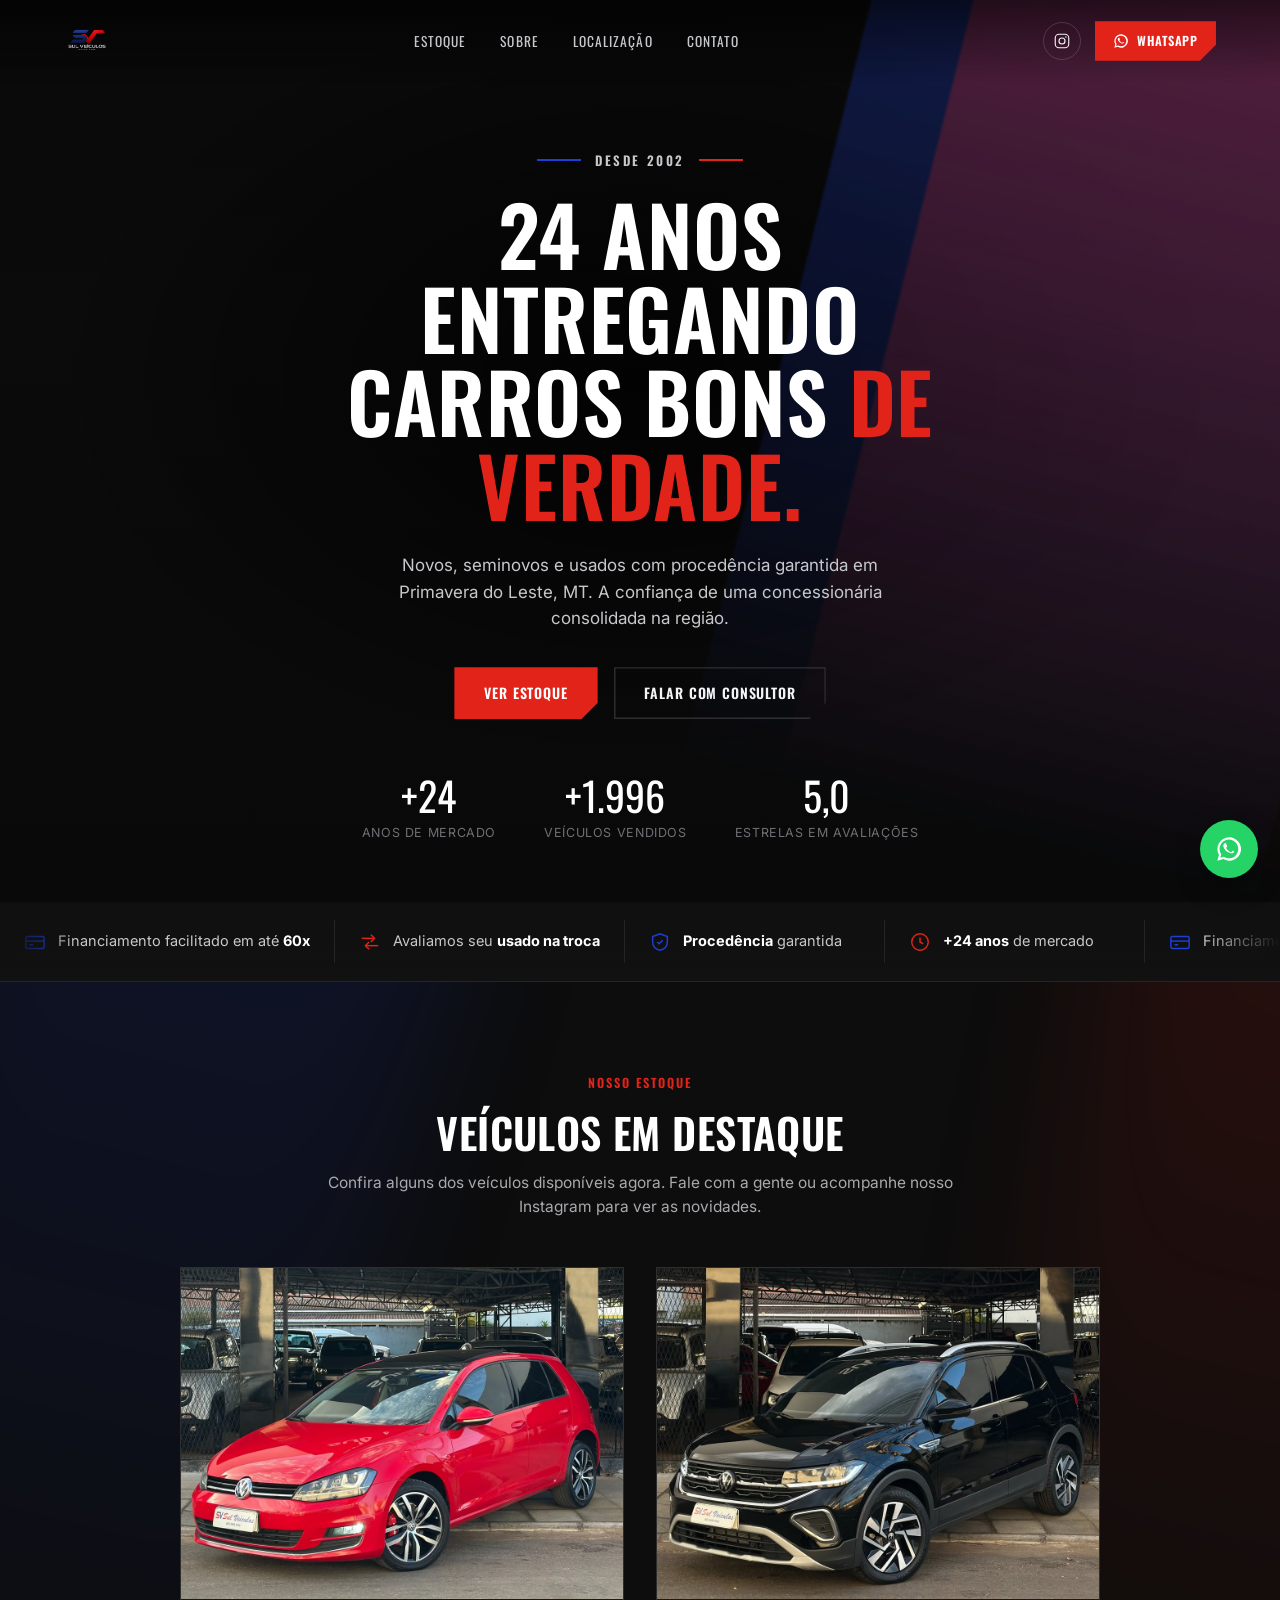
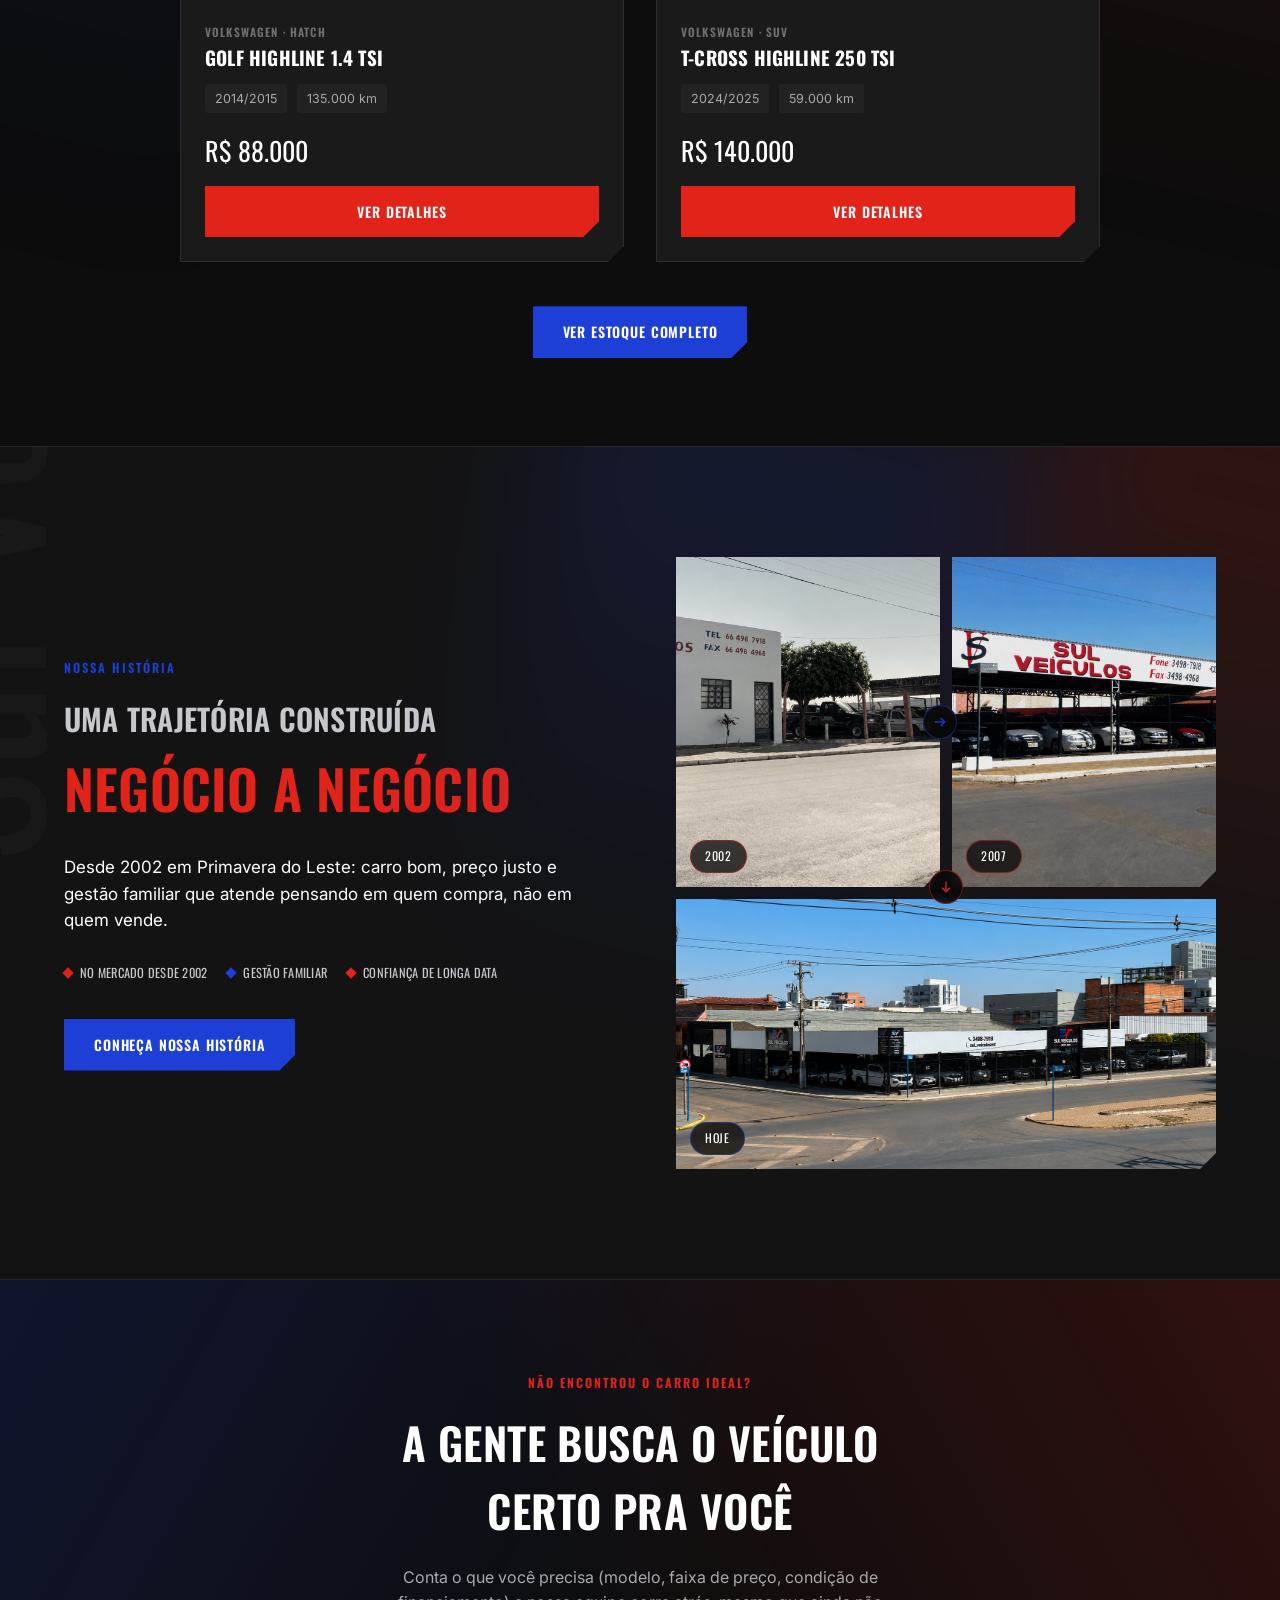
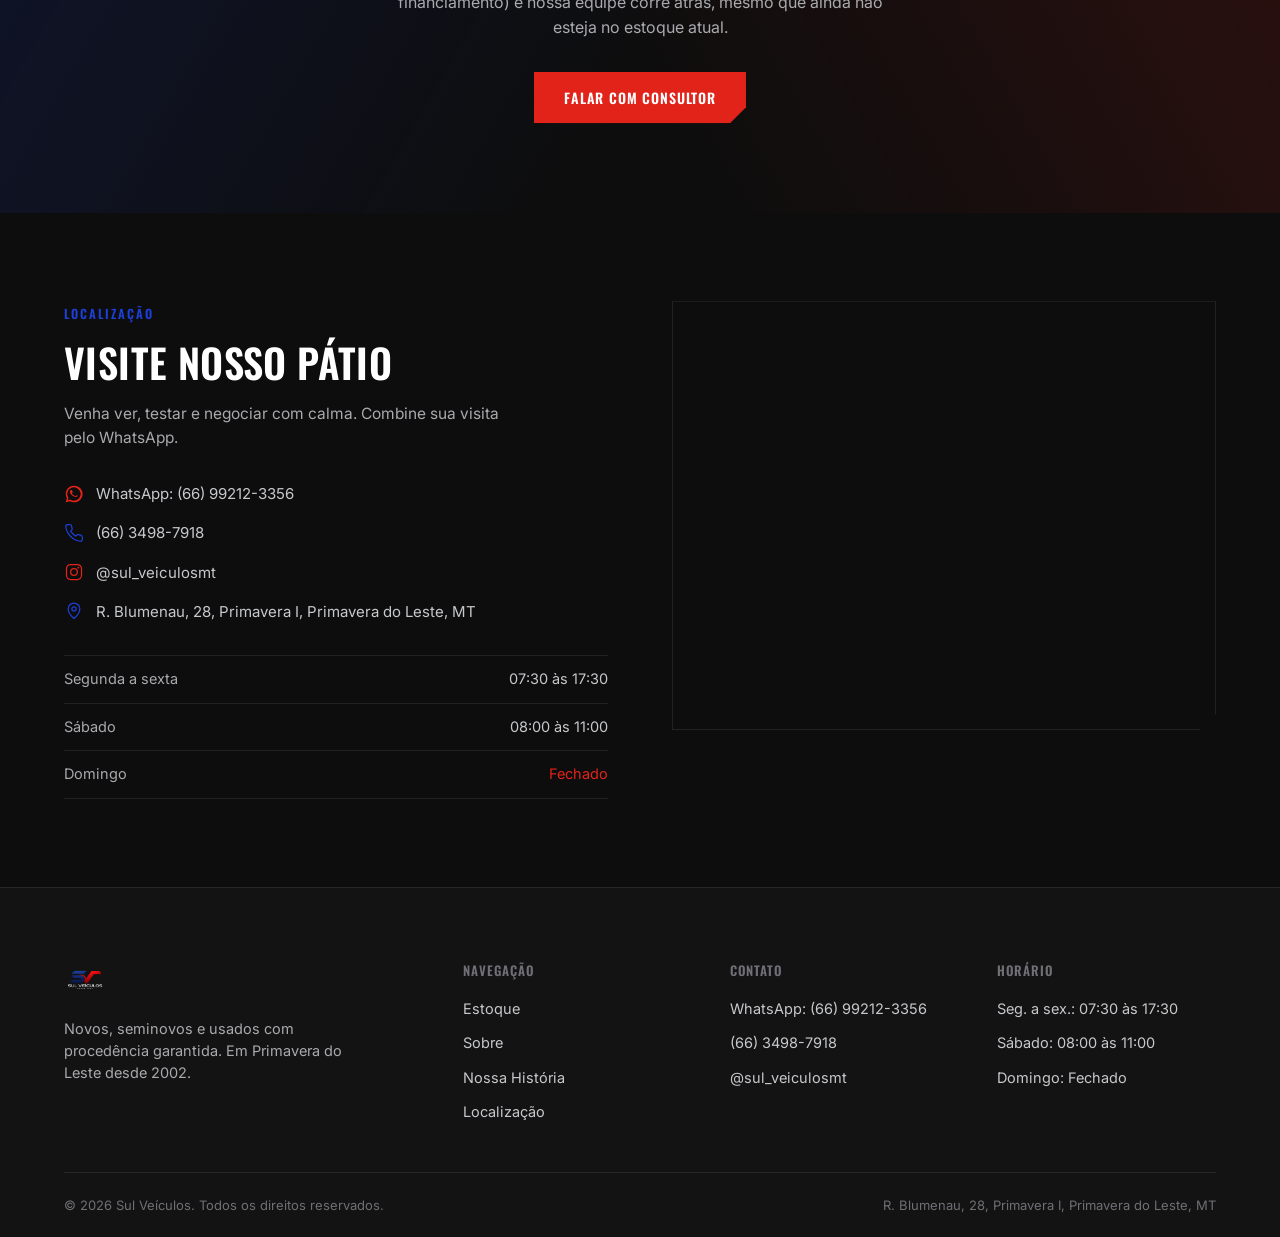
==== index.html @ 5ab26685 "Site institucional Sul Veiculos Co-Authored-By: Claude Sonnet 5 <noreply@anthropic.com>" ====
<!doctype html>
<html lang="pt-BR">
<head>
  <meta charset="UTF-8" />
  <meta name="viewport" content="width=device-width, initial-scale=1" />
  <title>Sul Veículos: Novos, Seminovos e Usados desde 2002 | Primavera do Leste, MT</title>
  <meta name="description" content="Sul Veículos: 24 anos vendendo carros novos, seminovos e usados em Primavera do Leste - MT. Financiamento facilitado em até 60x, avaliação do seu usado na troca e procedência garantida." />
  <meta name="theme-color" content="#0d0d0d" />
  <link rel="icon" href="imagens/logo.png" />

  <link rel="preconnect" href="https://fonts.googleapis.com" />
  <link rel="preconnect" href="https://fonts.gstatic.com" crossorigin />
  <link href="https://fonts.googleapis.com/css2?family=Oswald:wght@500;600;700&family=Inter:wght@400;500;600;700&display=swap" rel="stylesheet" />

  <link rel="stylesheet" href="css/style.css" />
</head>
<body data-page="home">

  <!-- Header -->
  <header class="site-header" id="site-header">
    <div class="container header-inner">
      <a class="brand" href="#topo" aria-label="Sul Veículos, início">
        <img src="imagens/logo.png" alt="Sul Veículos, desde 2002" />
      </a>

      <nav class="main-nav" aria-label="Navegação principal">
        <ul>
          <li><a href="estoque/">Estoque</a></li>
          <li><a href="#sobre">Sobre</a></li>
          <li><a href="#localizacao">Localização</a></li>
          <li><a href="#contato">Contato</a></li>
        </ul>
      </nav>

      <div class="header-actions">
        <a class="icon-btn instagram-icon" href="https://www.instagram.com/sul_veiculosmt/" target="_blank" rel="noopener" aria-label="Instagram da Sul Veículos">
          <svg viewBox="0 0 24 24" fill="none" stroke="currentColor" stroke-width="1.5"><rect x="3" y="3" width="18" height="18" rx="5" /><circle cx="12" cy="12" r="4" /><circle cx="17.2" cy="6.8" r="1" fill="currentColor" stroke="none" /></svg>
        </a>
        <a class="btn btn-primary btn-sm whatsapp-header-btn" href="https://wa.me/5566992123356?text=Ol%C3%A1!%20Vim%20pelo%20site%20da%20Sul%20Ve%C3%ADculos%20e%20gostaria%20de%20mais%20informa%C3%A7%C3%B5es." target="_blank" rel="noopener">
          <svg viewBox="0 0 24 24" fill="currentColor" aria-hidden="true"><path d="M17.5 14.4c-.3-.1-1.7-.8-1.9-.9-.3-.1-.4-.1-.6.1-.2.3-.7.9-.8 1-.1.2-.3.2-.6.1-.3-.1-1.2-.4-2.3-1.4-.9-.8-1.4-1.7-1.6-2-.1-.3 0-.4.1-.6l.4-.5c.1-.1.2-.3.2-.4.1-.1.1-.3 0-.4-.1-.1-.6-1.4-.8-1.9-.2-.5-.4-.4-.6-.4h-.5c-.2 0-.4.1-.6.3-.2.3-.8.8-.8 1.9s.8 2.2.9 2.4c.1.2 1.6 2.5 3.9 3.4.5.2 1 .4 1.3.5.5.2 1 .1 1.4.1.4-.1 1.3-.5 1.5-1 .2-.5.2-.9.1-1l-.2-.1Z" /><path d="M12 2a10 10 0 0 0-8.6 15L2 22l5.2-1.4A10 10 0 1 0 12 2Zm0 18a8 8 0 0 1-4.1-1.1l-.3-.2-3 .8.8-2.9-.2-.3A8 8 0 1 1 12 20Z" /></svg>
          <span>WhatsApp</span>
        </a>
        <button class="nav-toggle" id="nav-toggle" aria-label="Abrir menu" aria-expanded="false" aria-controls="mobile-nav">
          <span></span><span></span><span></span>
        </button>
      </div>
    </div>
  </header>

  <nav class="mobile-nav" id="mobile-nav" aria-label="Navegação mobile">
    <ul>
      <li><a href="estoque/">Estoque</a></li>
      <li><a href="#sobre">Sobre</a></li>
      <li><a href="#localizacao">Localização</a></li>
      <li><a href="#contato">Contato</a></li>
      <li><a href="https://www.instagram.com/sul_veiculosmt/" target="_blank" rel="noopener">Instagram</a></li>
    </ul>
  </nav>
  <div class="mobile-nav-backdrop" id="mobile-nav-backdrop"></div>

  <main id="topo">

    <!-- Hero -->
    <section class="hero">
      <div class="hero-media" aria-hidden="true">
        <div class="hero-slide hero-slide-1" style="background-image:url('imagens/loja-atual.png')"></div>
        <div class="hero-slide hero-slide-2" style="background-image:url('imagens/fachada-1.jpeg')"></div>
        <div class="hero-slide hero-slide-3" style="background-image:url('imagens/loja-atual2.png')"></div>
        <div class="hero-slide hero-slide-4" style="background-image:url('imagens/fachada-2.jpeg')"></div>
        <div class="hero-slide hero-slide-5" style="background-image:url('imagens/fachada-3.jpeg')"></div>
        <div class="hero-scrim"></div>
        <div class="hero-accent hero-accent-blue"></div>
        <div class="hero-accent hero-accent-red"></div>
      </div>

      <div class="container hero-content">
        <div class="since-mark reveal-hero" style="--d:0">
          <span class="since-line since-line-left"></span>
          <span class="since-text">Desde 2002</span>
          <span class="since-line since-line-right"></span>
        </div>

        <h1 class="hero-title">
          <span class="line reveal-hero" style="--d:1">24 anos entregando</span>
          <span class="line reveal-hero" style="--d:2">carros bons <em>de verdade.</em></span>
        </h1>

        <p class="hero-sub reveal-hero" style="--d:3">
          Novos, seminovos e usados com procedência garantida em Primavera do Leste, MT.
          A confiança de uma concessionária consolidada na região.
        </p>

        <div class="hero-actions reveal-hero" style="--d:4">
          <a class="btn btn-primary" href="estoque/">Ver estoque</a>
          <a class="btn btn-outline" href="https://wa.me/5566992123356?text=Ol%C3%A1!%20Vim%20pelo%20site%20da%20Sul%20Ve%C3%ADculos%20e%20gostaria%20de%20mais%20informa%C3%A7%C3%B5es." target="_blank" rel="noopener">
            Falar com Consultor
          </a>
        </div>

        <div class="hero-stats reveal-hero" style="--d:5">
          <div class="stat">
            <span class="stat-value" data-count-to="24" data-prefix="+">0</span>
            <span class="stat-label">Anos de mercado</span>
          </div>
          <div class="stat">
            <span class="stat-value" data-count-to="2000" data-prefix="+">0</span>
            <span class="stat-label">Veículos vendidos</span>
          </div>
          <div class="stat">
            <span class="stat-value">5,0</span>
            <span class="stat-label">Estrelas em avaliações</span>
          </div>
        </div>
      </div>
    </section>

    <!-- Diferenciais -->
    <section class="strip" id="diferenciais">
      <div class="strip-marquee reveal">
        <div class="strip-track">
          <!-- set 1 (real content) -->
          <div class="strip-item">
            <svg viewBox="0 0 24 24" fill="none" stroke="currentColor" stroke-width="1.6"><rect x="2" y="6" width="20" height="13" rx="2" /><path d="M2 11h20" /><path d="M6 15h4" /></svg>
            <span>Financiamento facilitado em até <strong>60x</strong></span>
          </div>
          <div class="strip-item">
            <svg viewBox="0 0 24 24" fill="none" stroke="currentColor" stroke-width="1.6"><path d="M3 8h13" /><path d="m13 4 4 4-4 4" /><path d="M21 16H8" /><path d="m11 20-4-4 4-4" /></svg>
            <span>Avaliamos seu <strong>usado na troca</strong></span>
          </div>
          <div class="strip-item">
            <svg viewBox="0 0 24 24" fill="none" stroke="currentColor" stroke-width="1.6"><path d="M12 3 4 6v6c0 5 3.5 8 8 9 4.5-1 8-4 8-9V6l-8-3Z" /><path d="m9 12 2 2 4-4" /></svg>
            <span><strong>Procedência</strong> garantida</span>
          </div>
          <div class="strip-item">
            <svg viewBox="0 0 24 24" fill="none" stroke="currentColor" stroke-width="1.6"><circle cx="12" cy="12" r="9" /><path d="M12 7v5l3.5 2" /></svg>
            <span><strong>+24 anos</strong> de mercado</span>
          </div>
          <!-- sets 2-4 (duplicated for a seamless loop, hidden from assistive tech) -->
          <div class="strip-item" aria-hidden="true">
            <svg viewBox="0 0 24 24" fill="none" stroke="currentColor" stroke-width="1.6"><rect x="2" y="6" width="20" height="13" rx="2" /><path d="M2 11h20" /><path d="M6 15h4" /></svg>
            <span>Financiamento facilitado em até <strong>60x</strong></span>
          </div>
          <div class="strip-item" aria-hidden="true">
            <svg viewBox="0 0 24 24" fill="none" stroke="currentColor" stroke-width="1.6"><path d="M3 8h13" /><path d="m13 4 4 4-4 4" /><path d="M21 16H8" /><path d="m11 20-4-4 4-4" /></svg>
            <span>Avaliamos seu <strong>usado na troca</strong></span>
          </div>
          <div class="strip-item" aria-hidden="true">
            <svg viewBox="0 0 24 24" fill="none" stroke="currentColor" stroke-width="1.6"><path d="M12 3 4 6v6c0 5 3.5 8 8 9 4.5-1 8-4 8-9V6l-8-3Z" /><path d="m9 12 2 2 4-4" /></svg>
            <span><strong>Procedência</strong> garantida</span>
          </div>
          <div class="strip-item" aria-hidden="true">
            <svg viewBox="0 0 24 24" fill="none" stroke="currentColor" stroke-width="1.6"><circle cx="12" cy="12" r="9" /><path d="M12 7v5l3.5 2" /></svg>
            <span><strong>+24 anos</strong> de mercado</span>
          </div>
          <div class="strip-item" aria-hidden="true">
            <svg viewBox="0 0 24 24" fill="none" stroke="currentColor" stroke-width="1.6"><rect x="2" y="6" width="20" height="13" rx="2" /><path d="M2 11h20" /><path d="M6 15h4" /></svg>
            <span>Financiamento facilitado em até <strong>60x</strong></span>
          </div>
          <div class="strip-item" aria-hidden="true">
            <svg viewBox="0 0 24 24" fill="none" stroke="currentColor" stroke-width="1.6"><path d="M3 8h13" /><path d="m13 4 4 4-4 4" /><path d="M21 16H8" /><path d="m11 20-4-4 4-4" /></svg>
            <span>Avaliamos seu <strong>usado na troca</strong></span>
          </div>
          <div class="strip-item" aria-hidden="true">
            <svg viewBox="0 0 24 24" fill="none" stroke="currentColor" stroke-width="1.6"><path d="M12 3 4 6v6c0 5 3.5 8 8 9 4.5-1 8-4 8-9V6l-8-3Z" /><path d="m9 12 2 2 4-4" /></svg>
            <span><strong>Procedência</strong> garantida</span>
          </div>
          <div class="strip-item" aria-hidden="true">
            <svg viewBox="0 0 24 24" fill="none" stroke="currentColor" stroke-width="1.6"><circle cx="12" cy="12" r="9" /><path d="M12 7v5l3.5 2" /></svg>
            <span><strong>+24 anos</strong> de mercado</span>
          </div>
          <div class="strip-item" aria-hidden="true">
            <svg viewBox="0 0 24 24" fill="none" stroke="currentColor" stroke-width="1.6"><rect x="2" y="6" width="20" height="13" rx="2" /><path d="M2 11h20" /><path d="M6 15h4" /></svg>
            <span>Financiamento facilitado em até <strong>60x</strong></span>
          </div>
          <div class="strip-item" aria-hidden="true">
            <svg viewBox="0 0 24 24" fill="none" stroke="currentColor" stroke-width="1.6"><path d="M3 8h13" /><path d="m13 4 4 4-4 4" /><path d="M21 16H8" /><path d="m11 20-4-4 4-4" /></svg>
            <span>Avaliamos seu <strong>usado na troca</strong></span>
          </div>
          <div class="strip-item" aria-hidden="true">
            <svg viewBox="0 0 24 24" fill="none" stroke="currentColor" stroke-width="1.6"><path d="M12 3 4 6v6c0 5 3.5 8 8 9 4.5-1 8-4 8-9V6l-8-3Z" /><path d="m9 12 2 2 4-4" /></svg>
            <span><strong>Procedência</strong> garantida</span>
          </div>
          <div class="strip-item" aria-hidden="true">
            <svg viewBox="0 0 24 24" fill="none" stroke="currentColor" stroke-width="1.6"><circle cx="12" cy="12" r="9" /><path d="M12 7v5l3.5 2" /></svg>
            <span><strong>+24 anos</strong> de mercado</span>
          </div>
        </div>
      </div>
    </section>

    <!-- Estoque -->
    <section class="section" id="estoque">
      <div class="section-decor" aria-hidden="true">
        <span class="section-decor-glow section-decor-glow-blue"></span>
        <span class="section-decor-glow section-decor-glow-red"></span>
      </div>
      <div class="container">
        <div class="section-head section-head-center reveal">
          <span class="eyebrow">Nosso estoque</span>
          <h2>Veículos em destaque</h2>
          <p>
            Confira alguns dos veículos disponíveis agora. Fale com a gente ou acompanhe
            nosso Instagram para ver as novidades.
          </p>
        </div>

        <div class="vehicle-carousel">
          <div class="vehicle-grid" id="vehicle-grid"><!-- gerado via js/main.js --></div>
          <div class="vehicle-carousel-nav" id="vehicleCarouselNav">
            <button type="button" class="carousel-arrow" id="vehicleCarouselPrev" aria-label="Veículo anterior">
              <svg viewBox="0 0 24 24" fill="none" stroke="currentColor" stroke-width="2" stroke-linecap="round" stroke-linejoin="round"><path d="m15 18-6-6 6-6" /></svg>
            </button>
            <div class="carousel-dots" id="vehicleCarouselDots"><!-- gerado via js/main.js --></div>
            <button type="button" class="carousel-arrow" id="vehicleCarouselNext" aria-label="Próximo veículo">
              <svg viewBox="0 0 24 24" fill="none" stroke="currentColor" stroke-width="2" stroke-linecap="round" stroke-linejoin="round"><path d="m9 18 6-6-6-6" /></svg>
            </button>
          </div>
        </div>

        <div class="section-more reveal">
          <a class="btn btn-blue" href="estoque/">Ver estoque completo</a>
        </div>
      </div>
    </section>

    <!-- Sobre / Desde 2002 -->
    <section class="showcase" id="sobre">
      <span class="showcase-vertical" aria-hidden="true">Sul Veículos</span>
      <div class="container showcase-inner">
        <div class="showcase-text reveal">
          <span class="eyebrow eyebrow-blue">Nossa história</span>
          <h2 class="showcase-heading">
            <span class="showcase-heading-top">Uma trajetória construída</span>
            <span class="showcase-heading-main">negócio a negócio</span>
          </h2>
          <p class="showcase-lead">
            Desde 2002 em Primavera do Leste: carro bom, preço justo e gestão familiar que
            atende pensando em quem compra, não em quem vende.
          </p>

          <ul class="showcase-features">
            <li>No mercado desde 2002</li>
            <li>Gestão familiar</li>
            <li>Confiança de longa data</li>
          </ul>

          <a class="btn btn-blue showcase-cta" href="sobre/">Conheça nossa história</a>
        </div>

        <div class="showcase-media reveal">
          <div class="gallery-glow" aria-hidden="true">
            <span class="gallery-glow-blue"></span>
            <span class="gallery-glow-red"></span>
          </div>
          <div class="showcase-gallery-pin" id="showcaseGalleryPin">
          <div class="showcase-gallery">
            <div class="gallery-photo g-then" role="button" tabindex="0" aria-label="Ampliar foto da Sul Veículos em 2002">
              <img src="imagens/loja-2002-2.png" alt="Fachada da Sul Veículos em 2002" loading="lazy" />
              <span class="gallery-year">2002</span>
            </div>

            <span class="gallery-arrow gallery-arrow-1" aria-hidden="true">
              <svg viewBox="0 0 24 24" fill="none" stroke="currentColor" stroke-width="2"><path d="M4 12h13" /><path d="m13 6 6 6-6 6" /></svg>
            </span>

            <div class="gallery-photo g-now" role="button" tabindex="0" aria-label="Ampliar foto da Sul Veículos em 2007">
              <img src="imagens/loja2007.png" alt="Fachada da Sul Veículos em 2007" loading="lazy" />
              <span class="gallery-year">2007</span>
            </div>

            <span class="gallery-arrow gallery-arrow-2" aria-hidden="true">
              <svg viewBox="0 0 24 24" fill="none" stroke="currentColor" stroke-width="2"><path d="M4 12h13" /><path d="m13 6 6 6-6 6" /></svg>
            </span>

            <div class="gallery-photo g-wide" role="button" tabindex="0" aria-label="Ampliar foto atual da Sul Veículos">
              <img src="imagens/loja-atual.png" alt="Fachada atual da Sul Veículos" loading="lazy" />
              <span class="gallery-year gallery-year-current">Hoje</span>
            </div>
          </div>
          </div>
        </div>

        <a class="btn btn-blue showcase-cta showcase-cta-mobile" href="sobre/">Conheça nossa história</a>
      </div>
    </section>

    <!-- CTA -->
    <section class="cta-banner reveal">
      <div class="container">
        <span class="eyebrow">Não encontrou o carro ideal?</span>
        <h2>A gente busca o veículo certo pra você</h2>
        <p>
          Conta o que você precisa (modelo, faixa de preço, condição de financiamento)
          e nossa equipe corre atrás, mesmo que ainda não esteja no estoque atual.
        </p>
        <a class="btn btn-primary" href="https://wa.me/5566992123356?text=Ol%C3%A1!%20N%C3%A3o%20encontrei%20o%20ve%C3%ADculo%20que%20eu%20queria%20no%20site.%20Podem%20me%20ajudar%20a%20buscar%3F" target="_blank" rel="noopener">
          Falar com Consultor
        </a>
      </div>
    </section>

    <!-- Localização -->
    <section class="section" id="localizacao">
      <div class="container">
        <div class="contact" id="contato">
          <div class="contact-info reveal">
            <span class="eyebrow eyebrow-blue">Localização</span>
            <h2>Visite nosso pátio</h2>
            <p>
              Venha ver, testar e negociar com calma. Combine sua visita pelo WhatsApp.
            </p>

            <div class="contact-details">
              <a href="https://wa.me/5566992123356?text=Ol%C3%A1!%20Vim%20pelo%20site%20da%20Sul%20Ve%C3%ADculos." target="_blank" rel="noopener">
                <svg viewBox="0 0 24 24" fill="currentColor"><path d="M17.5 14.4c-.3-.1-1.7-.8-1.9-.9-.3-.1-.4-.1-.6.1-.2.3-.7.9-.8 1-.1.2-.3.2-.6.1-.3-.1-1.2-.4-2.3-1.4-.9-.8-1.4-1.7-1.6-2-.1-.3 0-.4.1-.6l.4-.5c.1-.1.2-.3.2-.4.1-.1.1-.3 0-.4-.1-.1-.6-1.4-.8-1.9-.2-.5-.4-.4-.6-.4h-.5c-.2 0-.4.1-.6.3-.2.3-.8.8-.8 1.9s.8 2.2.9 2.4c.1.2 1.6 2.5 3.9 3.4.5.2 1 .4 1.3.5.5.2 1 .1 1.4.1.4-.1 1.3-.5 1.5-1 .2-.5.2-.9.1-1l-.2-.1Z" /><path d="M12 2a10 10 0 0 0-8.6 15L2 22l5.2-1.4A10 10 0 1 0 12 2Zm0 18a8 8 0 0 1-4.1-1.1l-.3-.2-3 .8.8-2.9-.2-.3A8 8 0 1 1 12 20Z" /></svg>
                WhatsApp: (66) 99212-3356
              </a>
              <a href="tel:+556634987918">
                <svg viewBox="0 0 24 24" fill="none" stroke="currentColor" stroke-width="1.5"><path d="M22 16.9v3a2 2 0 0 1-2.2 2 19.8 19.8 0 0 1-8.6-3.1 19.5 19.5 0 0 1-6-6A19.8 19.8 0 0 1 2.1 4.2 2 2 0 0 1 4.1 2h3a2 2 0 0 1 2 1.7c.1.9.3 1.8.6 2.7a2 2 0 0 1-.5 2.1L8 9.7a16 16 0 0 0 6 6l1.2-1.2a2 2 0 0 1 2.1-.5c.9.3 1.8.5 2.7.6a2 2 0 0 1 1.7 2Z" /></svg>
                (66) 3498-7918
              </a>
              <a href="https://www.instagram.com/sul_veiculosmt/" target="_blank" rel="noopener">
                <svg viewBox="0 0 24 24" fill="none" stroke="currentColor" stroke-width="1.5"><rect x="3" y="3" width="18" height="18" rx="5" /><circle cx="12" cy="12" r="4" /><circle cx="17.2" cy="6.8" r="1" fill="currentColor" stroke="none" /></svg>
                @sul_veiculosmt
              </a>
              <a
                href="https://www.google.com/maps/search/?api=1&query=R.%20Blumenau%2C%2028%20-%20Primavera%20I%2C%20Primavera%20do%20Leste%20-%20MT%2C%2078850-000"
                target="_blank"
                rel="noopener"
              >
                <svg viewBox="0 0 24 24" fill="none" stroke="currentColor" stroke-width="1.5"><path d="M12 21s7-6.1 7-11.5A7 7 0 0 0 5 9.5C5 14.9 12 21 12 21Z" /><circle cx="12" cy="9.5" r="2.5" /></svg>
                R. Blumenau, 28, Primavera I, Primavera do Leste, MT
              </a>
            </div>

            <div class="hours-table">
              <div class="hours-row"><span>Segunda a sexta</span><span>07:30 às 17:30</span></div>
              <div class="hours-row"><span>Sábado</span><span>08:00 às 11:00</span></div>
              <div class="hours-row"><span>Domingo</span><span class="closed">Fechado</span></div>
            </div>
          </div>

          <div class="contact-map reveal">
            <iframe
              src="https://maps.google.com/maps?q=R.%20Blumenau%2C%2028%20-%20Primavera%20I%2C%20Primavera%20do%20Leste%20-%20MT%2C%2078850-000&t=&z=16&ie=UTF8&iwloc=&output=embed"
              title="Localização da Sul Veículos no mapa"
              loading="lazy"
              referrerpolicy="no-referrer-when-downgrade"
            ></iframe>
          </div>
        </div>
      </div>
    </section>
  </main>

  <!-- Footer -->
  <footer class="site-footer">
    <div class="container">
      <div class="footer-top">
        <div class="footer-brand">
          <img src="imagens/logo.png" alt="Sul Veículos" />
          <p>Novos, seminovos e usados com procedência garantida. Em Primavera do Leste desde 2002.</p>
        </div>

        <div class="footer-col">
          <h4>Navegação</h4>
          <ul>
            <li><a href="estoque/">Estoque</a></li>
            <li><a href="#sobre">Sobre</a></li>
            <li><a href="sobre/">Nossa História</a></li>
            <li><a href="#localizacao">Localização</a></li>
          </ul>
        </div>

        <div class="footer-col">
          <h4>Contato</h4>
          <ul>
            <li><a href="https://wa.me/5566992123356" target="_blank" rel="noopener">WhatsApp: (66) 99212-3356</a></li>
            <li><a href="tel:+556634987918">(66) 3498-7918</a></li>
            <li><a href="https://www.instagram.com/sul_veiculosmt/" target="_blank" rel="noopener">@sul_veiculosmt</a></li>
          </ul>
        </div>

        <div class="footer-col">
          <h4>Horário</h4>
          <ul>
            <li>Seg. a sex.: 07:30 às 17:30</li>
            <li>Sábado: 08:00 às 11:00</li>
            <li>Domingo: Fechado</li>
          </ul>
        </div>
      </div>

      <div class="footer-bottom">
        <span>&copy; <span id="ano-atual"></span> Sul Veículos. Todos os direitos reservados.</span>
        <span>R. Blumenau, 28, Primavera I, Primavera do Leste, MT</span>
      </div>
    </div>
  </footer>

  <a
    class="whatsapp-float"
    href="https://wa.me/5566992123356?text=Ol%C3%A1!%20Vim%20pelo%20site%20da%20Sul%20Ve%C3%ADculos%20e%20gostaria%20de%20mais%20informa%C3%A7%C3%B5es."
    target="_blank"
    rel="noopener"
    aria-label="Falar no WhatsApp"
  >
    <svg viewBox="0 0 24 24" fill="currentColor"><path d="M17.5 14.4c-.3-.1-1.7-.8-1.9-.9-.3-.1-.4-.1-.6.1-.2.3-.7.9-.8 1-.1.2-.3.2-.6.1-.3-.1-1.2-.4-2.3-1.4-.9-.8-1.4-1.7-1.6-2-.1-.3 0-.4.1-.6l.4-.5c.1-.1.2-.3.2-.4.1-.1.1-.3 0-.4-.1-.1-.6-1.4-.8-1.9-.2-.5-.4-.4-.6-.4h-.5c-.2 0-.4.1-.6.3-.2.3-.8.8-.8 1.9s.8 2.2.9 2.4c.1.2 1.6 2.5 3.9 3.4.5.2 1 .4 1.3.5.5.2 1 .1 1.4.1.4-.1 1.3-.5 1.5-1 .2-.5.2-.9.1-1l-.2-.1Z" /><path d="M12 2a10 10 0 0 0-8.6 15L2 22l5.2-1.4A10 10 0 1 0 12 2Zm0 18a8 8 0 0 1-4.1-1.1l-.3-.2-3 .8.8-2.9-.2-.3A8 8 0 1 1 12 20Z" /></svg>
  </a>

  <div class="lightbox" id="historyLightbox" aria-hidden="true">
    <button class="lightbox-close" id="historyLightboxClose" aria-label="Fechar imagem ampliada">
      <svg viewBox="0 0 24 24" fill="none" stroke="currentColor" stroke-width="2"><path d="M6 6 18 18" /><path d="M18 6 6 18" /></svg>
    </button>
    <img class="lightbox-img" id="historyLightboxImg" src="" alt="" />
  </div>

  <script src="js/veiculos-data.js"></script>
  <script src="js/main.js"></script>
</body>
</html>
---- css/style.css ----
/* ==========================================================================
   Sul Veículos — design tokens
   ========================================================================== */
:root {
  --bg: #0d0d0d;
  --bg-soft: #131313;
  --bg-alt: #1a1a1a;
  --bg-alt-2: #202020;
  --border: rgba(242, 242, 242, 0.09);
  --border-strong: rgba(242, 242, 242, 0.16);

  --red: #e2231a;
  --red-dark: #a8180f;
  --blue: #1d3fd6;
  --blue-dark: #142c9c;

  --text: #f4f4f5;
  --text-muted: #a9a9ae;
  --text-faint: #6f6f75;

  --silver: #c7c8cc;

  --font-head: "Oswald", "Arial Narrow", sans-serif;
  --font-body: "Inter", "Segoe UI", sans-serif;

  --container: 1200px;
  --cut: 16px;
  --radius: 3px;

  --ease: cubic-bezier(.22, .8, .3, 1);
}

* { box-sizing: border-box; }
html { scroll-behavior: smooth; }

body {
  margin: 0;
  background: var(--bg);
  color: var(--text);
  font-family: var(--font-body);
  font-size: 16px;
  line-height: 1.55;
  -webkit-font-smoothing: antialiased;
}

img { max-width: 100%; display: block; }
a { color: inherit; text-decoration: none; }
ul { list-style: none; margin: 0; padding: 0; }
h1, h2, h3, h4 {
  font-family: var(--font-head);
  text-transform: uppercase;
  letter-spacing: 0.01em;
  margin: 0;
  font-weight: 600;
  color: #fff;
}
p { margin: 0; }

.container {
  width: 100%;
  max-width: var(--container);
  margin: 0 auto;
  padding: 0 24px;
}

.eyebrow {
  display: inline-flex;
  align-items: center;
  font-family: var(--font-head);
  font-size: 12.5px;
  letter-spacing: 0.16em;
  text-transform: uppercase;
  color: var(--red);
  font-weight: 600;
}
.eyebrow-blue { color: var(--blue); }

section.section { padding: 88px 0; }

/* Diagonal-cut corner, echoing the logo's S/V cut */
.cut,
.btn,
.vehicle-card,
.showcase-media img,
.contact-map,
.strip-item {
  clip-path: polygon(0 0, 100% 0, 100% calc(100% - var(--cut)), calc(100% - var(--cut)) 100%, 0 100%);
}

/* ==========================================================================
   Buttons
   ========================================================================== */
.btn {
  display: inline-flex;
  align-items: center;
  justify-content: center;
  gap: 8px;
  padding: 15px 30px;
  font-family: var(--font-head);
  font-size: 14px;
  letter-spacing: 0.06em;
  text-transform: uppercase;
  font-weight: 600;
  border: none;
  cursor: pointer;
  transition: transform 0.25s var(--ease), background 0.25s var(--ease), box-shadow 0.25s var(--ease);
  white-space: nowrap;
}
.btn-primary {
  background: var(--red);
  color: #fff;
  box-shadow: 0 8px 24px -10px rgba(226, 35, 26, 0.6);
}
.btn-primary:hover { background: var(--red-dark); transform: translateY(-2px); }
.btn-blue {
  background: var(--blue);
  color: #fff;
  box-shadow: 0 8px 24px -10px rgba(29, 63, 214, 0.6);
}
.btn-blue:hover { background: var(--blue-dark); transform: translateY(-2px); }
.btn-outline {
  background: transparent;
  color: var(--text);
  box-shadow: inset 0 0 0 1.5px var(--border-strong);
}
.btn-outline:hover { box-shadow: inset 0 0 0 1.5px var(--blue); color: #fff; transform: translateY(-2px); }
.btn-sm { padding: 10px 18px; font-size: 12.5px; }
.btn-block { width: 100%; }

/* ==========================================================================
   Header
   ========================================================================== */
.site-header {
  position: fixed;
  top: 0; left: 0; right: 0;
  z-index: 100;
  padding: 18px 0;
  background: linear-gradient(to bottom, rgba(0,0,0,0.55), transparent);
  transition: background 0.35s var(--ease), padding 0.35s var(--ease), box-shadow 0.35s var(--ease);
}
.site-header.is-scrolled {
  background: rgba(10, 10, 10, 0.92);
  backdrop-filter: blur(10px);
  padding: 10px 0;
  box-shadow: 0 1px 0 var(--border);
}
.header-inner {
  display: flex;
  align-items: center;
  justify-content: space-between;
  gap: 24px;
}
.brand img { height: 46px; width: auto; transition: height 0.35s var(--ease); }
.site-header.is-scrolled .brand img { height: 36px; }

.main-nav ul { display: flex; gap: 34px; }
.main-nav a {
  font-family: var(--font-head);
  font-size: 13.5px;
  letter-spacing: 0.08em;
  text-transform: uppercase;
  color: var(--silver);
  position: relative;
  padding-bottom: 4px;
}
.main-nav a::after {
  content: "";
  position: absolute; left: 0; bottom: 0;
  width: 0; height: 2px;
  background: var(--red);
  transition: width 0.25s var(--ease);
}
.main-nav a:hover { color: #fff; }
.main-nav a:hover::after { width: 100%; }

.header-actions { display: flex; align-items: center; gap: 14px; }
.icon-btn {
  width: 38px; height: 38px;
  display: inline-flex; align-items: center; justify-content: center;
  border: 1px solid var(--border-strong);
  border-radius: 50%;
  color: var(--text);
  transition: border-color 0.25s var(--ease), color 0.25s var(--ease);
}
.icon-btn svg { width: 18px; height: 18px; }
.icon-btn:hover { border-color: var(--red); color: var(--red); }
.whatsapp-header-btn svg { width: 16px; height: 16px; }

.nav-toggle {
  display: none;
  flex-direction: column;
  justify-content: center;
  gap: 5px;
  width: 38px; height: 38px;
  background: none; border: none; cursor: pointer;
  padding: 0;
}
.nav-toggle span {
  width: 100%; height: 2px; background: #fff;
  transition: transform 0.3s var(--ease), opacity 0.3s var(--ease);
}
.nav-toggle.is-open span:nth-child(1) { transform: translateY(7px) rotate(45deg); }
.nav-toggle.is-open span:nth-child(2) { opacity: 0; }
.nav-toggle.is-open span:nth-child(3) { transform: translateY(-7px) rotate(-45deg); }

.mobile-nav {
  position: fixed; top: 0; right: 0; bottom: 0;
  width: min(320px, 84vw);
  background: #0a0a0a;
  border-left: 1px solid var(--border);
  z-index: 99;
  transform: translateX(100%);
  transition: transform 0.35s var(--ease);
  padding: 100px 32px 32px;
}
.mobile-nav.is-open { transform: translateX(0); }
.mobile-nav ul { display: flex; flex-direction: column; align-items: center; gap: 26px; }
.mobile-nav a {
  font-family: var(--font-head);
  font-size: 20px;
  letter-spacing: 0.04em;
  text-transform: uppercase;
  text-align: center;
  color: #fff;
}

.mobile-nav-backdrop {
  position: fixed;
  inset: 0;
  z-index: 98;
  background: rgba(0, 0, 0, 0.6);
  backdrop-filter: blur(2px);
  opacity: 0;
  pointer-events: none;
  transition: opacity 0.35s var(--ease);
}
.mobile-nav-backdrop.is-open { opacity: 1; pointer-events: auto; }

/* ==========================================================================
   Hero
   ========================================================================== */
.hero {
  position: relative;
  min-height: 100vh;
  display: flex;
  flex-direction: column;
  justify-content: center;
  overflow: hidden;
  padding-top: 110px;
}
.hero-media { position: absolute; inset: 0; z-index: 0; }
.hero-slide {
  position: absolute; inset: 0;
  background-size: cover;
  background-position: center;
  opacity: 0;
  animation: heroFade 30s infinite;
  transform: scale(1.08);
}
.hero-slide-1 { animation-delay: 0s; }
.hero-slide-2 { animation-delay: 6s; }
.hero-slide-3 { animation-delay: 12s; }
.hero-slide-4 { animation-delay: 18s; }
.hero-slide-5 { animation-delay: 24s; }

@keyframes heroFade {
  0%   { opacity: 0; transform: scale(1.08); }
  6%   { opacity: 1; }
  30%  { opacity: 1; transform: scale(1.16); }
  36%  { opacity: 0; transform: scale(1.16); }
  100% { opacity: 0; }
}

.hero-scrim {
  position: absolute; inset: 0;
  background:
    radial-gradient(62% 58% at 50% 42%, rgba(0,0,0,0.8), transparent 75%),
    linear-gradient(180deg, rgba(8,8,8,0.72) 0%, rgba(8,8,8,0.42) 35%, rgba(8,8,8,0.82) 100%);
}
.hero-accent {
  position: absolute;
  width: 46vw; height: 220%;
  top: -60%;
  opacity: 0.5;
  filter: blur(1px);
}
.hero-accent-blue {
  right: -6vw;
  background: linear-gradient(180deg, var(--blue), transparent 70%);
  transform: rotate(14deg);
  animation: accentIn 1.4s var(--ease) both;
}
.hero-accent-red {
  right: -14vw;
  background: linear-gradient(180deg, var(--red), transparent 70%);
  transform: rotate(14deg);
  animation: accentIn 1.4s 0.15s var(--ease) both;
}
@keyframes accentIn {
  from { transform: rotate(14deg) translateX(60px); opacity: 0; }
  to   { transform: rotate(14deg) translateX(0); opacity: 0.5; }
}

.hero-content {
  position: relative;
  z-index: 2;
  padding: 40px 24px 60px;
  display: flex;
  flex-direction: column;
  align-items: center;
  text-align: center;
}

.since-mark {
  display: inline-flex;
  align-items: center;
  gap: 14px;
  margin-bottom: 22px;
}
.since-line {
  width: 44px;
  height: 2px;
  background: var(--blue);
}
.since-line-left { animation: sinceLineLeftIn 0.6s var(--ease) 0.25s both; }
.since-line-right { animation: sinceLineRightIn 0.6s var(--ease) 0.25s both; background: var(--red); }
.since-text {
  font-family: var(--font-head);
  font-size: 13px;
  letter-spacing: 0.2em;
  text-transform: uppercase;
  font-weight: 600;
  color: var(--silver);
  animation: sinceTextIn 0.5s var(--ease) 0.45s both;
}
@keyframes sinceLineLeftIn {
  from { opacity: 0; transform: scaleX(0); transform-origin: right center; }
  to   { opacity: 1; transform: scaleX(1); transform-origin: right center; }
}
@keyframes sinceLineRightIn {
  from { opacity: 0; transform: scaleX(0); transform-origin: left center; }
  to   { opacity: 1; transform: scaleX(1); transform-origin: left center; }
}
@keyframes sinceTextIn {
  from { opacity: 0; transform: translateY(6px); }
  to   { opacity: 1; transform: translateY(0); }
}

.hero-title {
  font-size: clamp(38px, 6.4vw, 84px);
  line-height: 1.02;
  max-width: 16ch;
}
.hero-title .line { display: block; overflow: hidden; }
.hero-title em { color: var(--red); font-style: normal; }

.hero-sub {
  margin-top: 26px;
  max-width: 46ch;
  font-size: 17px;
  color: var(--silver);
}

.hero-actions { margin-top: 36px; display: flex; gap: 16px; flex-wrap: wrap; justify-content: center; }

.hero-stats {
  margin-top: 56px;
  display: flex;
  gap: 48px;
  flex-wrap: wrap;
  justify-content: center;
}
.stat { display: flex; flex-direction: column; align-items: center; }
.stat-value {
  font-family: var(--font-head);
  font-size: 40px;
  color: #fff;
  line-height: 1;
}
.stat-value::before { content: attr(data-prefix); }
.stat-value::after { content: attr(data-suffix); }
.stat-label {
  margin-top: 8px;
  font-size: 12.5px;
  letter-spacing: 0.05em;
  text-transform: uppercase;
  color: var(--text-faint);
}

/* Staggered hero reveal */
.reveal-hero {
  opacity: 0;
  transform: translateY(22px);
  animation: heroIn 0.8s var(--ease) forwards;
  animation-delay: calc(var(--d) * 0.12s + 0.15s);
}
@keyframes heroIn { to { opacity: 1; transform: translateY(0); } }

@media (prefers-reduced-motion: reduce) {
  .hero-slide, .reveal-hero, .hero-accent, .since-line, .since-text { animation: none !important; opacity: 1 !important; transform: none !important; }
}

/* ==========================================================================
   Diferenciais strip
   ========================================================================== */
.strip {
  padding: 18px 0;
  background: linear-gradient(180deg, rgba(19,19,19,0.55), rgba(19,19,19,0.75));
  backdrop-filter: blur(8px);
  -webkit-backdrop-filter: blur(8px);
  border-bottom: 1px solid var(--border);
  overflow: hidden;
}
.strip-marquee {
  width: 100%;
  overflow: hidden;
  -webkit-mask-image: linear-gradient(90deg, transparent, #000 6%, #000 94%, transparent);
  mask-image: linear-gradient(90deg, transparent, #000 6%, #000 94%, transparent);
}
.strip-track {
  display: flex;
  width: max-content;
  animation: stripScroll 32s linear infinite;
}
.strip-marquee:hover .strip-track { animation-play-state: paused; }
@keyframes stripScroll {
  from { transform: translateX(0); }
  to { transform: translateX(-25%); }
}
.strip-item {
  background: transparent;
  display: flex;
  align-items: center;
  gap: 12px;
  padding: 10px 24px;
  font-size: 14.5px;
  color: var(--silver);
  white-space: nowrap;
  min-width: 260px;
  flex-shrink: 0;
  border-right: 1px solid var(--border);
  clip-path: none;
}
.strip-item svg { width: 22px; height: 22px; color: var(--red); flex-shrink: 0; }
.strip-item:nth-child(odd) svg { color: var(--blue); }
.strip-item strong { color: #fff; }

@media (prefers-reduced-motion: reduce) {
  .strip-track { animation: none; }
}

/* ==========================================================================
   Reveal on scroll (generic)
   ========================================================================== */
.reveal {
  opacity: 0;
  transform: translateY(28px);
  transition: opacity 0.7s var(--ease), transform 0.7s var(--ease);
}
.reveal.is-visible { opacity: 1; transform: translateY(0); }

/* ==========================================================================
   Section head
   ========================================================================== */
.section-head { max-width: 640px; margin-bottom: 48px; }
.section-head h2 { font-size: clamp(28px, 4vw, 42px); margin-top: 14px; line-height: 1.1; }
.section-head h2 em { color: var(--red); font-style: normal; }

#linha-do-tempo .section-head { max-width: none; }
#linha-do-tempo .section-head h2 { white-space: nowrap; }
#linha-do-tempo .section-head p { max-width: 640px; }

@media (max-width: 700px) {
  #linha-do-tempo .section-head h2 { white-space: normal; }
}
.section-head p { margin-top: 16px; color: var(--text-muted); font-size: 15.5px; }
.section-head-center { margin-left: auto; margin-right: auto; text-align: center; }

.section-more {
  margin-top: 44px;
  display: flex;
  gap: 16px;
  flex-wrap: wrap;
  justify-content: center;
}

/* Fundo decorativo (usado na seção de estoque) */
#estoque { position: relative; overflow: hidden; }
#estoque .container { position: relative; z-index: 1; }

.section-decor { position: absolute; inset: 0; z-index: 0; overflow: hidden; }

.section-decor-glow {
  position: absolute;
  width: 40vw;
  height: 160%;
  top: -30%;
  opacity: 0.16;
  filter: blur(70px);
  transform: rotate(14deg);
}
.section-decor-glow-blue { left: -16vw; background: linear-gradient(180deg, var(--blue), transparent 70%); }
.section-decor-glow-red { right: -16vw; background: linear-gradient(180deg, var(--red), transparent 70%); }

/* ==========================================================================
   Vehicle grid / cards
   ========================================================================== */
.vehicle-grid {
  display: grid;
  grid-template-columns: repeat(2, minmax(0, 1fr));
  max-width: 920px;
  margin: 0 auto;
  gap: 32px;
}
.vehicle-card {
  background: var(--bg-alt);
  border: 1px solid var(--border);
  display: flex;
  flex-direction: column;
  overflow: hidden;
  transition: transform 0.3s var(--ease), border-color 0.3s var(--ease), background 0.3s var(--ease);
}
.vehicle-card:hover {
  transform: translateY(-6px);
  border-color: var(--border-strong);
  background: var(--bg-alt-2);
}
.vehicle-media { position: relative; display: block; aspect-ratio: 4/3; overflow: hidden; }
.vehicle-media img { width: 100%; height: 100%; object-fit: cover; transition: transform 0.5s var(--ease); }
.vehicle-card:hover .vehicle-media img { transform: scale(1.06); }
.vehicle-card-body { padding: 24px; display: flex; flex-direction: column; gap: 14px; flex: 1; }
.vehicle-card-heading { display: flex; flex-direction: column; gap: 5px; }
.vehicle-eyebrow {
  font-family: var(--font-head);
  font-size: 11.5px;
  letter-spacing: 0.1em;
  text-transform: uppercase;
  color: var(--text-faint);
  font-weight: 600;
}
.vehicle-card-title:hover h3 { color: var(--red); }
.vehicle-card h3 {
  font-size: 19px;
  letter-spacing: 0.01em;
  line-height: 1.25;
  font-weight: 700;
  transition: color 0.25s var(--ease);
}
.vehicle-specs { display: flex; gap: 10px; flex-wrap: nowrap; }
.vehicle-specs span {
  font-size: 12.5px;
  color: var(--text-muted);
  background: rgba(255,255,255,0.04);
  padding: 5px 10px;
  border-radius: 3px;
  white-space: nowrap;
}
.vehicle-specs-2 { margin-top: 8px; }
.vehicle-price-label {
  display: none;
  font-family: var(--font-head);
  font-size: 11px;
  letter-spacing: 0.05em;
  text-transform: uppercase;
  color: var(--red);
  margin-top: 10px;
}
.vehicle-price {
  font-family: var(--font-head);
  font-size: 26px;
  color: #fff;
  margin-top: 4px;
}
.vehicle-card-actions { display: flex; flex-direction: column; gap: 10px; margin-top: auto; }
.vehicle-card-actions .btn { margin-top: 0; }
.vehicle-card-arrow {
  display: none;
  align-items: center;
  justify-content: center;
  color: var(--text-faint);
}
.vehicle-card-arrow svg { width: 20px; height: 20px; }

.vehicle-carousel-nav { display: none; }

/* ==========================================================================
   Showcase (Sobre / desde 2002)
   ========================================================================== */
.showcase {
  position: relative;
  padding: 110px 0;
  background: var(--bg-soft);
  overflow: hidden;
  border-top: 1px solid var(--border);
  border-bottom: 1px solid var(--border);
}
.showcase-vertical {
  position: absolute;
  top: 50%; left: -40px;
  transform: translateY(-50%) rotate(-90deg);
  transform-origin: left center;
  font-family: var(--font-head);
  font-size: 15vw;
  color: rgba(255,255,255,0.025);
  white-space: nowrap;
  letter-spacing: 0.02em;
  pointer-events: none;
}
.showcase-inner {
  display: grid;
  grid-template-columns: 1fr 1fr;
  gap: 72px;
  align-items: center;
  position: relative;
}
.showcase-heading { margin-top: 16px; }
.showcase-heading-top {
  display: block;
  font-size: clamp(22px, 3vw, 30px);
  color: var(--silver);
}
.showcase-heading-main {
  display: block;
  font-size: clamp(34px, 5vw, 54px);
  color: var(--red);
  margin-top: 4px;
}
.showcase-lead { margin-top: 24px; font-size: 17px; color: #fff; }

.showcase-features {
  margin-top: 30px;
  display: flex;
  flex-direction: row;
  flex-wrap: nowrap;
  gap: 20px;
}
.showcase-features li {
  display: flex;
  align-items: center;
  gap: 8px;
  flex: 0 0 auto;
  font-family: var(--font-head);
  font-size: 12.5px;
  letter-spacing: 0.02em;
  text-transform: uppercase;
  color: var(--silver);
  white-space: nowrap;
}
.showcase-features li::before {
  content: "";
  width: 8px; height: 8px;
  background: var(--red);
  flex-shrink: 0;
  transform: rotate(45deg);
}
.showcase-features li:nth-child(even)::before { background: var(--blue); }

.showcase-cta { margin-top: 36px; }
.showcase-cta-mobile { display: none; }

.showcase-media { position: relative; min-width: 0; }

.gallery-glow { position: absolute; inset: 0; z-index: 0; pointer-events: none; }
.gallery-glow span {
  position: absolute;
  width: 40vw;
  height: 160%;
  top: -30%;
  opacity: 0.16;
  filter: blur(70px);
  transform: rotate(14deg);
}
.gallery-glow-blue { left: -18vw; background: linear-gradient(180deg, var(--blue), transparent 70%); }
.gallery-glow-red { right: -18vw; background: linear-gradient(180deg, var(--red), transparent 70%); }

.showcase-gallery {
  position: relative;
  z-index: 1;
  display: grid;
  grid-template-columns: 1fr 1fr;
  grid-template-rows: auto auto;
  gap: 12px;
}
.gallery-photo {
  position: relative;
  overflow: hidden;
  cursor: pointer;
}
.showcase-gallery img {
  width: 100%;
  height: 100%;
  object-fit: cover;
  display: block;
  transition: transform 0.5s var(--ease);
}
.gallery-photo::after {
  content: "";
  position: absolute;
  inset: 0;
  z-index: 1;
  box-shadow: inset 0 0 0 0 rgba(226, 35, 26, 0);
  transition: box-shadow 0.35s var(--ease), background 0.35s var(--ease);
  pointer-events: none;
}
.gallery-photo:hover img,
.gallery-photo:focus-visible img { transform: scale(1.08); }
.gallery-photo:hover::after,
.gallery-photo:focus-visible::after {
  box-shadow: inset 0 0 0 3px rgba(226, 35, 26, 0.75);
  background: rgba(226, 35, 26, 0.08);
}
.g-now:hover::after, .g-now:focus-visible::after {
  box-shadow: inset 0 0 0 3px rgba(29, 63, 214, 0.75);
  background: rgba(29, 63, 214, 0.08);
}
.gallery-photo:focus-visible { outline: none; }

.g-then { grid-column: 1; grid-row: 1; }
.g-now { grid-column: 2; grid-row: 1; }
.g-wide { grid-column: 1 / span 2; grid-row: 2; }
.g-then, .g-now { aspect-ratio: 4/5; }
.g-wide { aspect-ratio: 16/8; }
.g-then img { filter: grayscale(0.55) sepia(0.18) contrast(1.02); }

.gallery-year {
  position: absolute;
  bottom: 14px; left: 14px;
  z-index: 2;
  font-family: var(--font-head);
  font-size: 12px;
  letter-spacing: 0.06em;
  text-transform: uppercase;
  color: #fff;
  background: rgba(8,8,8,0.75);
  backdrop-filter: blur(4px);
  border: 1px solid rgba(226, 35, 26, 0.5);
  padding: 6px 14px;
  border-radius: 999px;
}
.gallery-year-current { border-color: rgba(29, 63, 214, 0.5); }

.gallery-arrow {
  z-index: 2;
  width: 34px; height: 34px;
  display: flex;
  align-items: center;
  justify-content: center;
  background: rgba(8,8,8,0.85);
  backdrop-filter: blur(4px);
  border: 1px solid rgba(255,255,255,0.18);
  border-radius: 999px;
  color: #fff;
}
.gallery-arrow svg { width: 16px; height: 16px; }
.gallery-arrow-1 {
  grid-column: 1;
  grid-row: 1;
  justify-self: end;
  align-self: center;
  margin-right: -17px;
  color: var(--blue);
  border-color: rgba(29, 63, 214, 0.5);
}
.gallery-arrow-2 {
  grid-column: 1 / span 2;
  grid-row: 1;
  justify-self: center;
  align-self: end;
  margin-bottom: -17px;
  color: var(--red);
  border-color: rgba(226, 35, 26, 0.5);
}
.gallery-arrow-2 svg { transform: rotate(90deg); }

/* ==========================================================================
   Página Nossa História
   ========================================================================== */
.history-hero {
  position: relative;
  padding: 96px 0 44px;
  background: var(--bg-soft);
  border-bottom: 1px solid var(--border);
  overflow: hidden;
}
.history-hero .container {
  display: flex;
  flex-direction: column;
  align-items: center;
  text-align: center;
}
.history-hero-back {
  display: inline-flex;
  align-items: center;
  gap: 6px;
  font-family: var(--font-head);
  font-size: 12px;
  letter-spacing: 0.06em;
  text-transform: uppercase;
  color: var(--text-muted);
  margin-bottom: 12px;
  transition: color 0.25s var(--ease);
}
.history-hero-back svg { width: 14px; height: 14px; }
.history-hero-back:hover { color: #fff; }
.history-hero h1 {
  margin-top: 8px;
  font-size: clamp(22px, 3.2vw, 32px);
  line-height: 1.12;
  max-width: 34ch;
}
.history-hero h1 em { color: var(--red); font-style: normal; }
.history-hero-lead {
  margin-top: 10px;
  max-width: 56ch;
  font-size: 14.5px;
  color: var(--silver);
}

/* Trajetória em fotos — imagem sticky que revela via clip-path enquanto
   rola, com fotos antigas passando em parallax por cima. Fica fora de
   qualquer container com overflow diferente de visible de propósito:
   position: sticky não funciona dentro de um ancestral assim. */
.hero-scroll {
  --hero-scroll-h: 1400px;
  position: relative;
  isolation: isolate;
  width: 100%;
  height: calc(var(--hero-scroll-h) + 100vh);
  background:
    linear-gradient(120deg, rgba(29,63,214,0.14), rgba(29,63,214,0) 45%) top / 100% 1300px no-repeat,
    linear-gradient(240deg, rgba(226,35,26,0.14), rgba(226,35,26,0) 45%) top / 100% 1300px no-repeat,
    var(--bg);
}
.hero-scroll-sticky {
  position: sticky;
  top: 0;
  z-index: 0;
  height: 100vh;
  overflow: hidden;
  background: transparent;
}
.hero-scroll-sticky-bg {
  position: absolute;
  inset: 0;
  background-position: center;
  background-repeat: no-repeat;
  background-size: 170%;
  will-change: clip-path, background-size, opacity;
}
.hero-scroll-images {
  position: relative;
  z-index: 1;
  max-width: var(--container);
  margin-inline: auto;
  padding: 220px 24px 0;
}
.hero-parallax-img {
  position: relative;
  margin: 0 0 48px;
  overflow: hidden;
  box-shadow: 0 24px 48px rgba(0,0,0,0.45);
  will-change: transform, opacity;
  clip-path: polygon(0 0, 100% 0, 100% calc(100% - var(--cut)), calc(100% - var(--cut)) 100%, 0 100%);
}
.photo-year {
  position: absolute;
  left: 14px;
  bottom: 14px;
  z-index: 2;
  padding: 5px 12px;
  background: rgba(8,8,8,0.75);
  backdrop-filter: blur(4px);
  color: #fff;
  font-family: var(--font-head);
  font-size: 12px;
  letter-spacing: 0.08em;
  text-transform: uppercase;
  font-weight: 600;
  border: 1px solid var(--border-strong);
}
.photo-year--sticky {
  z-index: 3;
  top: 24px;
  right: 24px;
  left: auto;
  bottom: auto;
  will-change: top, right;
  border-color: rgba(226, 35, 26, 0.5);
}
.hero-parallax-img img {
  width: 100%;
  aspect-ratio: 4/3;
  object-fit: cover;
  display: block;
}
.hero-parallax-img--sm { width: 62%; }
.hero-parallax-img--lg { width: 82%; margin-inline: auto; }
.hero-parallax-img--md { width: 66%; margin-left: auto; }

.hero-scroll-fade {
  position: absolute;
  z-index: 2;
  left: 0; right: 0; bottom: 0;
  height: 360px;
  background: linear-gradient(0deg, var(--bg) 0%, transparent 100%);
  pointer-events: none;
}

@media (min-width: 900px) {
  .hero-parallax-img--sm { width: 34%; }
  .hero-parallax-img--lg { width: 60%; }
  .hero-parallax-img--md { width: 38%; }
}
@media (max-width: 720px) {
  .hero-scroll { --hero-scroll-h: 900px; }
  .hero-scroll-images { padding-top: 130px; }
}
@media (prefers-reduced-motion: reduce) {
  .hero-scroll { height: auto; }
  .hero-scroll-sticky { position: relative; height: auto; aspect-ratio: 4/3; }
  .hero-scroll-sticky-bg { position: absolute; inset: 0; background-size: cover !important; clip-path: none !important; opacity: 1 !important; }
  .hero-scroll-images { padding-top: 32px; display: grid; gap: 24px; }
  .hero-parallax-img,
  .hero-parallax-img--sm,
  .hero-parallax-img--lg,
  .hero-parallax-img--md {
    width: 100% !important;
    margin: 0 !important;
    transform: none !important;
    opacity: 1 !important;
  }
}

.history-intro { background: var(--bg); }
.history-intro-inner {
  display: grid;
  grid-template-columns: 1fr 1fr;
  gap: 64px;
  align-items: center;
}
.history-intro-media { position: relative; min-width: 0; }
.history-intro-media img {
  width: 100%;
  aspect-ratio: 4/3;
  object-fit: cover;
  filter: grayscale(0.5) sepia(0.15) contrast(1.03);
}
.history-intro-caption {
  display: block;
  margin-top: 14px;
  font-family: var(--font-head);
  font-size: 12.5px;
  letter-spacing: 0.08em;
  text-transform: uppercase;
  color: var(--text-faint);
}
.history-intro-text h2 { margin-top: 16px; font-size: clamp(26px, 3.4vw, 38px); line-height: 1.15; }
.history-intro-text p { margin-top: 18px; color: var(--text-muted); font-size: 15.5px; }
.history-intro-text p + p { margin-top: 16px; }
.history-intro-text strong { color: #fff; font-weight: 600; }

.history-glow-group {
  background:
    linear-gradient(120deg, rgba(29,63,214,0.14), transparent 55%),
    linear-gradient(240deg, rgba(226,35,26,0.14), transparent 55%),
    var(--bg-soft);
}
.timeline { background: transparent; border-top: 1px solid var(--border); }
.timeline-list {
  position: relative;
  margin-top: 56px;
}
.timeline-track {
  position: absolute;
  left: 24px;
  top: 6px;
  bottom: 6px;
  width: 2px;
  background: var(--border-strong);
  overflow: hidden;
  z-index: 0;
}
.timeline-track-fill {
  position: absolute;
  inset: 0 0 auto 0;
  height: 0px;
  opacity: 0;
  background: linear-gradient(180deg, var(--red), var(--blue));
}

.timeline-row { display: flex; gap: 40px; padding-top: 64px; }
.timeline-row:first-child { padding-top: 0; }

.timeline-sticky {
  position: sticky;
  top: 110px;
  align-self: flex-start;
  z-index: 2;
  display: flex;
  align-items: center;
  gap: 26px;
  flex: 0 0 auto;
  width: 220px;
}
.timeline-dot {
  width: 16px;
  height: 16px;
  border-radius: 50%;
  background: var(--bg-soft);
  border: 2px solid var(--border-strong);
  flex-shrink: 0;
  margin-left: 17px;
  transition: border-color 0.3s var(--ease), background 0.3s var(--ease), box-shadow 0.3s var(--ease);
}
.timeline-dot.is-active {
  border-color: var(--red);
  background: var(--red);
  box-shadow: 0 0 0 5px rgba(226, 35, 26, 0.18);
}
.timeline-row:nth-child(even) .timeline-dot.is-active {
  border-color: var(--blue);
  background: var(--blue);
  box-shadow: 0 0 0 5px rgba(29, 63, 214, 0.18);
}
.timeline-row-year {
  font-family: var(--font-head);
  font-size: clamp(28px, 3.6vw, 42px);
  color: var(--text-faint);
  line-height: 1.1;
}
.timeline-row-year-mobile { display: none; }

.timeline-row-body { flex: 1; min-width: 0; padding-bottom: 8px; }
.timeline-media img { width: 100%; aspect-ratio: 16/9; object-fit: cover; }
.timeline-row-body h4 { margin-top: 22px; font-size: clamp(20px, 2.2vw, 26px); }
.timeline-row-body p { margin-top: 12px; color: var(--text-muted); font-size: 15.5px; max-width: 60ch; }

.history-quote { padding: 100px 0; text-align: center; background: transparent; }
.history-quote blockquote {
  margin: 0 auto;
  max-width: 46ch;
  font-family: var(--font-head);
  font-size: clamp(22px, 3.2vw, 32px);
  line-height: 1.35;
  color: #fff;
  text-transform: none;
  letter-spacing: 0;
}
.history-quote blockquote::before { content: "\201C"; color: var(--blue); }
.history-quote blockquote::after { content: "\201D"; color: var(--red); }

.history-closing-inner { max-width: 62ch; margin: 56px auto 0; }
.history-closing-actions { margin-top: 28px; display: flex; gap: 16px; justify-content: center; flex-wrap: wrap; }

@media (max-width: 980px) {
  .history-intro-inner { grid-template-columns: 1fr; gap: 40px; }
  #linha-do-tempo .section-head { margin-bottom: 24px; }
  .timeline-list { margin-top: 28px; }
  .timeline-track { left: 7px; }
  .timeline-row { flex-direction: column; gap: 0; padding-top: 32px; }
  .timeline-sticky { position: static; width: auto; margin-bottom: 14px; }
  .timeline-row-year { display: none; }
  .timeline-dot { margin-left: 0; }
  .timeline-row-body { padding-left: 28px; }
  .timeline-row-year-mobile {
    display: inline-block;
    margin-bottom: 16px;
    font-family: var(--font-head);
    font-size: 15px;
    letter-spacing: 0.1em;
    color: var(--red);
    border: 1px solid rgba(226, 35, 26, 0.4);
    padding: 6px 14px;
    border-radius: 999px;
  }
  .timeline-row:nth-child(even) .timeline-row-year-mobile {
    color: var(--blue);
    border-color: rgba(29, 63, 214, 0.4);
  }
}
@media (max-width: 640px) {
  .history-hero { padding: 88px 0 36px; }
  .history-quote { padding: 64px 0; }
}

/* ==========================================================================
   Página Estoque
   ========================================================================== */
.stock-hero {
  position: relative;
  padding: 150px 0 48px;
  background: var(--bg-soft);
  border-bottom: 1px solid var(--border);
  overflow: hidden;
}
.stock-hero .container { position: relative; z-index: 1; }
.breadcrumb {
  display: flex;
  align-items: center;
  gap: 8px;
  font-size: 13px;
  color: var(--text-faint);
  margin-bottom: 20px;
}
.breadcrumb a { color: var(--text-faint); transition: color 0.2s var(--ease); }
.breadcrumb a:hover { color: #fff; }
.breadcrumb span:last-child { color: var(--silver); }

.stock-hero-inner {
  display: flex;
  justify-content: space-between;
  align-items: flex-end;
  gap: 48px;
  flex-wrap: wrap;
}
.stock-hero-title h1 { margin-top: 12px; font-size: clamp(28px, 4vw, 42px); line-height: 1.1; }
.stock-hero-lead { max-width: 46ch; color: var(--text-muted); font-size: 15.5px; }

.stock-section { padding: 64px 0 100px; background: var(--bg); }
.stock-layout {
  display: grid;
  grid-template-columns: 280px 1fr;
  gap: 40px;
  align-items: start;
}

.stock-backdrop { display: none; }

/* ---- Sidebar (accordion, recolhível) ---- */
.stock-sidebar {
  background: var(--bg-alt);
  border: 1px solid var(--border);
  padding: 26px;
  position: sticky;
  top: 100px;
  max-height: calc(100vh - 130px);
  display: flex;
  flex-direction: column;
}
.stock-sidebar-head {
  display: flex;
  align-items: center;
  justify-content: space-between;
  margin-bottom: 6px;
}
.stock-sidebar-head h3 { font-size: 17px; }
.stock-sidebar-close { display: none; }
.stock-sidebar-scroll { overflow-y: auto; margin: 0 -4px; padding: 0 4px; }

.stock-sidebar-scroll,
.stock-sidebar {
  scrollbar-width: thin;
  scrollbar-color: var(--red-dark) transparent;
}
.stock-sidebar-scroll::-webkit-scrollbar,
.stock-sidebar::-webkit-scrollbar { width: 6px; }
.stock-sidebar-scroll::-webkit-scrollbar-track,
.stock-sidebar::-webkit-scrollbar-track { background: transparent; }
.stock-sidebar-scroll::-webkit-scrollbar-thumb,
.stock-sidebar::-webkit-scrollbar-thumb {
  background: var(--red-dark);
  border-radius: 3px;
}
.stock-sidebar-scroll::-webkit-scrollbar-thumb:hover,
.stock-sidebar::-webkit-scrollbar-thumb:hover { background: var(--red); }

.stock-fgroup { border-bottom: 1px solid var(--border); }
.stock-fgroup:first-child { border-top: 1px solid var(--border); margin-top: 16px; }
.stock-fgroup-head {
  display: flex;
  align-items: center;
  justify-content: space-between;
  width: 100%;
  background: none;
  border: none;
  cursor: pointer;
  padding: 15px 2px;
  font-family: var(--font-head);
  font-size: 12.5px;
  letter-spacing: 0.05em;
  text-transform: uppercase;
  color: var(--text);
}
.stock-chev { width: 15px; height: 15px; color: var(--text-faint); transition: transform 0.2s var(--ease); flex-shrink: 0; }
.stock-fgroup[data-open="true"] .stock-chev { transform: rotate(180deg); }
.stock-fgroup-body {
  display: grid;
  grid-template-rows: minmax(0, 0fr);
  overflow: hidden;
  transition: grid-template-rows 0.25s var(--ease);
}
.stock-fgroup[data-open="true"] .stock-fgroup-body { grid-template-rows: minmax(0, 1fr); }
.stock-fgroup-inner { min-height: 0; overflow: hidden; padding: 0 2px 18px; }

.stock-check {
  display: flex;
  align-items: center;
  gap: 10px;
  padding: 7px 0;
  cursor: pointer;
  font-size: 14px;
  color: var(--silver);
}
.stock-check input { position: absolute; opacity: 0; width: 0; height: 0; }
.stock-check .box {
  width: 16px;
  height: 16px;
  border: 1px solid var(--border-strong);
  background: var(--bg);
  flex-shrink: 0;
  position: relative;
  transition: background 0.15s var(--ease), border-color 0.15s var(--ease);
}
.stock-check .box::after {
  content: "";
  position: absolute;
  left: 4px;
  top: 1px;
  width: 5px;
  height: 9px;
  border: solid #fff;
  border-width: 0 2px 2px 0;
  transform: rotate(45deg);
  opacity: 0;
}
.stock-check input:checked + .box { background: var(--red); border-color: var(--red); }
.stock-check input:checked + .box::after { opacity: 1; }
.stock-check .lbl { flex: 1; }
.stock-check .cnt { font-size: 12px; color: var(--text-faint); }
.stock-check-all {
  font-weight: 600;
  padding-bottom: 11px;
  margin-bottom: 5px;
  border-bottom: 1px solid var(--border);
}

.stock-range {
  width: 100%;
  appearance: none;
  -webkit-appearance: none;
  height: 3px;
  background: var(--border-strong);
  outline: none;
  cursor: pointer;
  margin: 10px 0;
}
.stock-range::-webkit-slider-thumb {
  appearance: none;
  -webkit-appearance: none;
  width: 16px;
  height: 16px;
  border-radius: 50%;
  background: var(--red);
  cursor: pointer;
  border: 2px solid var(--bg-alt);
}
.stock-range::-moz-range-thumb {
  width: 14px;
  height: 14px;
  border-radius: 50%;
  background: var(--red);
  cursor: pointer;
  border: 2px solid var(--bg-alt);
}
.stock-rval { font-size: 13px; color: var(--text-muted); }
.stock-rval span { color: #fff; }

/* ---- Ano: campos digitáveis (De/Até) ---- */
.stock-year-inputs { display: flex; align-items: flex-end; gap: 10px; margin-bottom: 12px; }
.stock-year-field { flex: 1; display: flex; flex-direction: column; gap: 5px; }
.stock-year-field label { font-family: var(--font-head); font-size: 11px; letter-spacing: 0.05em; text-transform: uppercase; color: var(--text-faint); }
.stock-year-input {
  width: 100%;
  background: var(--bg);
  border: 1px solid var(--border-strong);
  color: #fff;
  font-family: var(--font-head);
  font-size: 14px;
  padding: 9px 10px;
  border-radius: 2px;
  transition: border-color 0.15s var(--ease);
}
.stock-year-input:focus { outline: none; border-color: var(--red); }
.stock-year-dash { padding-bottom: 9px; color: var(--text-faint); }

.stock-sidebar-foot { margin-top: auto; padding-top: 18px; display: flex; flex-direction: column; gap: 10px; }
.stock-sidebar .btn { width: 100%; }
.stock-clear {
  background: transparent;
  color: var(--text-muted);
  box-shadow: inset 0 0 0 1.5px var(--border-strong);
  padding: 13px 20px;
  font-size: 12.5px;
}
.stock-clear svg { width: 15px; height: 15px; }
.stock-clear:hover {
  color: #fff;
  box-shadow: inset 0 0 0 1.5px var(--red);
  background: rgba(226, 35, 26, 0.08);
}

.stock-toolbar {
  display: flex;
  align-items: center;
  gap: 16px;
  flex-wrap: wrap;
  margin-bottom: 20px;
}
.stock-search { position: relative; flex: 1; min-width: 220px; }
.stock-search svg {
  position: absolute; left: 14px; top: 50%; transform: translateY(-50%);
  width: 17px; height: 17px; color: var(--text-faint);
}
.stock-search input {
  width: 100%;
  background: var(--bg-alt);
  border: 1px solid var(--border-strong);
  color: #fff;
  font-size: 14.5px;
  padding: 13px 16px 13px 42px;
}
.stock-search input:focus { outline: none; border-color: var(--red); }
.stock-tools { display: flex; align-items: center; gap: 16px; }
.stock-filter-toggle {
  display: none;
  align-items: center;
  gap: 8px;
  background: var(--bg-alt);
  border: 1px solid var(--border-strong);
  color: #fff;
  font-size: 13.5px;
  padding: 10px 16px;
  cursor: pointer;
}
.stock-filter-toggle svg { width: 16px; height: 16px; }
.stock-count { font-size: 13.5px; color: var(--text-faint); white-space: nowrap; }
.stock-sort { display: flex; align-items: center; gap: 10px; }
.stock-sort select {
  background: var(--bg-alt);
  border: 1px solid var(--border-strong);
  color: #fff;
  font-size: 13.5px;
  padding: 10px 34px 10px 14px;
  appearance: none;
  -webkit-appearance: none;
  background-image: url("data:image/svg+xml,%3Csvg xmlns='http://www.w3.org/2000/svg' viewBox='0 0 24 24' fill='none' stroke='%23a3a3a3' stroke-width='2'%3E%3Cpath d='m6 9 6 6 6-6'/%3E%3C/svg%3E");
  background-repeat: no-repeat;
  background-position: right 10px center;
  background-size: 16px;
  cursor: pointer;
}
.stock-sort select:focus { outline: none; border-color: var(--red); }

/* ---- Chips de filtro ativo ---- */
.stock-active-chips { display: flex; flex-wrap: wrap; gap: 8px; margin-bottom: 20px; }
.stock-active-chips:empty { display: none; margin-bottom: 0; }
.stock-active-chip {
  display: inline-flex;
  align-items: center;
  gap: 8px;
  background: var(--bg-alt);
  border: 1px solid var(--border-strong);
  color: var(--silver);
  font-size: 12.5px;
  padding: 7px 10px 7px 14px;
  cursor: pointer;
}
.stock-active-chip svg { width: 12px; height: 12px; }
.stock-active-chip:hover { border-color: var(--red); color: #fff; }
.stock-active-chip-clear {
  background: none;
  border: none;
  color: var(--text-faint);
  font-size: 12.5px;
  text-decoration: underline;
  text-underline-offset: 3px;
  cursor: pointer;
  padding: 7px 4px;
}
.stock-active-chip-clear:hover { color: #fff; }

.stock-content .vehicle-grid { max-width: none; grid-template-columns: repeat(3, minmax(0, 1fr)); margin: 0; }

.stock-empty {
  display: none;
  text-align: center;
  padding: 60px 20px;
  color: var(--text-muted);
  border: 1px dashed var(--border-strong);
}
.stock-empty.is-visible { display: block; }

@media (max-width: 980px) {
  .stock-layout { grid-template-columns: 1fr; }
  .stock-content .vehicle-grid { grid-template-columns: repeat(2, minmax(0, 1fr)); }

  .stock-filter-toggle { display: inline-flex; }

  .stock-backdrop {
    display: block;
    position: fixed;
    inset: 0;
    background: rgba(0, 0, 0, 0.6);
    z-index: 150;
    opacity: 0;
    pointer-events: none;
    transition: opacity 0.25s var(--ease);
  }
  .stock-layout.filters-open .stock-backdrop { opacity: 1; pointer-events: auto; }

  .stock-sidebar {
    position: fixed;
    top: 0;
    left: 0;
    bottom: 0;
    width: min(320px, 88vw);
    max-height: none;
    z-index: 155;
    transform: translateX(-100%);
    transition: transform 0.28s var(--ease);
    overflow-y: auto;
  }
  .stock-layout.filters-open .stock-sidebar { transform: translateX(0); }
  .stock-sidebar-close {
    display: inline-flex;
    background: none;
    border: none;
    color: var(--text-muted);
    cursor: pointer;
    padding: 4px;
  }
  .stock-sidebar-close svg { width: 20px; height: 20px; }
}
@media (max-width: 640px) {
  .stock-hero { padding: 120px 0 40px; }
  .stock-hero-inner { align-items: flex-start; }
  .stock-content .vehicle-grid { grid-template-columns: 1fr; gap: 16px; }
  .stock-content .vehicle-card { flex-direction: row; }
  .stock-content .vehicle-media { flex: 0 0 130px; aspect-ratio: 1 / 1; }
  .stock-content .vehicle-card-body { padding: 14px; gap: 8px; position: relative; }
  .stock-content .vehicle-card h3 { font-size: 15.5px; }
  .stock-content .vehicle-specs span { font-size: 11.5px; padding: 4px 8px; }
  .stock-content .vehicle-price-label { display: block; }
  .stock-content .vehicle-price { font-size: 19px; }
  .stock-content .vehicle-card-actions { display: none; }
  .stock-content .vehicle-card-arrow {
    display: flex;
    position: absolute;
    right: 14px;
    bottom: 14px;
    width: 26px;
    height: 26px;
  }
  .stock-toolbar { flex-direction: column; align-items: stretch; }
  .stock-tools { justify-content: space-between; }
}

/* ==========================================================================
   Página de detalhe do veículo
   ========================================================================== */
body[data-vehicle-slug] {
  background:
    linear-gradient(120deg, rgba(29,63,214,0.14), rgba(29,63,214,0) 45%) top / 100% 1300px no-repeat,
    linear-gradient(240deg, rgba(226,35,26,0.14), rgba(226,35,26,0) 45%) top / 100% 1300px no-repeat,
    var(--bg);
}
.vehicle-detail-hero { padding: 150px 0 48px; background: transparent; }
.vehicle-detail-back {
  display: inline-flex;
  align-items: center;
  gap: 8px;
  font-family: var(--font-head);
  font-size: 13px;
  letter-spacing: 0.06em;
  text-transform: uppercase;
  color: var(--text-muted);
  margin-bottom: 30px;
  transition: color 0.25s var(--ease);
}
.vehicle-detail-back svg { width: 16px; height: 16px; }
.vehicle-detail-back:hover { color: #fff; }

.vehicle-detail-inner {
  display: grid;
  grid-template-columns: 1.15fr 1fr;
  gap: 56px;
  align-items: start;
}
.vehicle-gallery, .vehicle-detail-info { min-width: 0; }

.vehicle-gallery-main {
  position: relative;
  width: 100%;
  aspect-ratio: 4/3;
  overflow: hidden;
  clip-path: polygon(0 0, 100% 0, 100% calc(100% - var(--cut)), calc(100% - var(--cut)) 100%, 0 100%);
}
.vehicle-gallery-main img { width: 100%; height: 100%; object-fit: cover; }

.gallery-nav {
  position: absolute;
  top: 50%;
  transform: translateY(-50%);
  width: 44px;
  height: 72px;
  display: flex;
  align-items: center;
  background: transparent;
  border: none;
  color: rgba(255, 255, 255, 0.85);
  cursor: pointer;
  filter: drop-shadow(0 2px 6px rgba(0, 0, 0, 0.55));
  z-index: 2;
  transition: color 0.2s var(--ease), transform 0.2s var(--ease);
}
.gallery-nav svg { width: 24px; height: 24px; }
.gallery-nav:hover { color: var(--red); }
.gallery-nav-prev { left: 0; justify-content: flex-start; padding-left: 6px; }
.gallery-nav-prev:hover { transform: translateY(-50%) translateX(-3px); }
.gallery-nav-next { right: 0; justify-content: flex-end; padding-right: 6px; }
.gallery-nav-next:hover { transform: translateY(-50%) translateX(3px); }

.gallery-counter {
  position: absolute;
  bottom: 14px;
  right: 14px;
  background: rgba(13, 13, 13, 0.6);
  color: #fff;
  font-family: var(--font-head);
  font-size: 12px;
  letter-spacing: 0.04em;
  padding: 5px 11px;
  z-index: 2;
  backdrop-filter: blur(4px);
  -webkit-backdrop-filter: blur(4px);
}

.gallery-expand {
  position: absolute;
  top: 12px;
  right: 12px;
  width: 36px;
  height: 36px;
  border-radius: 50%;
  display: flex;
  align-items: center;
  justify-content: center;
  background: rgba(13, 13, 13, 0.55);
  border: 1px solid rgba(242, 242, 242, 0.18);
  color: #fff;
  cursor: pointer;
  backdrop-filter: blur(4px);
  -webkit-backdrop-filter: blur(4px);
  z-index: 2;
  transition: background 0.2s var(--ease), border-color 0.2s var(--ease);
}
.gallery-expand svg { width: 16px; height: 16px; }
.gallery-expand:hover { background: var(--red); border-color: var(--red); }

.vehicle-gallery-main img { cursor: zoom-in; }

.vehicle-gallery-thumbs {
  position: relative;
  margin-top: 14px;
  display: flex;
  gap: 10px;
  overflow-x: auto;
  scroll-snap-type: x proximity;
  padding: 4px 4px 10px;
  scrollbar-width: thin;
  scrollbar-color: var(--red-dark) transparent;
  mask-image: linear-gradient(90deg, transparent 0, #000 20px, #000 calc(100% - 20px), transparent 100%);
  -webkit-mask-image: linear-gradient(90deg, transparent 0, #000 20px, #000 calc(100% - 20px), transparent 100%);
}
.vehicle-gallery-thumbs::-webkit-scrollbar { height: 4px; }
.vehicle-gallery-thumbs::-webkit-scrollbar-thumb { background: var(--red-dark); border-radius: 2px; }
.vehicle-gallery-thumbs::-webkit-scrollbar-track { background: transparent; }
.vehicle-gallery-thumb {
  position: relative;
  flex: 0 0 56px;
  aspect-ratio: 1;
  padding: 0;
  border: none;
  background: none;
  cursor: pointer;
  overflow: hidden;
  opacity: 0.55;
  scroll-snap-align: start;
  transition: opacity 0.25s var(--ease), transform 0.25s var(--ease);
}
.vehicle-gallery-thumb::after {
  content: "";
  position: absolute;
  inset: 0;
  border: 1.5px solid transparent;
  transition: border-color 0.25s var(--ease);
}
.vehicle-gallery-thumb img { width: 100%; height: 100%; object-fit: cover; }
.vehicle-gallery-thumb:hover { opacity: 0.9; transform: translateY(-2px); }
.vehicle-gallery-thumb.is-active { opacity: 1; transform: translateY(-2px); }
.vehicle-gallery-thumb.is-active::after { border-color: var(--red); }

.vehicle-detail-brand {
  margin-top: 0;
  font-family: var(--font-head);
  font-size: 13px;
  letter-spacing: 0.1em;
  text-transform: uppercase;
  color: var(--text-faint);
  font-weight: 600;
}
.vehicle-detail-info h1 {
  margin-top: 4px;
  font-size: clamp(28px, 3.6vw, 42px);
  line-height: 1.1;
}
.vehicle-detail-specs {
  margin-top: 26px;
  display: grid;
  grid-template-columns: repeat(3, 1fr);
  gap: 10px;
}
.spec-pill {
  display: flex;
  flex-direction: column;
  gap: 8px;
  background: var(--bg-alt);
  border: 1px solid var(--border);
  padding: 12px 14px;
  transition: transform 0.25s var(--ease), border-color 0.25s var(--ease), background 0.25s var(--ease);
}
.spec-pill:hover {
  transform: translateY(-3px);
  background: var(--bg-alt-2);
  border-color: var(--blue);
}
.spec-pill:nth-child(even):hover { border-color: var(--red); }
.spec-pill-head { display: flex; align-items: center; gap: 6px; }
.spec-pill-head svg { width: 14px; height: 14px; flex-shrink: 0; color: var(--blue); }
.spec-pill:nth-child(even) .spec-pill-head svg { color: var(--red); }
.spec-pill-head span { font-family: var(--font-head); font-size: 11px; letter-spacing: 0.06em; text-transform: uppercase; color: var(--text-faint); }
.spec-pill strong { font-family: var(--font-head); font-size: 15px; color: #fff; font-weight: 600; }

@media (max-width: 460px) {
  .vehicle-detail-specs { grid-template-columns: repeat(2, 1fr); }
}

.vehicle-detail-price {
  margin-top: 28px;
  font-family: var(--font-head);
  font-size: clamp(32px, 4vw, 44px);
  color: #fff;
}
.vehicle-detail-price span { display: block; font-family: var(--font-body); font-size: 13px; letter-spacing: 0.06em; text-transform: uppercase; color: var(--text-faint); font-weight: 400; margin-bottom: 6px; }

.vehicle-detail-actions { margin-top: 30px; display: flex; gap: 14px; flex-wrap: wrap; }

.vehicle-detail-hero-foot { margin-top: 32px; display: flex; justify-content: center; }

.vehicle-features { background: transparent; }
.section-head-row { display: flex; align-items: baseline; justify-content: space-between; gap: 16px; }
.vehicle-features-count { font-family: var(--font-head); font-size: 12px; letter-spacing: 0.04em; text-transform: uppercase; color: var(--text-faint); white-space: nowrap; }

.vehicle-features-box {
  margin-top: 32px;
  background: var(--bg-alt);
  border: 1px solid var(--border);
  border-radius: 14px;
  padding: 28px;
}
.vehicle-features-grid {
  display: grid;
  grid-template-columns: repeat(3, 1fr);
  gap: 16px 32px;
}
.feature-item { display: flex; align-items: center; gap: 10px; font-size: 14.5px; color: var(--silver); }
.feature-item svg { width: 16px; height: 16px; color: var(--red); flex-shrink: 0; }
.feature-item:nth-child(even) svg { color: var(--blue); }

.vehicle-about { margin-top: 40px; padding-top: 32px; border-top: 1px solid var(--border); }
.vehicle-about h3 { font-size: 20px; margin-bottom: 16px; }
.vehicle-about p { color: var(--text-muted); font-size: 15px; line-height: 1.7; max-width: 75ch; }

@media (max-width: 640px) {
  .vehicle-features-grid { grid-template-columns: 1fr; }
  .vehicle-features-box { padding: 20px; }
}

/* ---- Carros similares ---- */
.similar-section { background: transparent; }
.similar-grid {
  margin-top: 40px;
  display: flex;
  gap: 24px;
  overflow-x: auto;
  scroll-snap-type: x proximity;
  padding-bottom: 8px;
}
.similar-grid .vehicle-card {
  flex: 0 0 calc(33.333% - 16px);
  min-width: 260px;
  scroll-snap-align: start;
}

/* ---- Simulador de financiamento (popup) ---- */
.finance-modal {
  position: fixed;
  inset: 0;
  z-index: 200;
  display: flex;
  justify-content: center;
  align-items: flex-start;
  padding: 90px 20px 40px;
  overflow-y: auto;
  opacity: 0;
  visibility: hidden;
  transition: opacity 0.3s var(--ease), visibility 0.3s var(--ease);
}
.finance-modal.is-open { opacity: 1; visibility: visible; }
.finance-modal-backdrop {
  position: fixed;
  inset: 0;
  background: rgba(8, 8, 8, 0.88);
  backdrop-filter: blur(6px);
  -webkit-backdrop-filter: blur(6px);
}
.finance-card {
  position: relative;
  width: 100%;
  max-width: 640px;
  background: var(--bg-alt);
  border: 1px solid var(--border);
  border-radius: 14px;
  overflow: hidden;
  transform: scale(0.96);
  transition: transform 0.3s var(--ease);
  box-shadow: 0 30px 80px -20px rgba(0, 0, 0, 0.8);
}
.finance-modal.is-open .finance-card { transform: scale(1); }
.finance-card-head {
  width: 100%;
  display: flex;
  align-items: center;
  gap: 14px;
  padding: 20px 24px;
  color: #fff;
  border-bottom: 1px solid var(--border);
}
.finance-card-icon {
  width: 40px;
  height: 40px;
  flex-shrink: 0;
  display: flex;
  align-items: center;
  justify-content: center;
  background: var(--red);
  border-radius: 10px;
  color: #fff;
}
.finance-card-icon svg { width: 20px; height: 20px; }
.finance-card-title { flex: 1; font-family: var(--font-head); font-size: 17px; font-weight: 600; letter-spacing: 0; text-transform: none; }
.finance-modal-close {
  width: 34px;
  height: 34px;
  border-radius: 50%;
  flex-shrink: 0;
  display: flex;
  align-items: center;
  justify-content: center;
  background: rgba(255, 255, 255, 0.06);
  border: 1px solid var(--border-strong);
  color: #fff;
  cursor: pointer;
  transition: background 0.2s var(--ease), transform 0.2s var(--ease);
}
.finance-modal-close svg { width: 16px; height: 16px; }
.finance-modal-close:hover { background: var(--red); transform: rotate(90deg); }

.finance-card-inner { padding: 24px 24px 28px; }

.finance-card-lead { color: var(--text-muted); font-size: 14.5px; margin-bottom: 18px; }

.finance-notice {
  display: flex;
  align-items: flex-start;
  gap: 10px;
  background: rgba(37, 211, 102, 0.08);
  border: 1px solid rgba(37, 211, 102, 0.3);
  color: #b7f0cd;
  font-size: 13.5px;
  line-height: 1.5;
  padding: 14px 16px;
  border-radius: 10px;
  margin-bottom: 24px;
}
.finance-notice svg { width: 18px; height: 18px; flex-shrink: 0; color: #25D366; margin-top: 1px; }
.finance-notice strong { color: #fff; }

.finance-form { display: flex; flex-direction: column; gap: 20px; }
.finance-row { display: grid; grid-template-columns: 1fr 1fr; gap: 20px; }
.finance-field { display: flex; flex-direction: column; gap: 8px; }
.finance-field label {
  font-family: var(--font-head);
  font-size: 11.5px;
  letter-spacing: 0.06em;
  text-transform: uppercase;
  color: var(--text-muted);
}
.finance-input {
  display: flex;
  align-items: center;
  gap: 10px;
  background: var(--bg);
  border: 1px solid var(--border-strong);
  border-radius: 8px;
  padding: 0 14px;
}
.finance-input svg { width: 17px; height: 17px; color: var(--text-faint); flex-shrink: 0; }
.finance-input span { font-size: 14.5px; color: var(--text-faint); }
.finance-input input {
  flex: 1;
  min-width: 0;
  background: none;
  border: none;
  color: #fff;
  font-size: 14.5px;
  padding: 13px 0;
  font-family: var(--font-body);
}
.finance-input input::placeholder { color: var(--text-faint); }
.finance-input input:focus { outline: none; }
.finance-input:focus-within { border-color: var(--red); }

.finance-toggle, .finance-chips { display: flex; gap: 8px; flex-wrap: wrap; }
.finance-toggle-btn, .finance-chip {
  flex: 1;
  min-width: 90px;
  background: var(--bg);
  border: 1px solid var(--border-strong);
  color: var(--text-muted);
  font-family: var(--font-head);
  font-size: 13px;
  font-weight: 600;
  padding: 12px 14px;
  border-radius: 8px;
  cursor: pointer;
  text-align: center;
  transition: background 0.2s var(--ease), border-color 0.2s var(--ease), color 0.2s var(--ease);
}
.finance-chip { flex: 0 0 auto; min-width: 56px; padding: 10px 12px; }
.finance-toggle-btn.is-active, .finance-chip.is-active { background: var(--red); border-color: var(--red); color: #fff; }
.finance-toggle-btn:hover:not(.is-active), .finance-chip:hover:not(.is-active) { border-color: var(--red); color: #fff; }

.finance-submit {
  display: flex;
  align-items: center;
  justify-content: center;
  gap: 10px;
  width: 100%;
  background: #25D366;
  border: none;
  color: #fff;
  font-family: var(--font-head);
  font-size: 15px;
  font-weight: 600;
  letter-spacing: 0.02em;
  padding: 16px;
  border-radius: 10px;
  cursor: pointer;
  margin-top: 4px;
  transition: background 0.2s var(--ease), transform 0.2s var(--ease);
}
.finance-submit svg { width: 19px; height: 19px; }
.finance-submit:hover { background: #1fb958; transform: translateY(-2px); }

@media (max-width: 980px) {
  .vehicle-detail-inner { grid-template-columns: 1fr; gap: 40px; }
}
@media (max-width: 640px) {
  .vehicle-detail-hero { padding: 130px 0 40px; }
  .vehicle-gallery-thumb { flex-basis: 48px; }
  .vehicle-features { padding: 64px 0; }
  .similar-grid .vehicle-card { flex: 0 0 82%; }
  .finance-row { grid-template-columns: 1fr; }
  .finance-modal { padding: 70px 12px 24px; }
  .finance-card-head { padding: 16px 18px; }
  .finance-card-inner { padding: 18px 18px 24px; }
}

/* ==========================================================================
   CTA banner
   ========================================================================== */
.cta-banner {
  padding: 90px 0;
  text-align: center;
  background:
    linear-gradient(120deg, rgba(29,63,214,0.16), transparent 55%),
    linear-gradient(240deg, rgba(226,35,26,0.16), transparent 55%),
    var(--bg);
}
.cta-banner h2 { font-size: clamp(28px, 4.2vw, 44px); margin-top: 14px; max-width: 20ch; margin-left: auto; margin-right: auto; }
.cta-banner p { margin: 20px auto 32px; max-width: 52ch; color: var(--text-muted); }

/* ==========================================================================
   Localização / contato
   ========================================================================== */
.contact {
  display: grid;
  grid-template-columns: 1fr 1fr;
  gap: 64px;
  align-items: start;
}
.contact-info h2 { margin-top: 14px; font-size: clamp(28px, 4vw, 40px); line-height: 1.1; }
.contact-info p { margin-top: 18px; color: var(--text-muted); font-size: 15.5px; max-width: 44ch; }

.contact-details { margin-top: 32px; display: flex; flex-direction: column; gap: 16px; }
.contact-details a { display: flex; align-items: center; gap: 12px; font-size: 15px; color: var(--silver); transition: color 0.25s var(--ease); }
.contact-details a:hover { color: #fff; }
.contact-details svg { width: 20px; height: 20px; color: var(--red); flex-shrink: 0; }
.contact-details a:nth-child(even) svg { color: var(--blue); }

.hours-table {
  margin-top: 32px;
  border-top: 1px solid var(--border);
}
.hours-row {
  display: flex;
  justify-content: space-between;
  padding: 12px 0;
  border-bottom: 1px solid var(--border);
  font-size: 14.5px;
  color: var(--silver);
}
.hours-row span:first-child { color: var(--text-muted); }
.hours-row .closed { color: var(--red); }

.contact-map { min-height: 420px; border: 1px solid var(--border); }
.contact-map iframe { width: 100%; height: 100%; min-height: 420px; border: 0; filter: grayscale(0.3) invert(0.92) contrast(0.9); }

/* ==========================================================================
   Footer
   ========================================================================== */
.site-footer { background: var(--bg-soft); border-top: 1px solid var(--border); padding: 72px 0 0; }
.footer-top {
  display: grid;
  grid-template-columns: 1.6fr 1fr 1fr 1fr;
  gap: 48px;
  padding-bottom: 48px;
}
.footer-brand img { height: 42px; margin-bottom: 16px; }
.footer-brand p { color: var(--text-muted); font-size: 14.5px; max-width: 32ch; }
.footer-col h4 {
  font-size: 13px;
  letter-spacing: 0.08em;
  color: var(--text-faint);
  margin-bottom: 18px;
}
.footer-col ul { display: flex; flex-direction: column; gap: 12px; }
.footer-col a, .footer-col li { font-size: 14.5px; color: var(--silver); }
.footer-col a:hover { color: #fff; }

.footer-bottom {
  border-top: 1px solid var(--border);
  padding: 22px 0;
  display: flex;
  justify-content: space-between;
  flex-wrap: wrap;
  gap: 8px;
  font-size: 13px;
  color: var(--text-faint);
}

/* Rodapé minimalista: em toda página exceto a home (todas as telas) */
body:not([data-page="home"]) .site-footer { padding-top: 0; border-top: none; }
body:not([data-page="home"]) .footer-top { display: none; }
body:not([data-page="home"]) .footer-bottom {
  border-top: none;
  flex-direction: column;
  align-items: center;
  text-align: center;
  padding: 14px 0 22px;
  font-size: 11.5px;
  gap: 4px;
}

/* ==========================================================================
   WhatsApp float
   ========================================================================== */
.whatsapp-float {
  position: fixed;
  right: 22px; bottom: 22px;
  width: 58px; height: 58px;
  background: #25D366;
  border-radius: 50%;
  display: flex; align-items: center; justify-content: center;
  box-shadow: 0 10px 30px -8px rgba(0,0,0,0.6);
  z-index: 90;
  animation: floatPulse 2.8s infinite;
}
.whatsapp-float svg { width: 28px; height: 28px; color: #fff; }
@media (max-width: 640px) {
  .whatsapp-float { display: none; }
}
@keyframes floatPulse {
  0%, 100% { box-shadow: 0 10px 30px -8px rgba(0,0,0,0.6), 0 0 0 0 rgba(37,211,102,0.5); }
  50% { box-shadow: 0 10px 30px -8px rgba(0,0,0,0.6), 0 0 0 10px rgba(37,211,102,0); }
}

/* ==========================================================================
   Lightbox (fotos da Nossa história)
   ========================================================================== */
.lightbox {
  position: fixed;
  inset: 0;
  z-index: 200;
  display: flex;
  align-items: center;
  justify-content: center;
  padding: 40px;
  background: rgba(8,8,8,0.92);
  backdrop-filter: blur(6px);
  opacity: 0;
  visibility: hidden;
  transition: opacity 0.3s var(--ease), visibility 0.3s var(--ease);
}
.lightbox.is-open { opacity: 1; visibility: visible; }
.lightbox-img {
  max-width: min(90vw, 1100px);
  max-height: 85vh;
  width: auto;
  height: auto;
  object-fit: contain;
  box-shadow: 0 30px 80px -20px rgba(0,0,0,0.8);
  transform: scale(0.94);
  transition: transform 0.3s var(--ease);
}
.lightbox.is-open .lightbox-img { transform: scale(1); }
.lightbox-close {
  position: absolute;
  top: 24px; right: 24px;
  width: 44px; height: 44px;
  display: flex; align-items: center; justify-content: center;
  background: rgba(255,255,255,0.08);
  border: 1px solid rgba(255,255,255,0.2);
  color: #fff;
  cursor: pointer;
  transition: background 0.25s var(--ease), transform 0.25s var(--ease);
}
.lightbox-close:hover { background: var(--red); transform: rotate(90deg); }
.lightbox-close svg { width: 18px; height: 18px; }
body.lightbox-open { overflow: hidden; }

/* ==========================================================================
   Responsive
   ========================================================================== */
@media (max-width: 980px) {
  .main-nav { display: none; }
  .nav-toggle { display: flex; }
  .showcase-inner { grid-template-columns: 1fr; gap: 48px; }
  .showcase-vertical { display: none; }
  .contact { grid-template-columns: 1fr; }
  .footer-top { grid-template-columns: 1fr 1fr; }
}

@media (max-width: 640px) {
  section.section { padding: 64px 0; }
  .hero { padding-top: 100px; }
  .hero-stats { gap: 30px; }
  .hero-stats .stat:nth-child(3) { display: none; }
  .strip-item { min-width: 220px; padding: 10px 18px; font-size: 13.5px; }
  #vehicle-grid {
    display: flex;
    max-width: 100%;
    gap: 0;
    overflow-x: auto;
    scroll-snap-type: x mandatory;
    -webkit-overflow-scrolling: touch;
    scrollbar-width: none;
    margin: 0;
    padding: 0;
  }
  #vehicle-grid::-webkit-scrollbar { display: none; }
  #vehicle-grid .vehicle-card { flex: 0 0 100%; margin: 0; scroll-snap-align: start; }
  .vehicle-carousel-nav {
    display: flex;
    align-items: center;
    justify-content: center;
    gap: 14px;
    margin-top: 24px;
  }
  .carousel-arrow {
    flex: 0 0 auto;
    width: 34px;
    height: 34px;
    border-radius: 0;
    background: transparent;
    border: none;
    color: var(--silver);
    display: flex;
    align-items: center;
    justify-content: center;
    cursor: pointer;
    filter: drop-shadow(0 4px 8px rgba(0, 0, 0, 0.5));
    transition: color 0.2s var(--ease), transform 0.2s var(--ease);
  }
  .carousel-arrow:active { color: #fff; transform: scale(0.9); }
  .carousel-arrow svg { width: 16px; height: 16px; }
  .carousel-dots { display: flex; align-items: center; gap: 7px; flex-wrap: wrap; justify-content: center; }
  .carousel-dot {
    width: 7px;
    height: 7px;
    border-radius: 50%;
    background: var(--border-strong);
    border: none;
    padding: 0;
    cursor: pointer;
    transition: background 0.2s var(--ease), transform 0.2s var(--ease);
  }
  .carousel-dot.is-active { background: var(--red); transform: scale(1.3); box-shadow: 0 0 0 5px rgba(226, 35, 26, 0.18); }
  .showcase { padding: 72px 0; }
  .showcase-inner { gap: 24px; }
  .showcase-text .eyebrow { display: none; }
  .showcase-heading { margin-top: 0; }
  .showcase-features { display: none; }
  .showcase-text .showcase-cta { display: none; }
  .showcase-cta-mobile { display: inline-flex; justify-self: start; margin-top: 0; }
  .showcase-cta { margin-top: 28px; }
  .showcase-gallery { grid-template-columns: 1fr; }
  .g-then, .g-now, .g-wide { grid-column: 1; aspect-ratio: 16/10; }
  .g-then { grid-row: 1; }
  .g-now { grid-row: 2; }
  .g-wide { grid-row: 3; }
  .gallery-arrow-1 { grid-column: 1; grid-row: 1; justify-self: center; align-self: end; margin-right: 0; margin-bottom: -17px; }
  .gallery-arrow-1 svg { transform: rotate(90deg); }
  .gallery-arrow-2 { grid-column: 1; grid-row: 2; }
  .showcase-gallery .gallery-photo { will-change: transform; }
  .showcase { overflow: visible; }
  .showcase-gallery-pin { position: relative; }
  .showcase-gallery { position: sticky; top: 84px; }
  .gallery-arrow {
    opacity: 0;
    z-index: 20;
    background: none;
    backdrop-filter: none;
    border: none;
    will-change: transform, opacity;
  }
  .cta-banner { padding: 64px 0; }
  .footer-top { grid-template-columns: 1fr; gap: 32px; }
  .header-actions .whatsapp-header-btn span { display: none; }
  .whatsapp-header-btn { padding: 10px; }
}
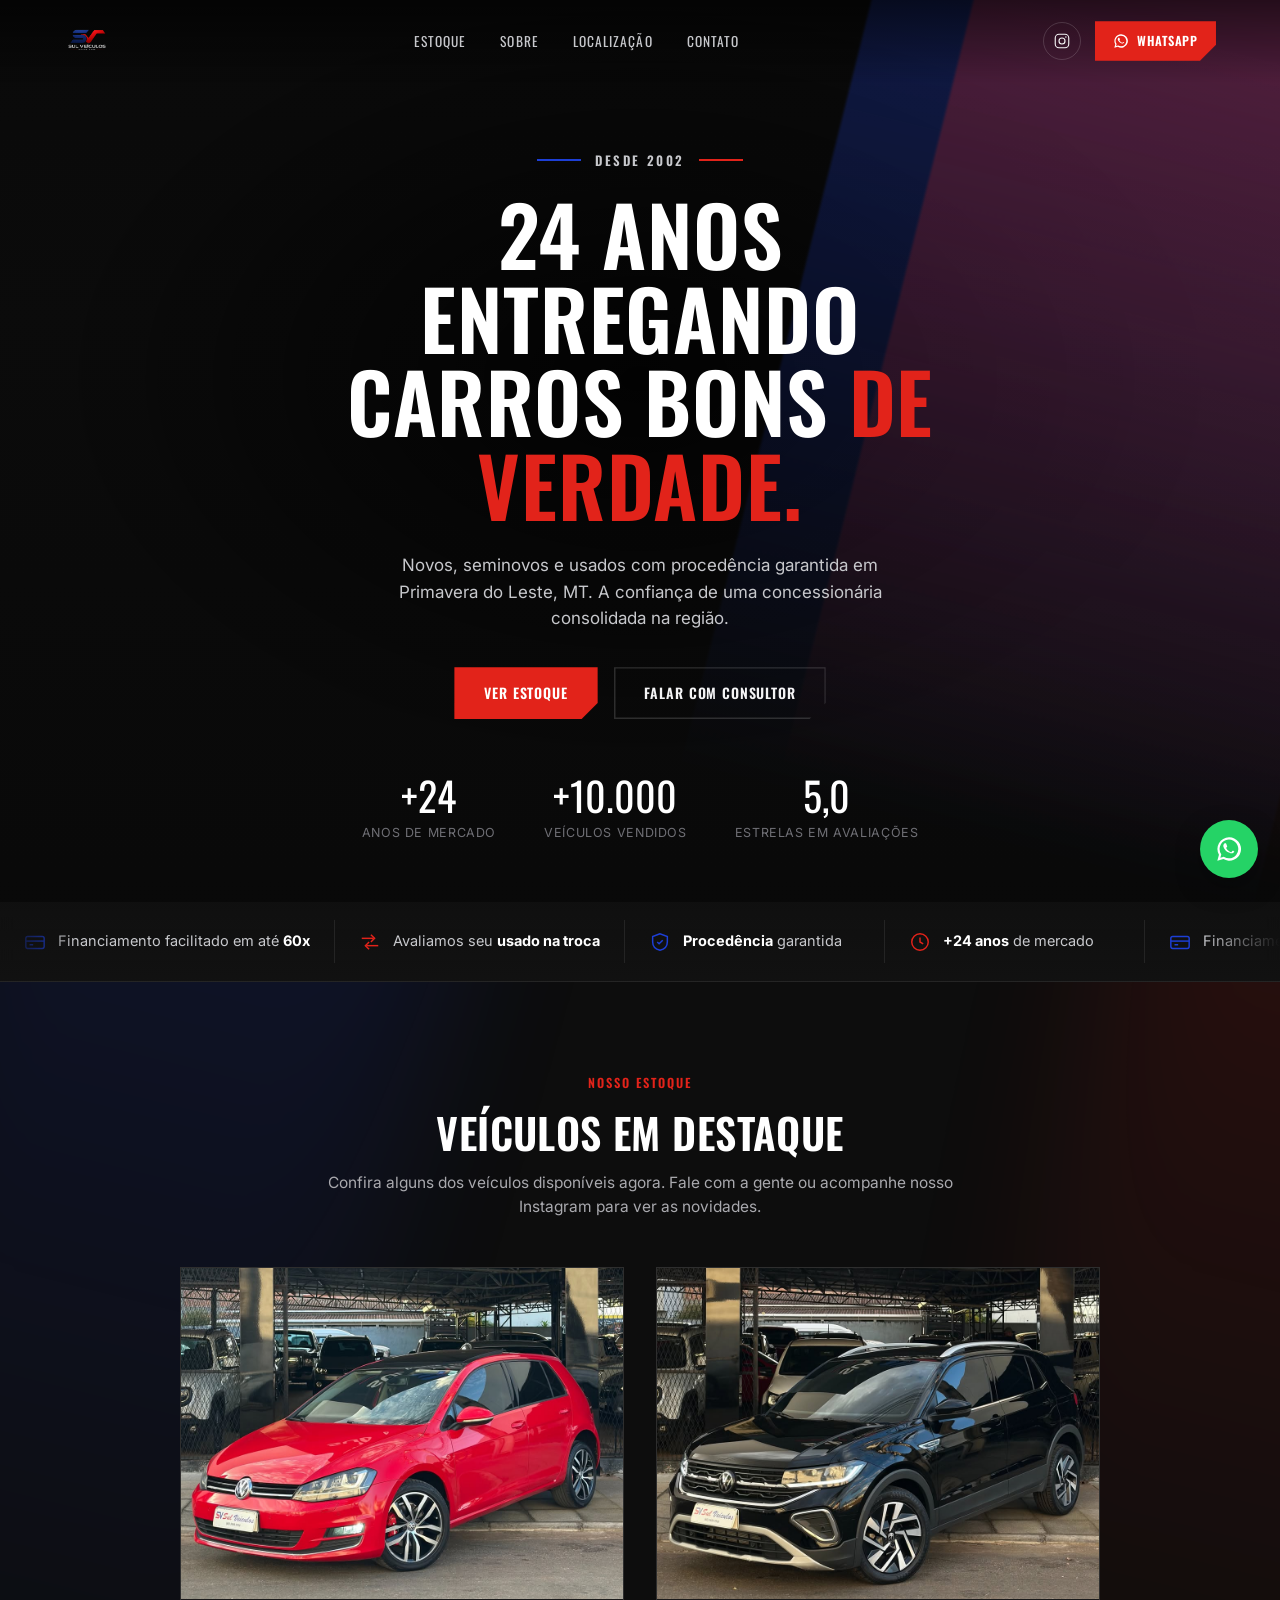
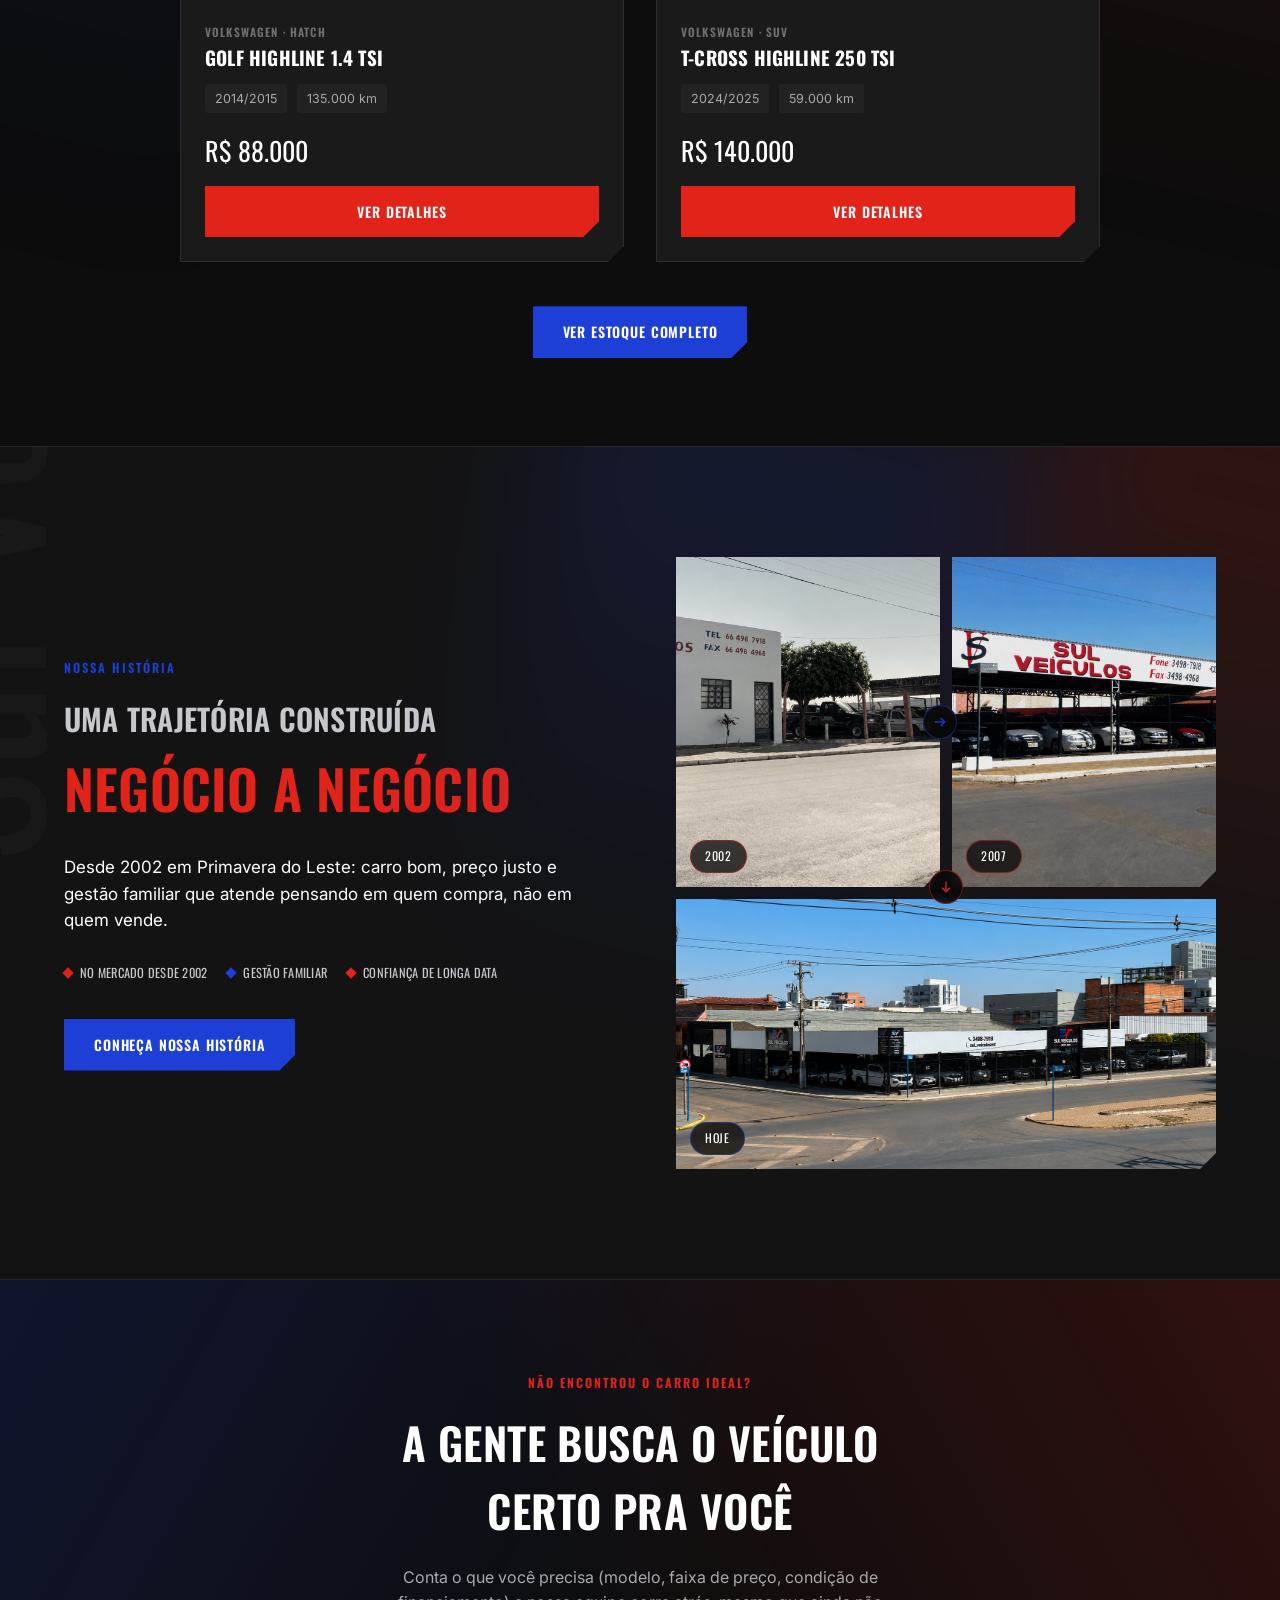
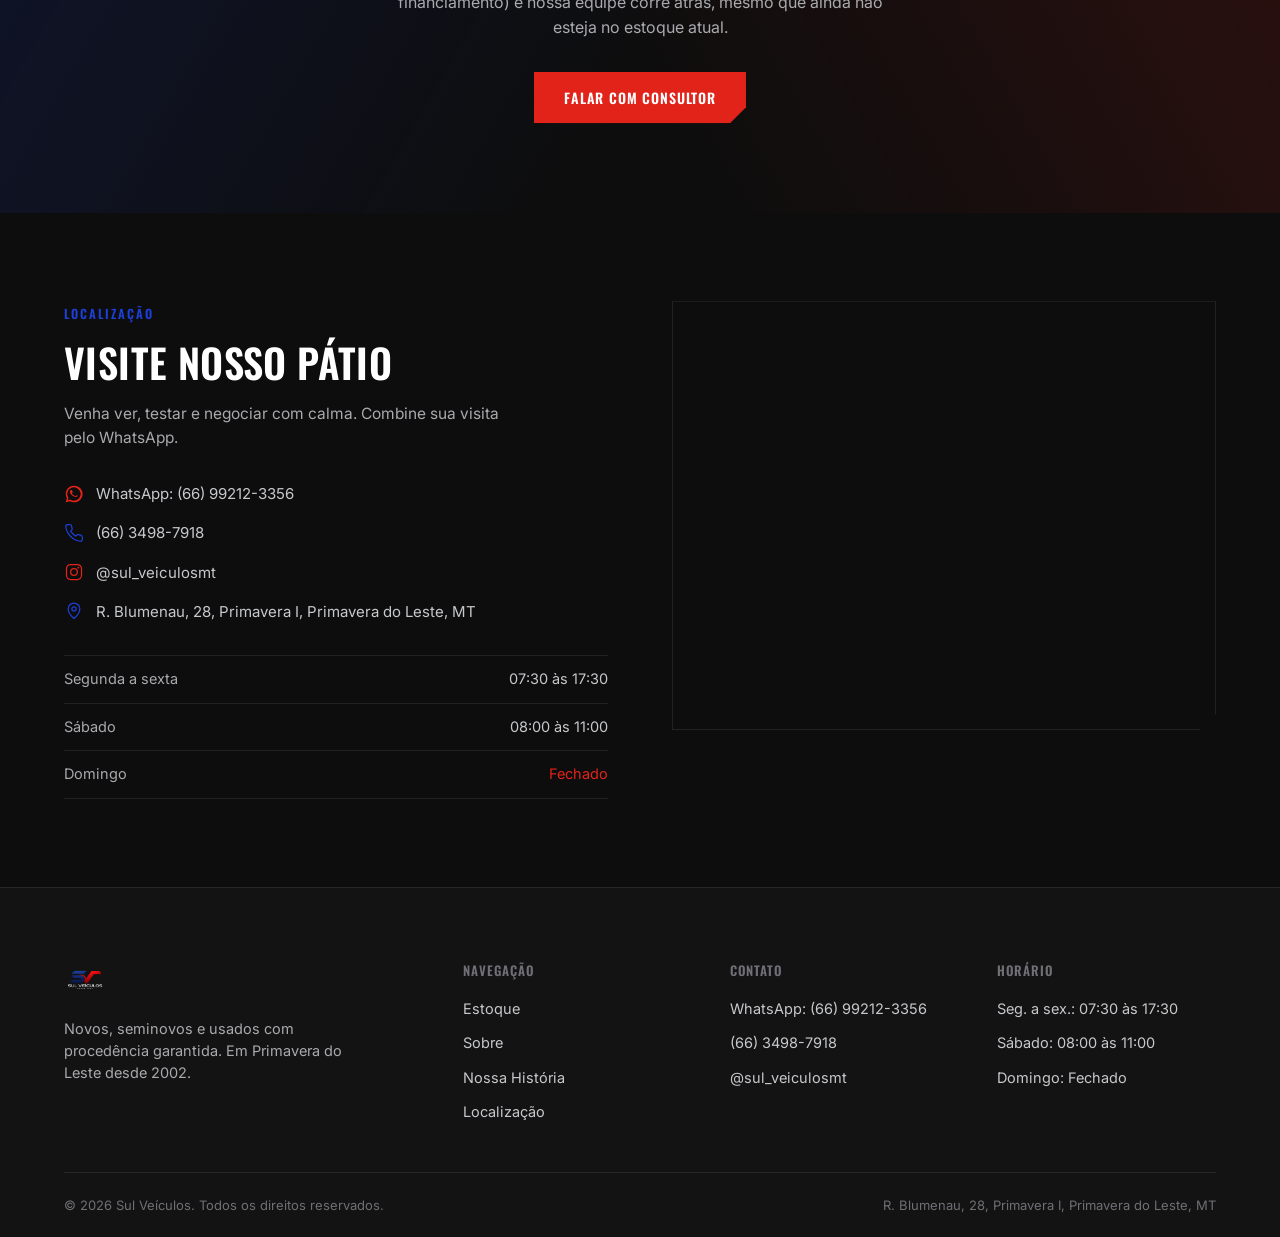
==== commit dd208172: "Trava scroll horizontal do mobile e atualiza contador pra +10.000 veiculos Co-Authored-By: Claude So" ====
--- a/index.html
+++ b/index.html
@@ -103,7 +103,7 @@
             <span class="stat-label">Anos de mercado</span>
           </div>
           <div class="stat">
-            <span class="stat-value" data-count-to="2000" data-prefix="+">0</span>
+            <span class="stat-value" data-count-to="10000" data-prefix="+">0</span>
             <span class="stat-label">Veículos vendidos</span>
           </div>
           <div class="stat">
--- a/css/style.css
+++ b/css/style.css
@@ -32,6 +32,13 @@
 
 * { box-sizing: border-box; }
 html { scroll-behavior: smooth; }
+
+/* Trava o scroll horizontal da página inteira — qualquer elemento que passe
+   1px da largura da tela (nome de carro longo, seção full-bleed etc.) não
+   pode mais arrastar o site inteiro pro lado no mobile. Containers com
+   scroll horizontal de propósito (ex: .vehicle-grid no carrossel mobile)
+   continuam funcionando normal, isso só contém o documento em si. */
+html, body { max-width: 100%; overflow-x: hidden; }
 
 body {
   margin: 0;
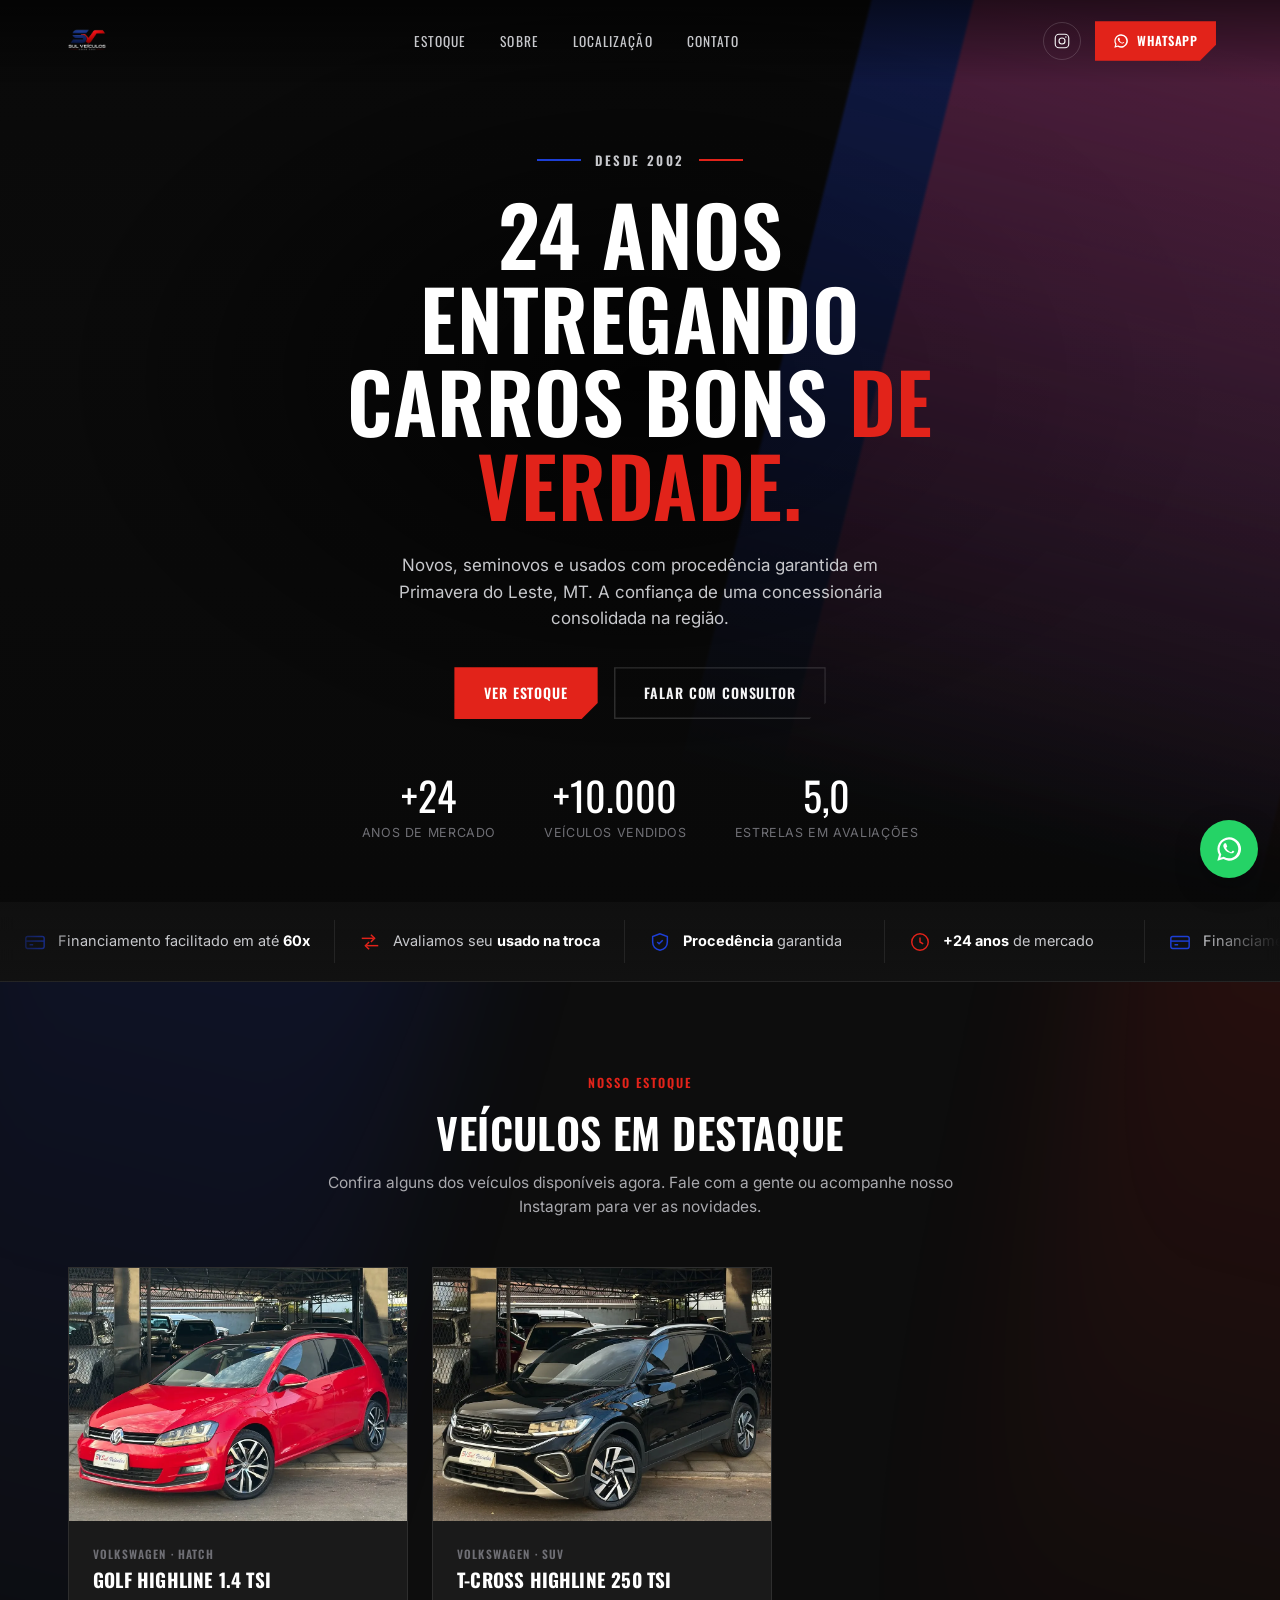
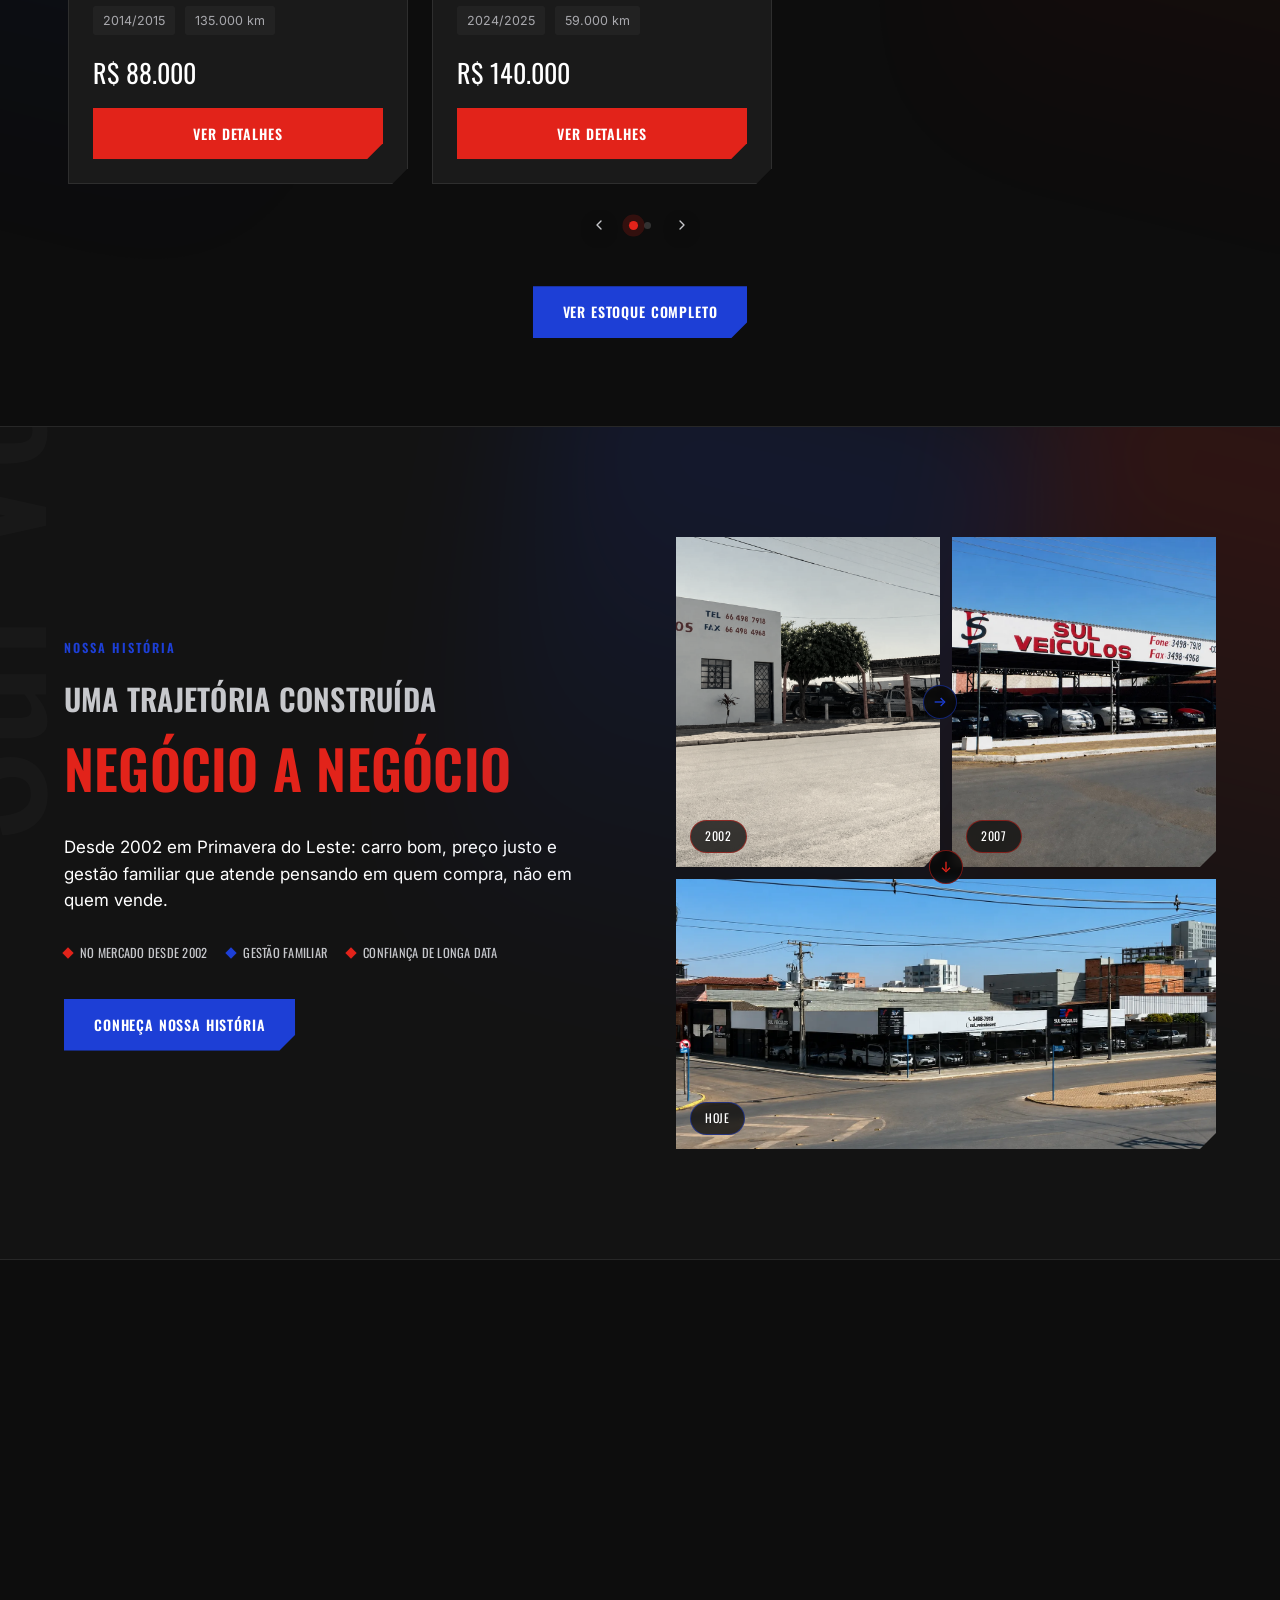
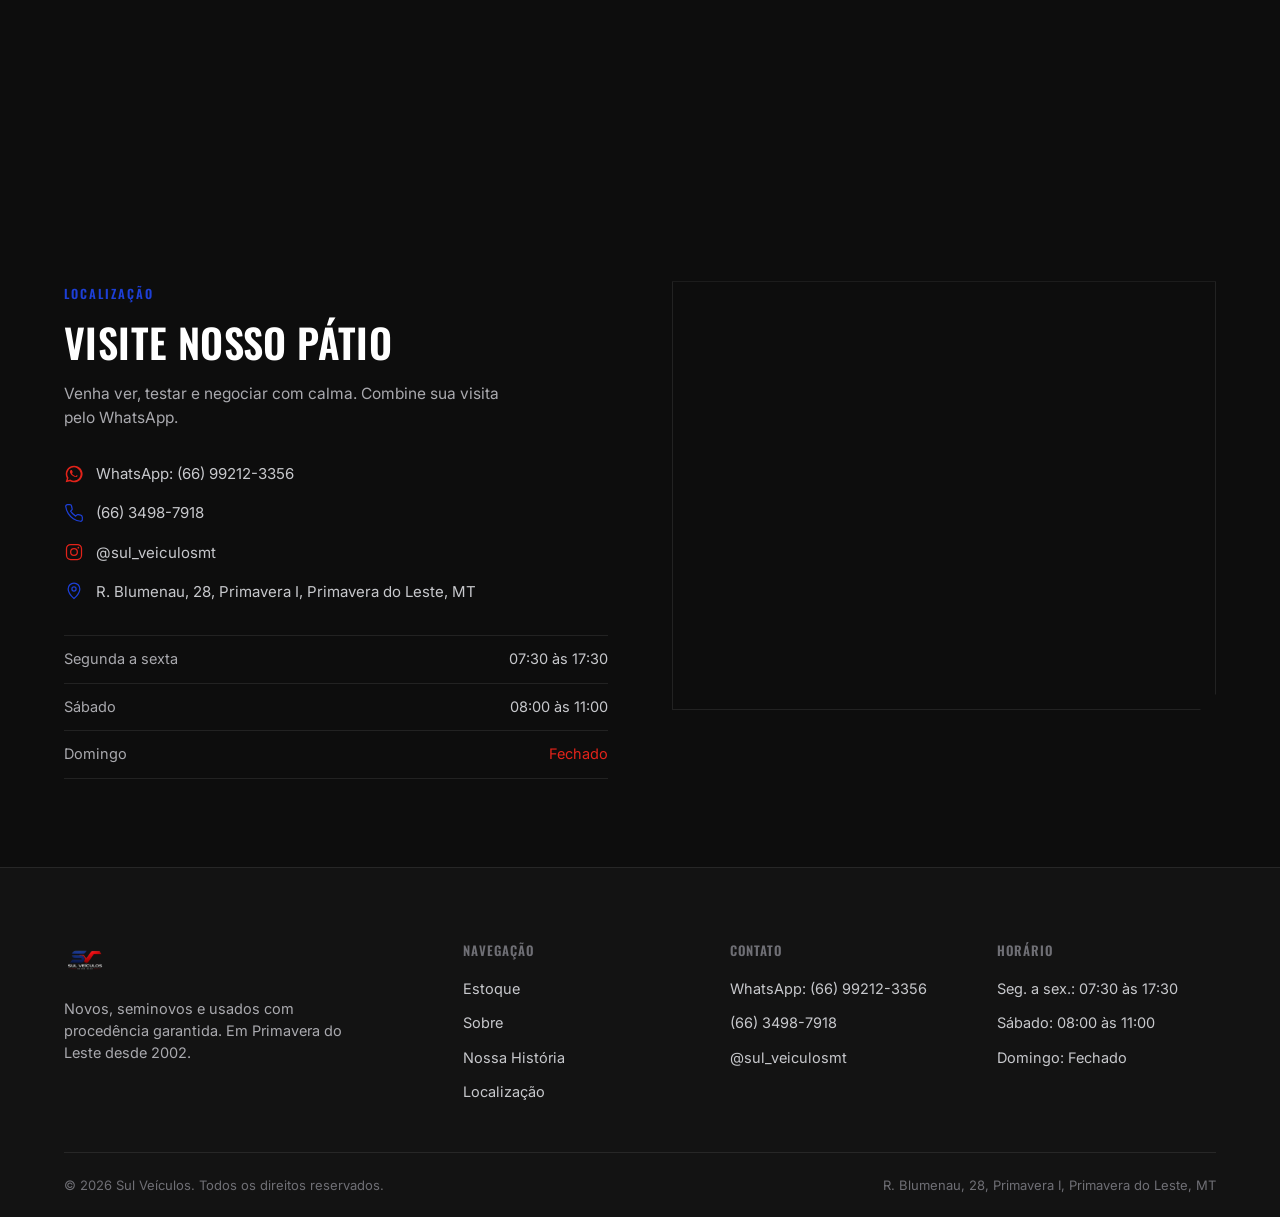
==== commit 994aaa53: "Otimiza peso do site: imagens em WebP, logo redimensionado, corrige jank de scroll - Fotos da histor" ====
--- a/index.html
+++ b/index.html
@@ -6,7 +6,7 @@
   <title>Sul Veículos: Novos, Seminovos e Usados desde 2002 | Primavera do Leste, MT</title>
   <meta name="description" content="Sul Veículos: 24 anos vendendo carros novos, seminovos e usados em Primavera do Leste - MT. Financiamento facilitado em até 60x, avaliação do seu usado na troca e procedência garantida." />
   <meta name="theme-color" content="#0d0d0d" />
-  <link rel="icon" href="imagens/logo.png" />
+  <link rel="icon" href="imagens/logo.webp" />
 
   <link rel="preconnect" href="https://fonts.googleapis.com" />
   <link rel="preconnect" href="https://fonts.gstatic.com" crossorigin />
@@ -20,7 +20,7 @@
   <header class="site-header" id="site-header">
     <div class="container header-inner">
       <a class="brand" href="#topo" aria-label="Sul Veículos, início">
-        <img src="imagens/logo.png" alt="Sul Veículos, desde 2002" />
+        <img src="imagens/logo.webp" alt="Sul Veículos, desde 2002" />
       </a>
 
       <nav class="main-nav" aria-label="Navegação principal">
@@ -63,11 +63,11 @@
     <!-- Hero -->
     <section class="hero">
       <div class="hero-media" aria-hidden="true">
-        <div class="hero-slide hero-slide-1" style="background-image:url('imagens/loja-atual.png')"></div>
-        <div class="hero-slide hero-slide-2" style="background-image:url('imagens/fachada-1.jpeg')"></div>
-        <div class="hero-slide hero-slide-3" style="background-image:url('imagens/loja-atual2.png')"></div>
-        <div class="hero-slide hero-slide-4" style="background-image:url('imagens/fachada-2.jpeg')"></div>
-        <div class="hero-slide hero-slide-5" style="background-image:url('imagens/fachada-3.jpeg')"></div>
+        <div class="hero-slide hero-slide-1" style="background-image:url('imagens/loja-atual.webp')"></div>
+        <div class="hero-slide hero-slide-2" style="background-image:url('imagens/fachada-1.webp')"></div>
+        <div class="hero-slide hero-slide-3" style="background-image:url('imagens/loja-atual2.webp')"></div>
+        <div class="hero-slide hero-slide-4" style="background-image:url('imagens/fachada-2.webp')"></div>
+        <div class="hero-slide hero-slide-5" style="background-image:url('imagens/fachada-3.webp')"></div>
         <div class="hero-scrim"></div>
         <div class="hero-accent hero-accent-blue"></div>
         <div class="hero-accent hero-accent-red"></div>
@@ -255,7 +255,7 @@
           <div class="showcase-gallery-pin" id="showcaseGalleryPin">
           <div class="showcase-gallery">
             <div class="gallery-photo g-then" role="button" tabindex="0" aria-label="Ampliar foto da Sul Veículos em 2002">
-              <img src="imagens/loja-2002-2.png" alt="Fachada da Sul Veículos em 2002" loading="lazy" />
+              <img src="imagens/loja-2002-2.webp" alt="Fachada da Sul Veículos em 2002" loading="lazy" />
               <span class="gallery-year">2002</span>
             </div>
 
@@ -264,7 +264,7 @@
             </span>
 
             <div class="gallery-photo g-now" role="button" tabindex="0" aria-label="Ampliar foto da Sul Veículos em 2007">
-              <img src="imagens/loja2007.png" alt="Fachada da Sul Veículos em 2007" loading="lazy" />
+              <img src="imagens/loja2007.webp" alt="Fachada da Sul Veículos em 2007" loading="lazy" />
               <span class="gallery-year">2007</span>
             </div>
 
@@ -273,7 +273,7 @@
             </span>
 
             <div class="gallery-photo g-wide" role="button" tabindex="0" aria-label="Ampliar foto atual da Sul Veículos">
-              <img src="imagens/loja-atual.png" alt="Fachada atual da Sul Veículos" loading="lazy" />
+              <img src="imagens/loja-atual.webp" alt="Fachada atual da Sul Veículos" loading="lazy" />
               <span class="gallery-year gallery-year-current">Hoje</span>
             </div>
           </div>
@@ -358,7 +358,7 @@
     <div class="container">
       <div class="footer-top">
         <div class="footer-brand">
-          <img src="imagens/logo.png" alt="Sul Veículos" />
+          <img src="imagens/logo.webp" alt="Sul Veículos" />
           <p>Novos, seminovos e usados com procedência garantida. Em Primavera do Leste desde 2002.</p>
         </div>
 
--- a/css/style.css
+++ b/css/style.css
@@ -36,9 +36,12 @@
 /* Trava o scroll horizontal da página inteira — qualquer elemento que passe
    1px da largura da tela (nome de carro longo, seção full-bleed etc.) não
    pode mais arrastar o site inteiro pro lado no mobile. Containers com
-   scroll horizontal de propósito (ex: .vehicle-grid no carrossel mobile)
-   continuam funcionando normal, isso só contém o documento em si. */
-html, body { max-width: 100%; overflow-x: hidden; }
+   scroll horizontal de propósito (ex: .vehicle-grid no carrossel) continuam
+   funcionando normal. Usa "clip" em vez de "hidden": overflow diferente de
+   visible no html/body quebra o position:sticky da Trajetória em fotos
+   (.hero-scroll-sticky, ver comentário mais abaixo) — "clip" contém sem
+   virar scroll container, então não tem esse efeito colateral. */
+html, body { max-width: 100%; overflow-x: clip; }
 
 body {
   margin: 0;
@@ -512,13 +515,23 @@
 /* ==========================================================================
    Vehicle grid / cards
    ========================================================================== */
+/* Carrossel em toda tela (não só mobile) — corredor horizontal com
+   scroll-snap, sempre 1 fileira só. Sem isso, a seção crescia em altura
+   (linhas novas de cards) cada vez que um carro entrava no estoque; assim
+   ela fica sempre do mesmo tamanho, com setas/bolinhas pra navegar. */
 .vehicle-grid {
-  display: grid;
-  grid-template-columns: repeat(2, minmax(0, 1fr));
-  max-width: 920px;
-  margin: 0 auto;
-  gap: 32px;
-}
+  display: flex;
+  max-width: 100%;
+  gap: 24px;
+  overflow-x: auto;
+  scroll-snap-type: x mandatory;
+  -webkit-overflow-scrolling: touch;
+  scrollbar-width: none;
+  margin: 0;
+  padding: 0 4px;
+}
+.vehicle-grid::-webkit-scrollbar { display: none; }
+.vehicle-grid .vehicle-card { flex: 0 0 340px; margin: 0; scroll-snap-align: start; }
 .vehicle-card {
   background: var(--bg-alt);
   border: 1px solid var(--border);
@@ -588,7 +601,43 @@
 }
 .vehicle-card-arrow svg { width: 20px; height: 20px; }
 
-.vehicle-carousel-nav { display: none; }
+.vehicle-carousel-nav {
+  display: flex;
+  align-items: center;
+  justify-content: center;
+  gap: 14px;
+  margin-top: 24px;
+}
+.carousel-arrow {
+  flex: 0 0 auto;
+  width: 34px;
+  height: 34px;
+  border-radius: 0;
+  background: transparent;
+  border: none;
+  color: var(--silver);
+  display: flex;
+  align-items: center;
+  justify-content: center;
+  cursor: pointer;
+  filter: drop-shadow(0 4px 8px rgba(0, 0, 0, 0.5));
+  transition: color 0.2s var(--ease), transform 0.2s var(--ease);
+}
+.carousel-arrow:hover,
+.carousel-arrow:active { color: #fff; transform: scale(0.9); }
+.carousel-arrow svg { width: 16px; height: 16px; }
+.carousel-dots { display: flex; align-items: center; gap: 7px; flex-wrap: wrap; justify-content: center; }
+.carousel-dot {
+  width: 7px;
+  height: 7px;
+  border-radius: 50%;
+  background: var(--border-strong);
+  border: none;
+  padding: 0;
+  cursor: pointer;
+  transition: background 0.2s var(--ease), transform 0.2s var(--ease);
+}
+.carousel-dot.is-active { background: var(--red); transform: scale(1.3); box-shadow: 0 0 0 5px rgba(226, 35, 26, 0.18); }
 
 /* ==========================================================================
    Showcase (Sobre / desde 2002)
@@ -1386,7 +1435,15 @@
 }
 .stock-active-chip-clear:hover { color: #fff; }
 
-.stock-content .vehicle-grid { max-width: none; grid-template-columns: repeat(3, minmax(0, 1fr)); margin: 0; }
+.stock-content .vehicle-grid {
+  display: grid;
+  grid-template-columns: repeat(3, minmax(0, 1fr));
+  max-width: none;
+  margin: 0;
+  overflow: visible;
+  scroll-snap-type: none;
+}
+.stock-content .vehicle-grid .vehicle-card { flex-basis: auto; }
 
 .stock-empty {
   display: none;
@@ -2075,55 +2132,8 @@
   .hero-stats { gap: 30px; }
   .hero-stats .stat:nth-child(3) { display: none; }
   .strip-item { min-width: 220px; padding: 10px 18px; font-size: 13.5px; }
-  #vehicle-grid {
-    display: flex;
-    max-width: 100%;
-    gap: 0;
-    overflow-x: auto;
-    scroll-snap-type: x mandatory;
-    -webkit-overflow-scrolling: touch;
-    scrollbar-width: none;
-    margin: 0;
-    padding: 0;
-  }
-  #vehicle-grid::-webkit-scrollbar { display: none; }
-  #vehicle-grid .vehicle-card { flex: 0 0 100%; margin: 0; scroll-snap-align: start; }
-  .vehicle-carousel-nav {
-    display: flex;
-    align-items: center;
-    justify-content: center;
-    gap: 14px;
-    margin-top: 24px;
-  }
-  .carousel-arrow {
-    flex: 0 0 auto;
-    width: 34px;
-    height: 34px;
-    border-radius: 0;
-    background: transparent;
-    border: none;
-    color: var(--silver);
-    display: flex;
-    align-items: center;
-    justify-content: center;
-    cursor: pointer;
-    filter: drop-shadow(0 4px 8px rgba(0, 0, 0, 0.5));
-    transition: color 0.2s var(--ease), transform 0.2s var(--ease);
-  }
-  .carousel-arrow:active { color: #fff; transform: scale(0.9); }
-  .carousel-arrow svg { width: 16px; height: 16px; }
-  .carousel-dots { display: flex; align-items: center; gap: 7px; flex-wrap: wrap; justify-content: center; }
-  .carousel-dot {
-    width: 7px;
-    height: 7px;
-    border-radius: 50%;
-    background: var(--border-strong);
-    border: none;
-    padding: 0;
-    cursor: pointer;
-    transition: background 0.2s var(--ease), transform 0.2s var(--ease);
-  }
-  .carousel-dot.is-active { background: var(--red); transform: scale(1.3); box-shadow: 0 0 0 5px rgba(226, 35, 26, 0.18); }
+  #vehicle-grid { gap: 0; padding: 0; }
+  #vehicle-grid .vehicle-card { flex: 0 0 100%; }
   .showcase { padding: 72px 0; }
   .showcase-inner { gap: 24px; }
   .showcase-text .eyebrow { display: none; }
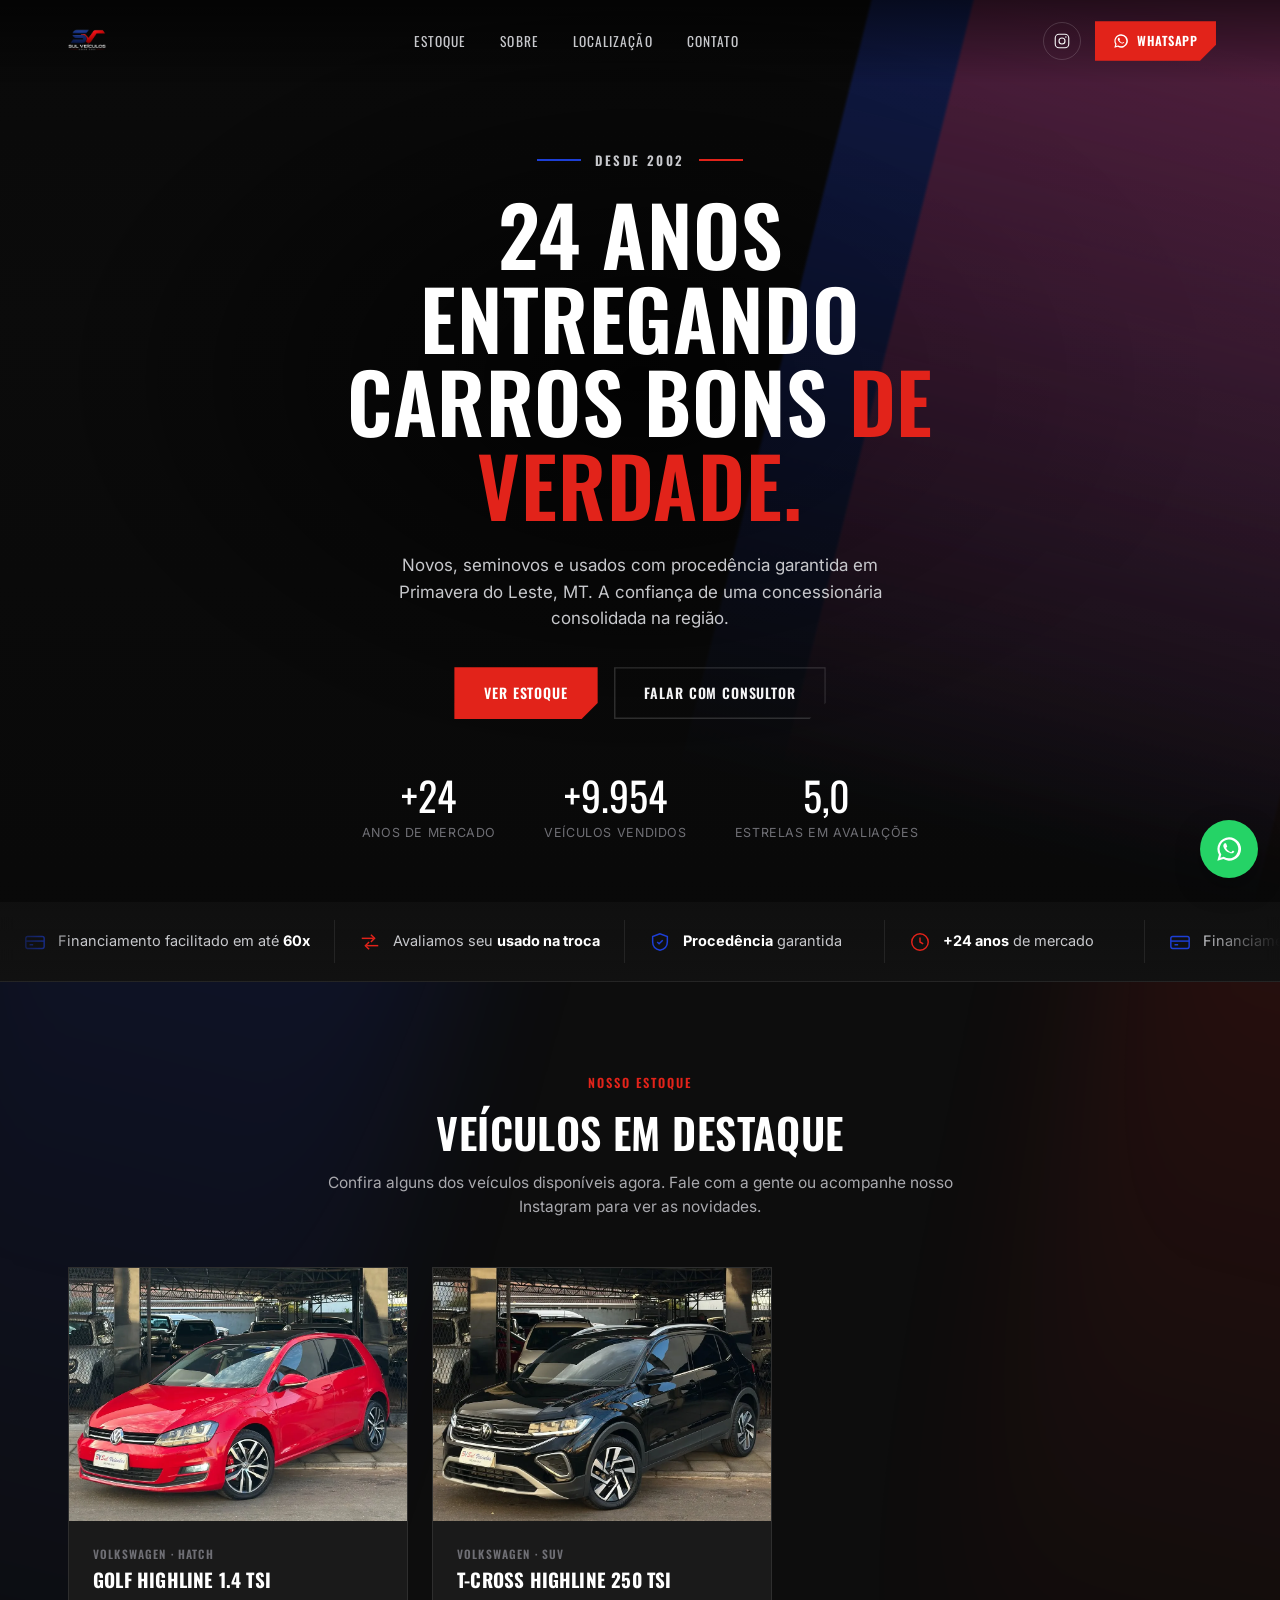
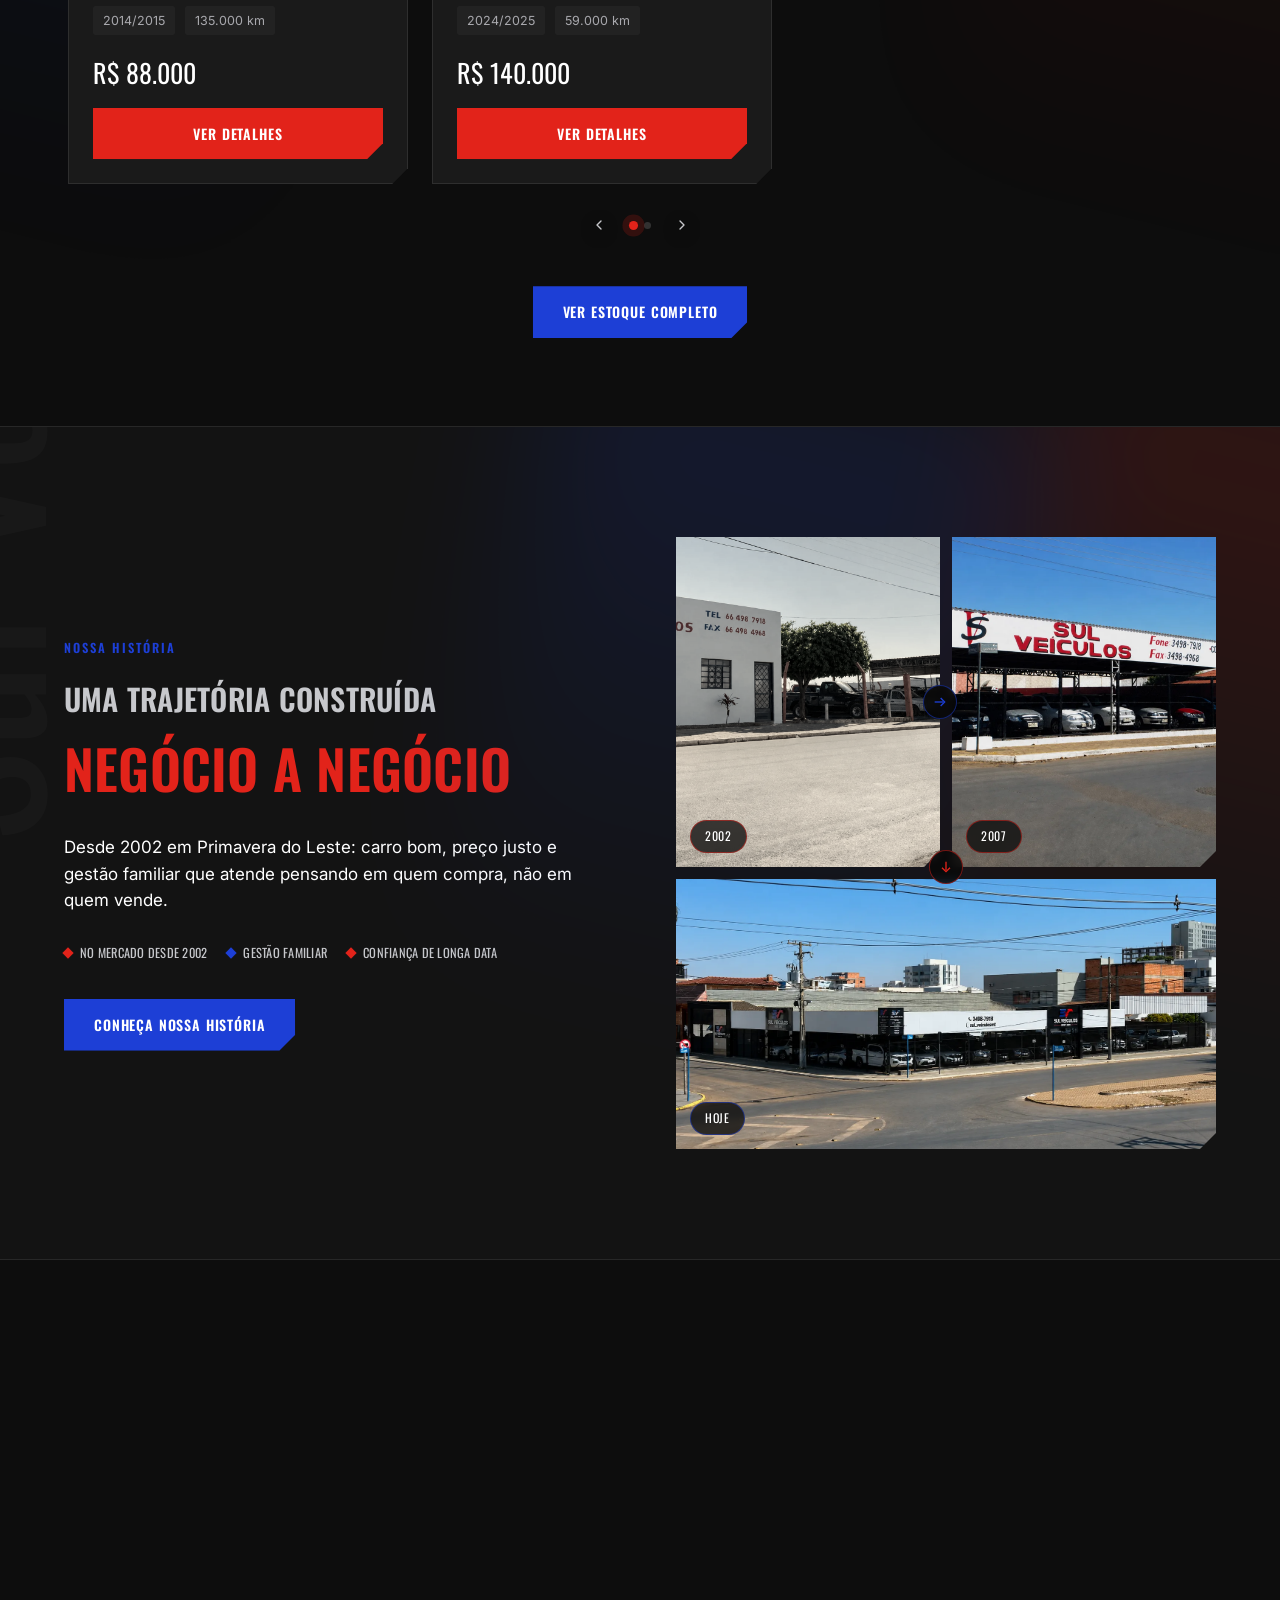
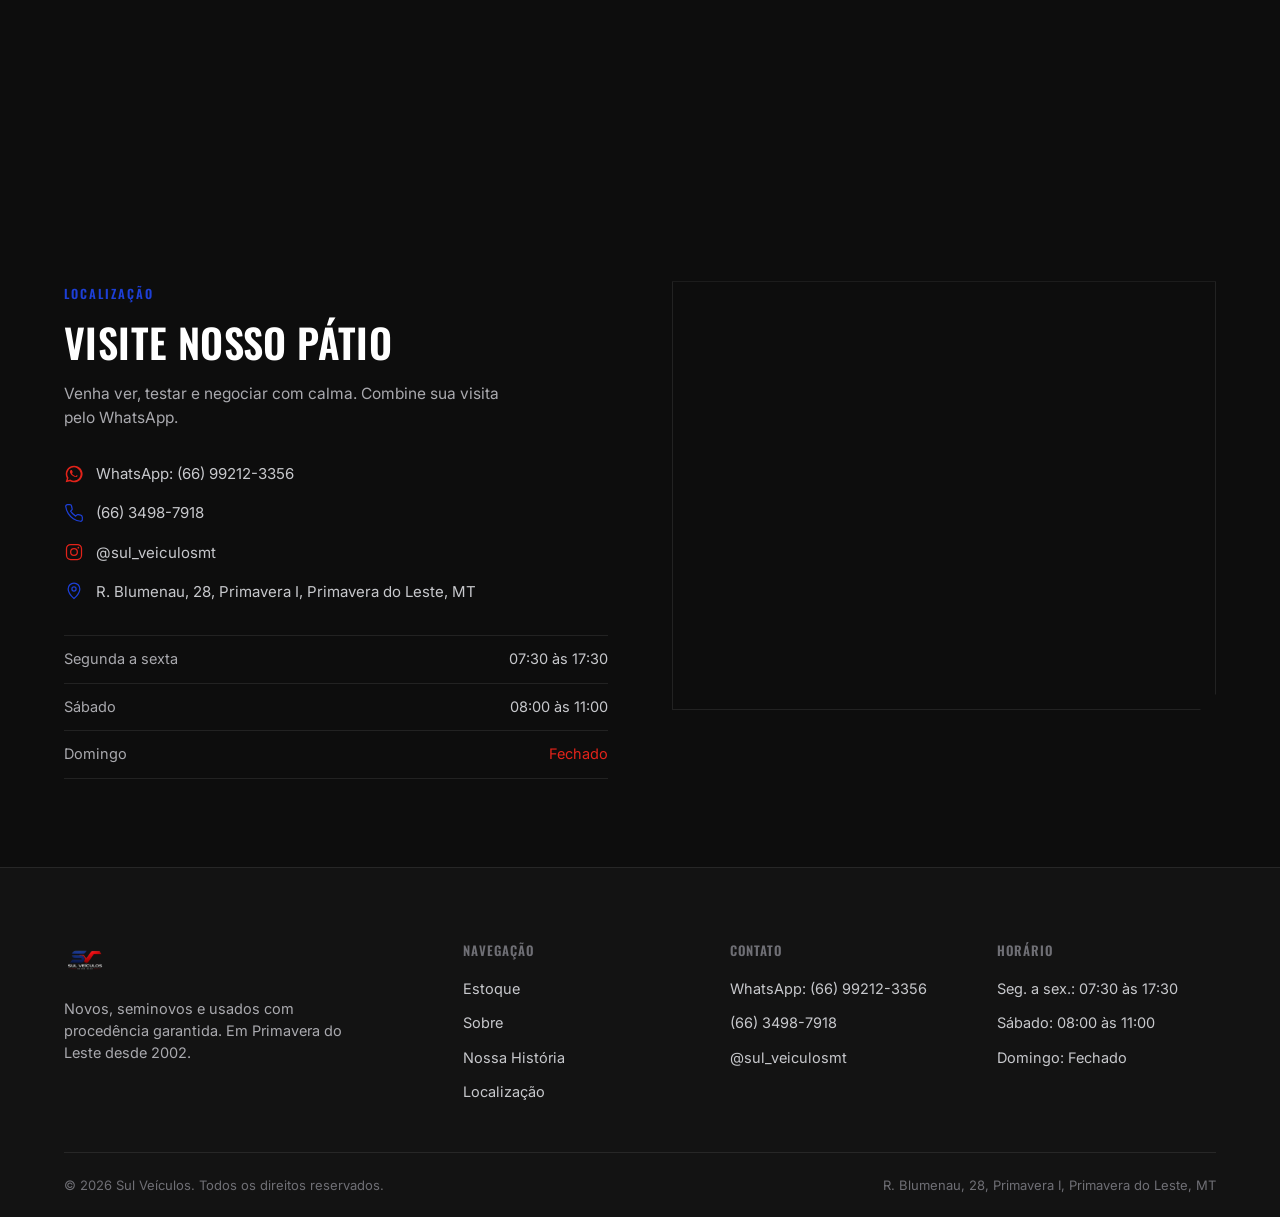
==== commit 625e6385: "Corrige causa raiz do sticky quebrado no mobile e enquadramento da foto principal do carro - Achada " ====
--- a/index.html
+++ b/index.html
@@ -247,7 +247,12 @@
           <a class="btn btn-blue showcase-cta" href="sobre/">Conheça nossa história</a>
         </div>
 
-        <div class="showcase-media reveal">
+        <!-- SEM "reveal" aqui: essa classe aplica transform (mesmo translateY(0) em
+             repouso) via CSS, e um ancestral com transform quebra position:sticky
+             em navegadores WebKit (Safari/iOS) — a galeria abaixo (#showcaseGalleryPin
+             > .showcase-gallery) depende de sticky pra funcionar. Confirmado: é
+             exatamente por isso que as fotos ficavam paradas no celular. -->
+        <div class="showcase-media">
           <div class="gallery-glow" aria-hidden="true">
             <span class="gallery-glow-blue"></span>
             <span class="gallery-glow-red"></span>
--- a/css/style.css
+++ b/css/style.css
@@ -33,15 +33,26 @@
 * { box-sizing: border-box; }
 html { scroll-behavior: smooth; }
 
-/* Trava o scroll horizontal da página inteira — qualquer elemento que passe
-   1px da largura da tela (nome de carro longo, seção full-bleed etc.) não
-   pode mais arrastar o site inteiro pro lado no mobile. Containers com
-   scroll horizontal de propósito (ex: .vehicle-grid no carrossel) continuam
-   funcionando normal. Usa "clip" em vez de "hidden": overflow diferente de
-   visible no html/body quebra o position:sticky da Trajetória em fotos
-   (.hero-scroll-sticky, ver comentário mais abaixo) — "clip" contém sem
-   virar scroll container, então não tem esse efeito colateral. */
-html, body { max-width: 100%; overflow-x: clip; }
+/* Desativa só o gesto de "toque duplo pra dar zoom" (o pinça-pra-zoom com
+   dois dedos continua funcionando normal) — no mobile, um clique duplo sem
+   querer (ex: navegando rápido pela galeria) dava zoom na página inteira. */
+html, body { touch-action: manipulation; }
+
+/* Trava o scroll horizontal — qualquer elemento que passe 1px da largura da
+   tela (nome de carro longo, seção full-bleed etc.) não pode mais arrastar
+   o site pro lado no mobile. Containers com scroll horizontal de propósito
+   (ex: .vehicle-grid no carrossel) continuam funcionando normal.
+   NUNCA no html/body: overflow diferente de visible num ancestral quebra
+   position:sticky — já aconteceu 2x (Trajetória em fotos e a galeria da
+   home) por causa disso. Em vez de um contêiner só lá em cima, aplica em
+   cada <section>/header/footer individualmente, e exclui à mão as duas
+   seções que têm sticky por dentro (.hero-scroll, .showcase) — novas
+   seções ganham a trava automaticamente, sem precisar lembrar de nada. */
+section:not(.hero-scroll):not(.showcase),
+header,
+footer {
+  overflow-x: clip;
+}
 
 body {
   margin: 0;
@@ -1559,7 +1570,11 @@
   overflow: hidden;
   clip-path: polygon(0 0, 100% 0, 100% calc(100% - var(--cut)), calc(100% - var(--cut)) 100%, 0 100%);
 }
-.vehicle-gallery-main img { width: 100%; height: 100%; object-fit: cover; }
+/* Padrão embaixo (mesma regra do card/thumb do estoque, carro sempre na
+   metade de baixo da foto) — só vale até o JS trocar por um enquadramento
+   manual específico daquela foto (data-position no botão da miniatura),
+   ver activate() em js/main.js. */
+.vehicle-gallery-main img { width: 100%; height: 100%; object-fit: cover; object-position: center 80%; }
 
 .gallery-nav {
   position: absolute;
@@ -1944,7 +1959,11 @@
   .vehicle-detail-hero { padding: 130px 0 40px; }
   .vehicle-gallery-thumb { flex-basis: 48px; }
   .vehicle-features { padding: 64px 0; }
-  .similar-grid .vehicle-card { flex: 0 0 82%; }
+  /* Carrossel de 1 card centralizado por vez, igual ao de destaques da home
+     (#vehicle-grid) — antes mostrava 82% do card com um pedaço do próximo
+     espiando, agora sempre um veículo inteiro, snap obrigatório. */
+  .similar-grid { scroll-snap-type: x mandatory; gap: 0; }
+  .similar-grid .vehicle-card { flex: 0 0 100%; min-width: 0; scroll-snap-align: center; margin: 0; }
   .finance-row { grid-template-columns: 1fr; }
   .finance-modal { padding: 70px 12px 24px; }
   .finance-card-head { padding: 16px 18px; }
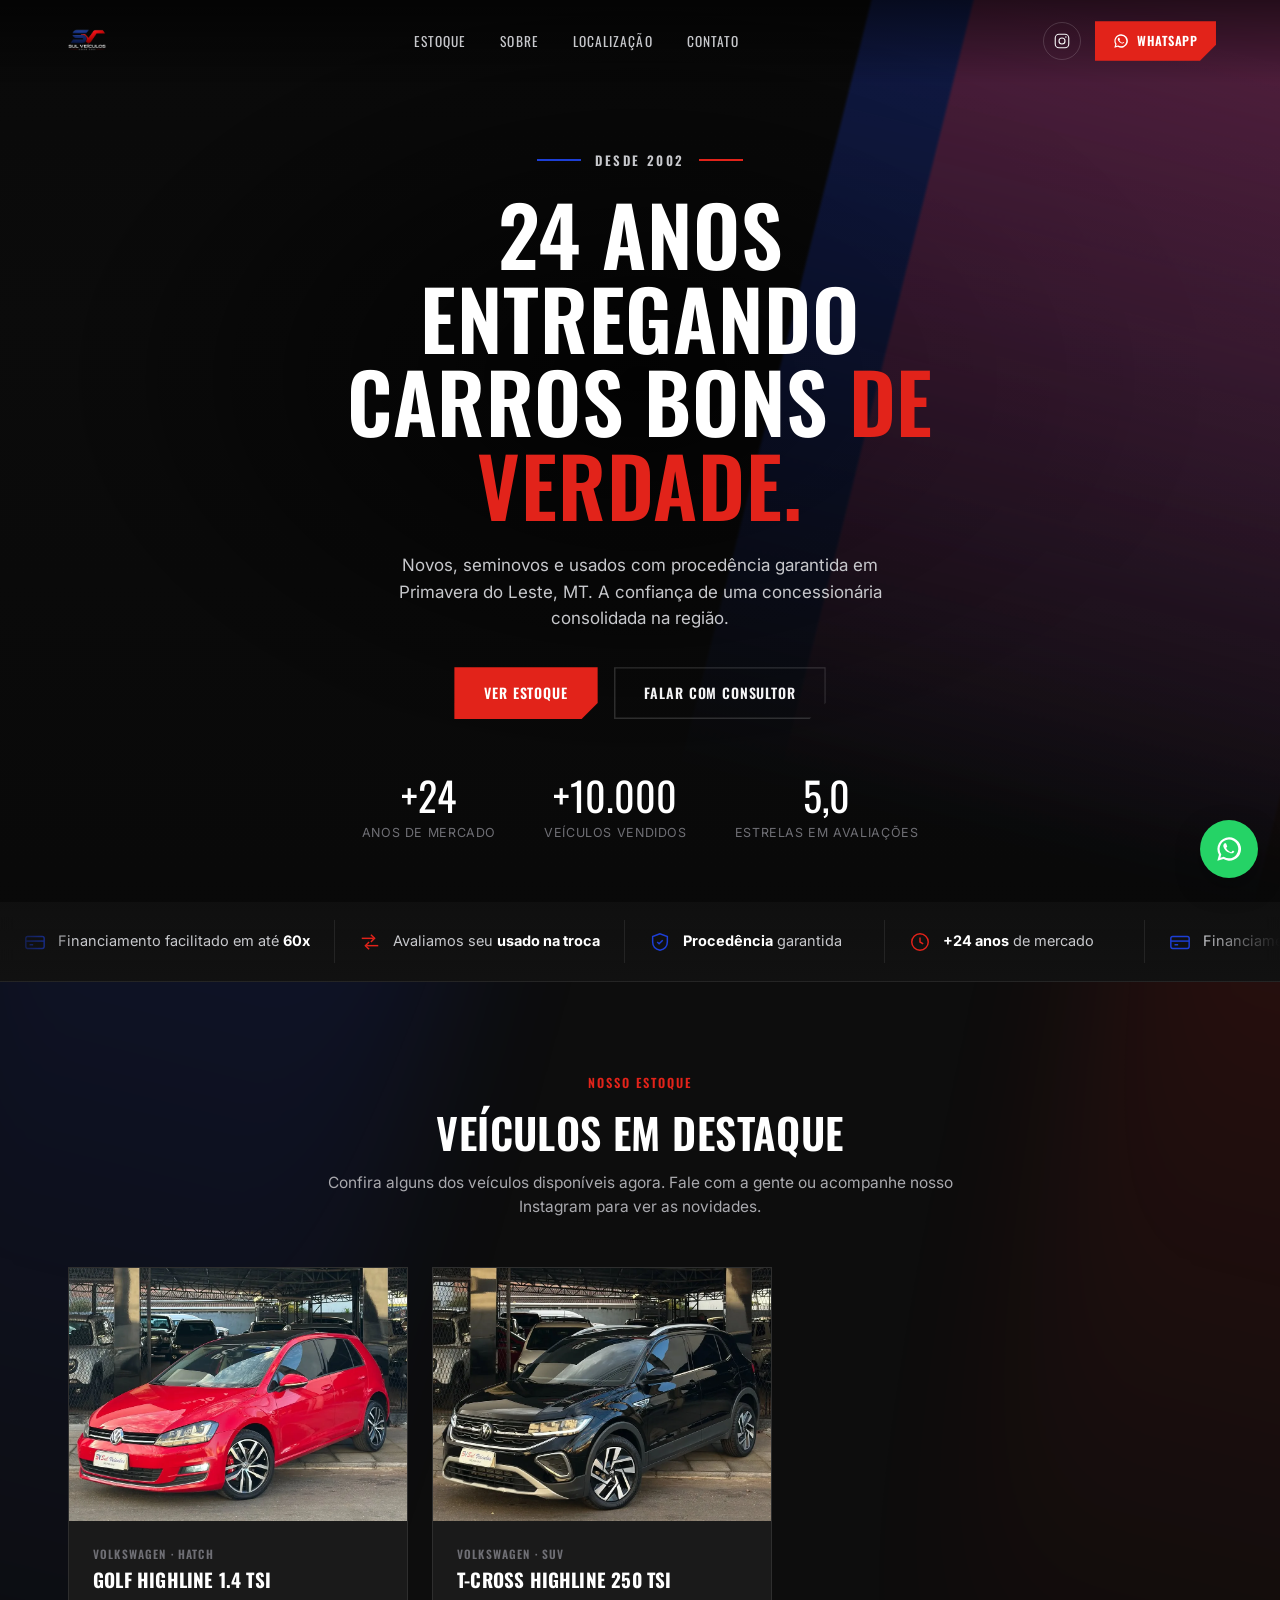
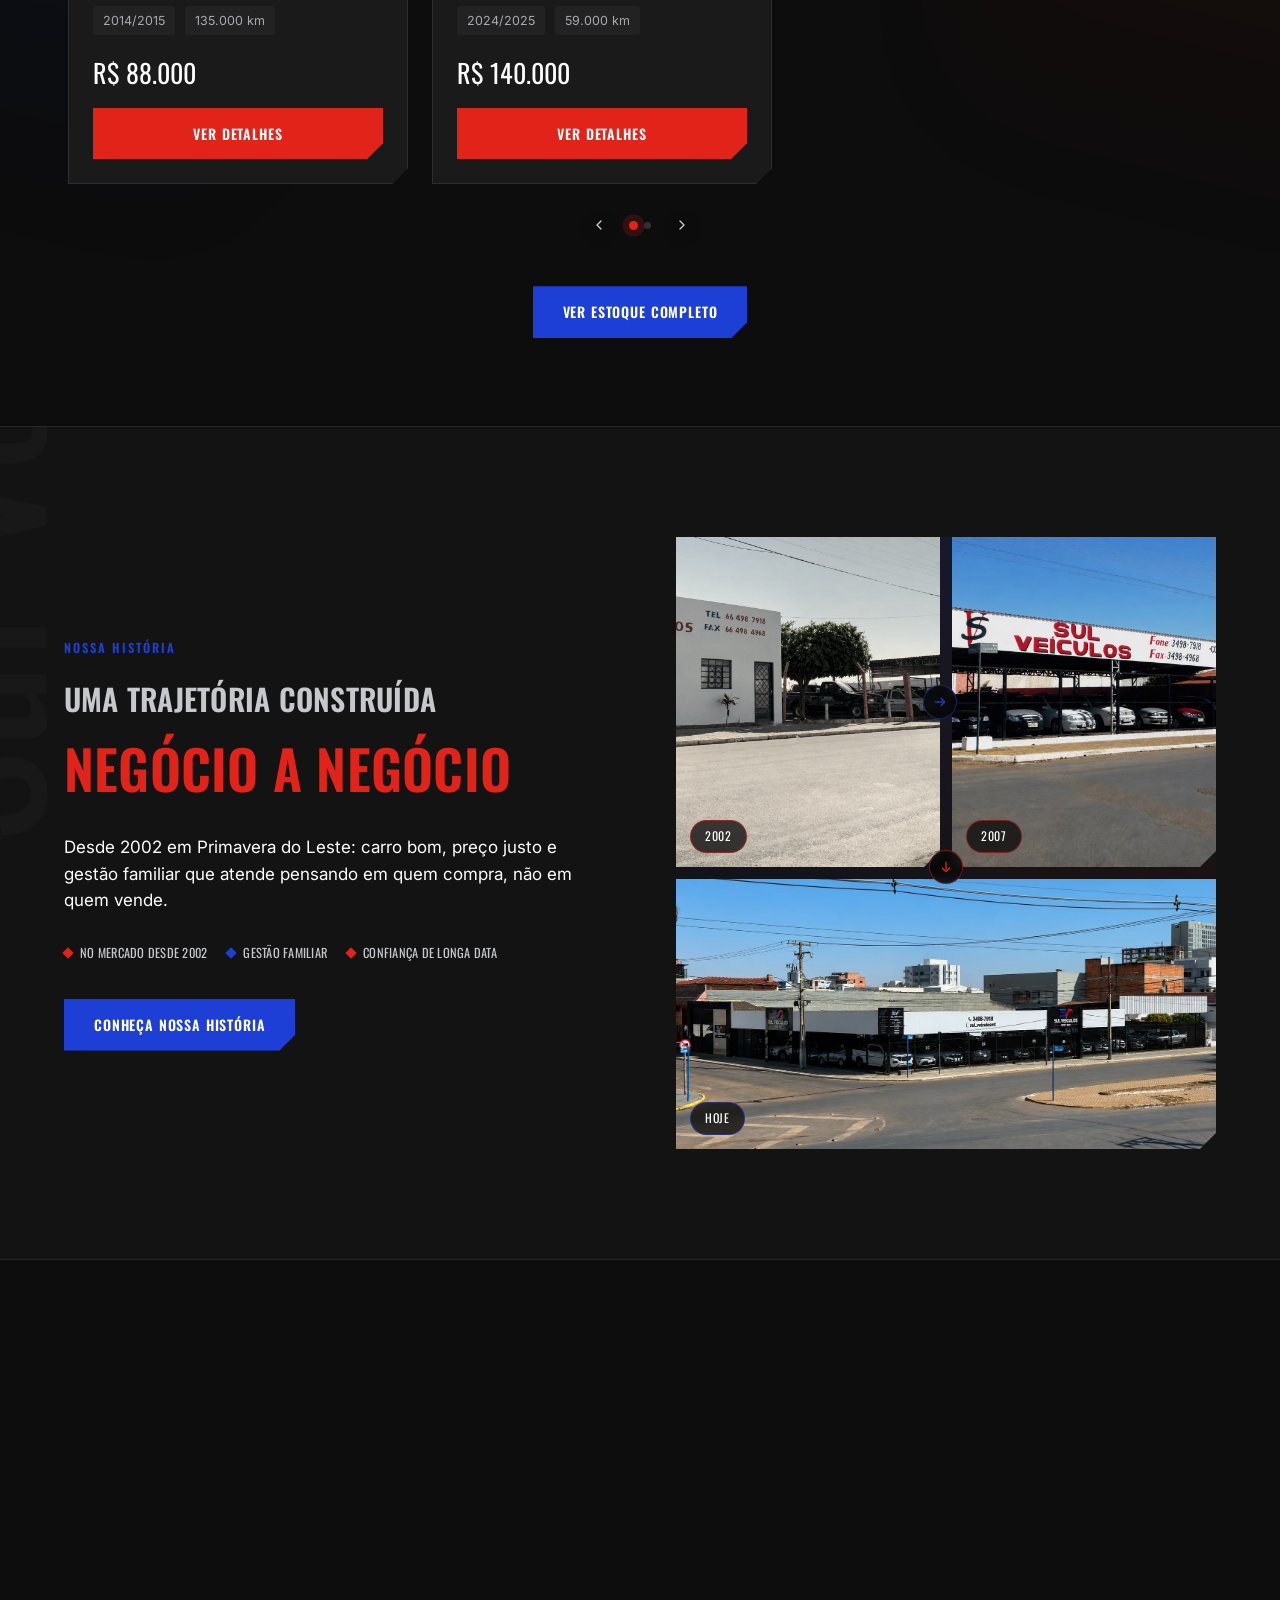
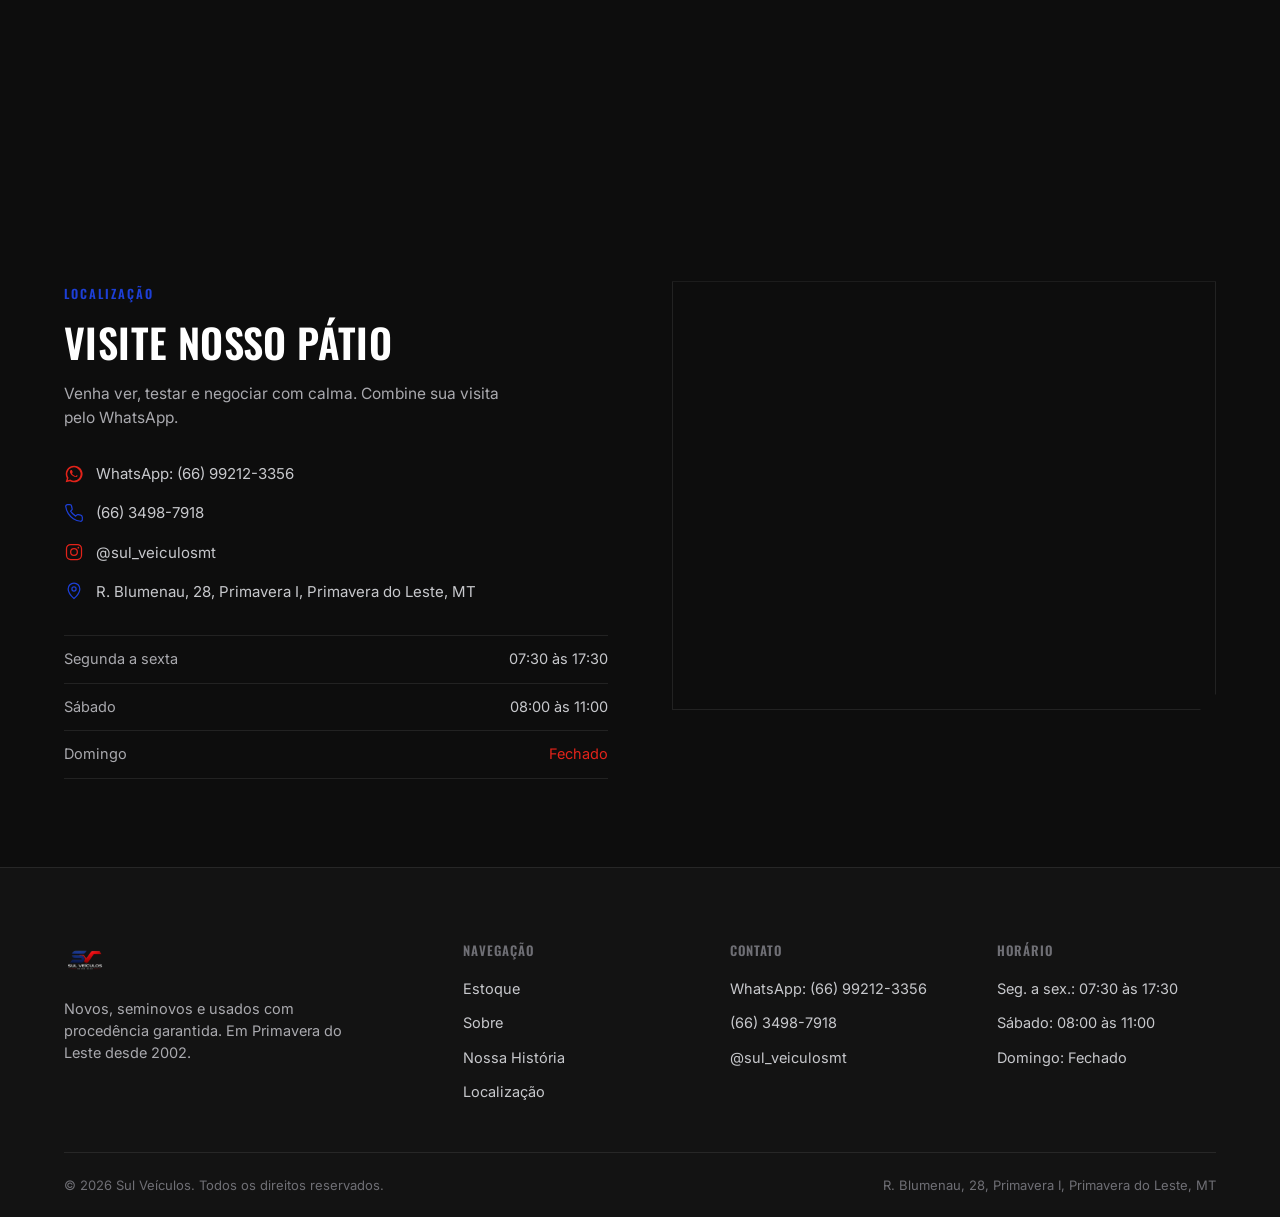
==== commit 76dc9cb3: "Remove definitivamente a animacao de scroll da galeria da home Depois de 3 tentativas de corrigir o " ====
--- a/index.html
+++ b/index.html
@@ -247,12 +247,7 @@
           <a class="btn btn-blue showcase-cta" href="sobre/">Conheça nossa história</a>
         </div>
 
-        <!-- SEM "reveal" aqui: essa classe aplica transform (mesmo translateY(0) em
-             repouso) via CSS, e um ancestral com transform quebra position:sticky
-             em navegadores WebKit (Safari/iOS) — a galeria abaixo (#showcaseGalleryPin
-             > .showcase-gallery) depende de sticky pra funcionar. Confirmado: é
-             exatamente por isso que as fotos ficavam paradas no celular. -->
-        <div class="showcase-media">
+        <div class="showcase-media reveal">
           <div class="gallery-glow" aria-hidden="true">
             <span class="gallery-glow-blue"></span>
             <span class="gallery-glow-red"></span>
--- a/css/style.css
+++ b/css/style.css
@@ -43,12 +43,12 @@
    o site pro lado no mobile. Containers com scroll horizontal de propósito
    (ex: .vehicle-grid no carrossel) continuam funcionando normal.
    NUNCA no html/body: overflow diferente de visible num ancestral quebra
-   position:sticky — já aconteceu 2x (Trajetória em fotos e a galeria da
-   home) por causa disso. Em vez de um contêiner só lá em cima, aplica em
-   cada <section>/header/footer individualmente, e exclui à mão as duas
-   seções que têm sticky por dentro (.hero-scroll, .showcase) — novas
-   seções ganham a trava automaticamente, sem precisar lembrar de nada. */
-section:not(.hero-scroll):not(.showcase),
+   position:sticky — já aconteceu com a Trajetória em fotos (única seção
+   com sticky que sobrou) por causa disso. Em vez de um contêiner só lá em
+   cima, aplica em cada <section>/header/footer individualmente, e exclui
+   à mão essa seção — novas seções ganham a trava automaticamente, sem
+   precisar lembrar de nada. */
+section:not(.hero-scroll),
 header,
 footer {
   overflow-x: clip;
@@ -727,7 +727,12 @@
 
 .showcase-media { position: relative; min-width: 0; }
 
-.gallery-glow { position: absolute; inset: 0; z-index: 0; pointer-events: none; }
+/* overflow: hidden aqui (não no .showcase-media/section pai, que não pode
+   ter overflow diferente de visible por causa do sticky da galeria) — os
+   brilhos abaixo vazam bem além da viewport em vw (confirmado no WebKit,
+   o motor do Safari, que mede isso diferente do Chromium) e essa é a
+   causa real do site deslizando pro lado no iOS. */
+.gallery-glow { position: absolute; inset: 0; z-index: 0; pointer-events: none; overflow: hidden; }
 .gallery-glow span {
   position: absolute;
   width: 40vw;
@@ -2166,21 +2171,13 @@
   .g-then { grid-row: 1; }
   .g-now { grid-row: 2; }
   .g-wide { grid-row: 3; }
+  /* Fotos fixas, sem animação de scroll — só o hover/toque (destaque na
+     borda + zoom leve na imagem, ver .gallery-photo:hover acima) continua
+     valendo, igual no desktop. */
   .gallery-arrow-1 { grid-column: 1; grid-row: 1; justify-self: center; align-self: end; margin-right: 0; margin-bottom: -17px; }
   .gallery-arrow-1 svg { transform: rotate(90deg); }
-  .gallery-arrow-2 { grid-column: 1; grid-row: 2; }
-  .showcase-gallery .gallery-photo { will-change: transform; }
-  .showcase { overflow: visible; }
-  .showcase-gallery-pin { position: relative; }
-  .showcase-gallery { position: sticky; top: 84px; }
-  .gallery-arrow {
-    opacity: 0;
-    z-index: 20;
-    background: none;
-    backdrop-filter: none;
-    border: none;
-    will-change: transform, opacity;
-  }
+  .gallery-arrow-2 { grid-column: 1; grid-row: 2; justify-self: center; align-self: end; margin-bottom: -17px; }
+  .gallery-arrow-2 svg { transform: rotate(90deg); }
   .cta-banner { padding: 64px 0; }
   .footer-top { grid-template-columns: 1fr; gap: 32px; }
   .header-actions .whatsapp-header-btn span { display: none; }
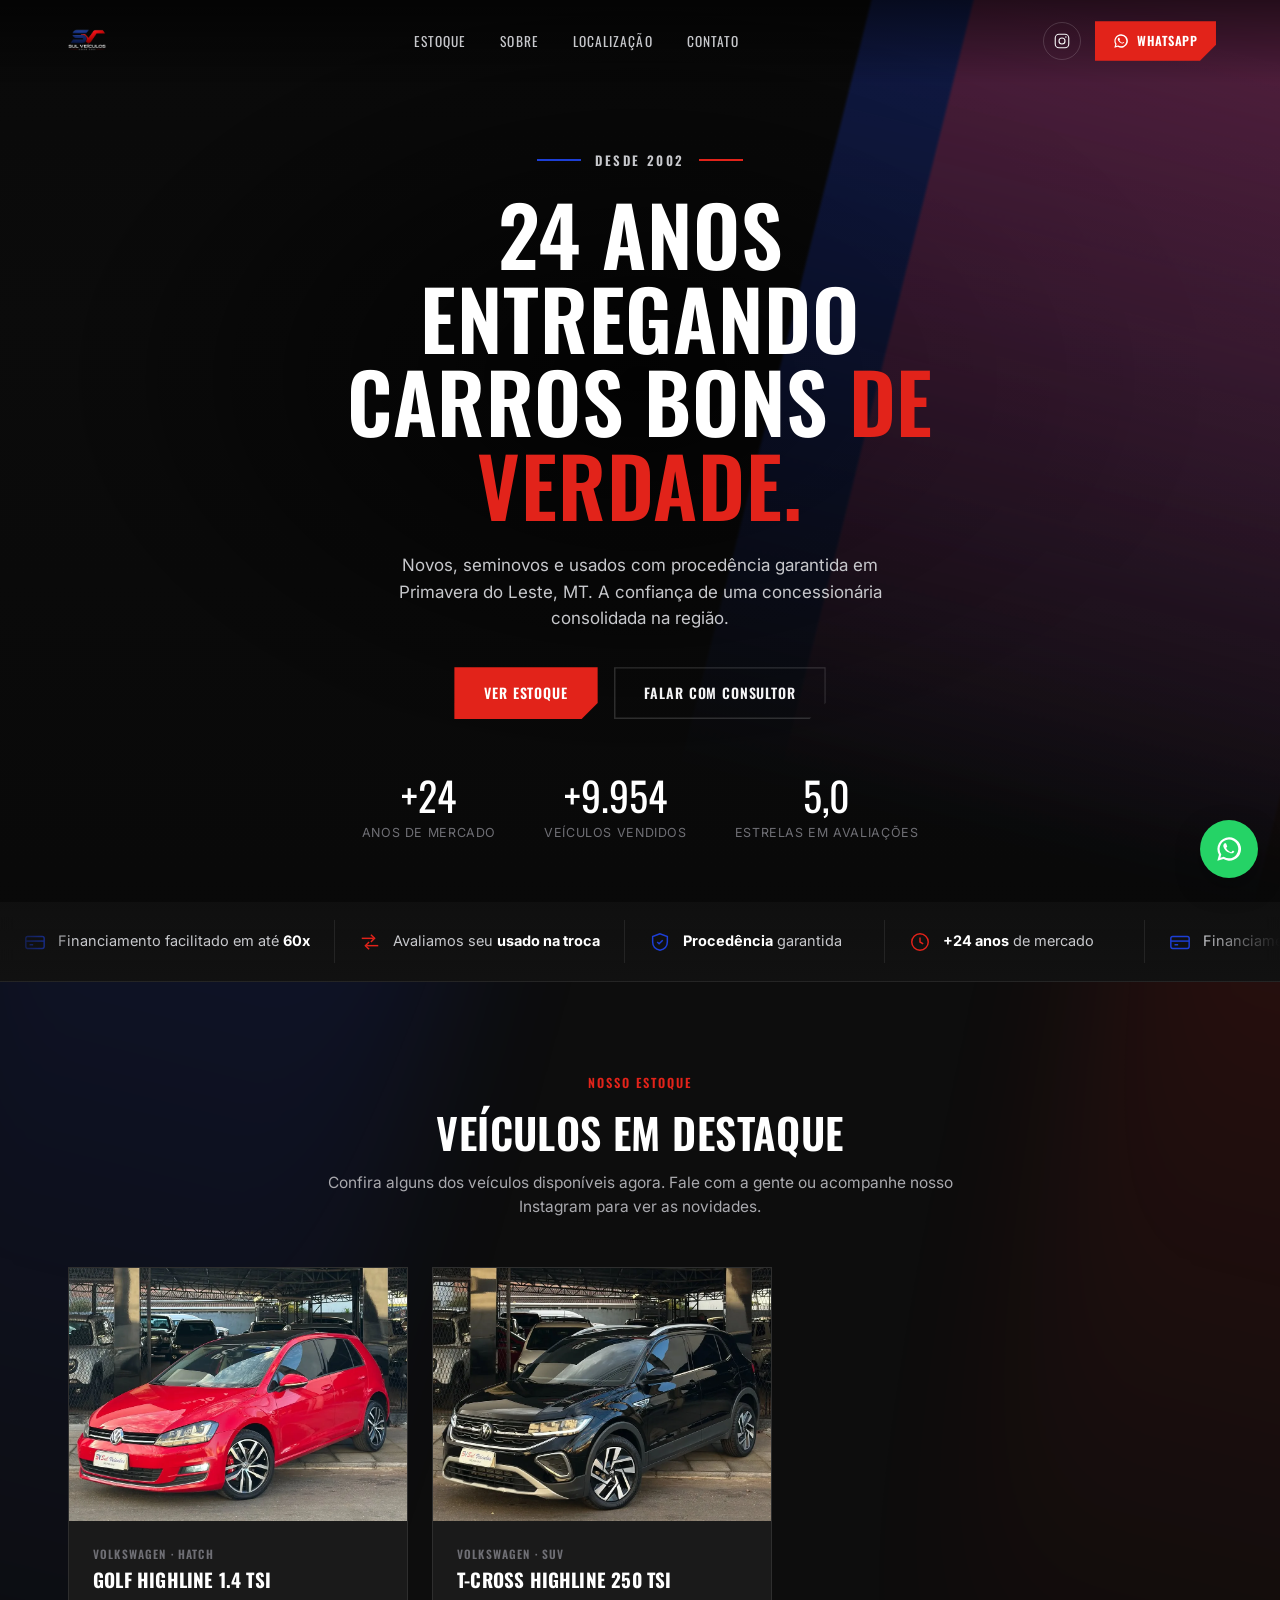
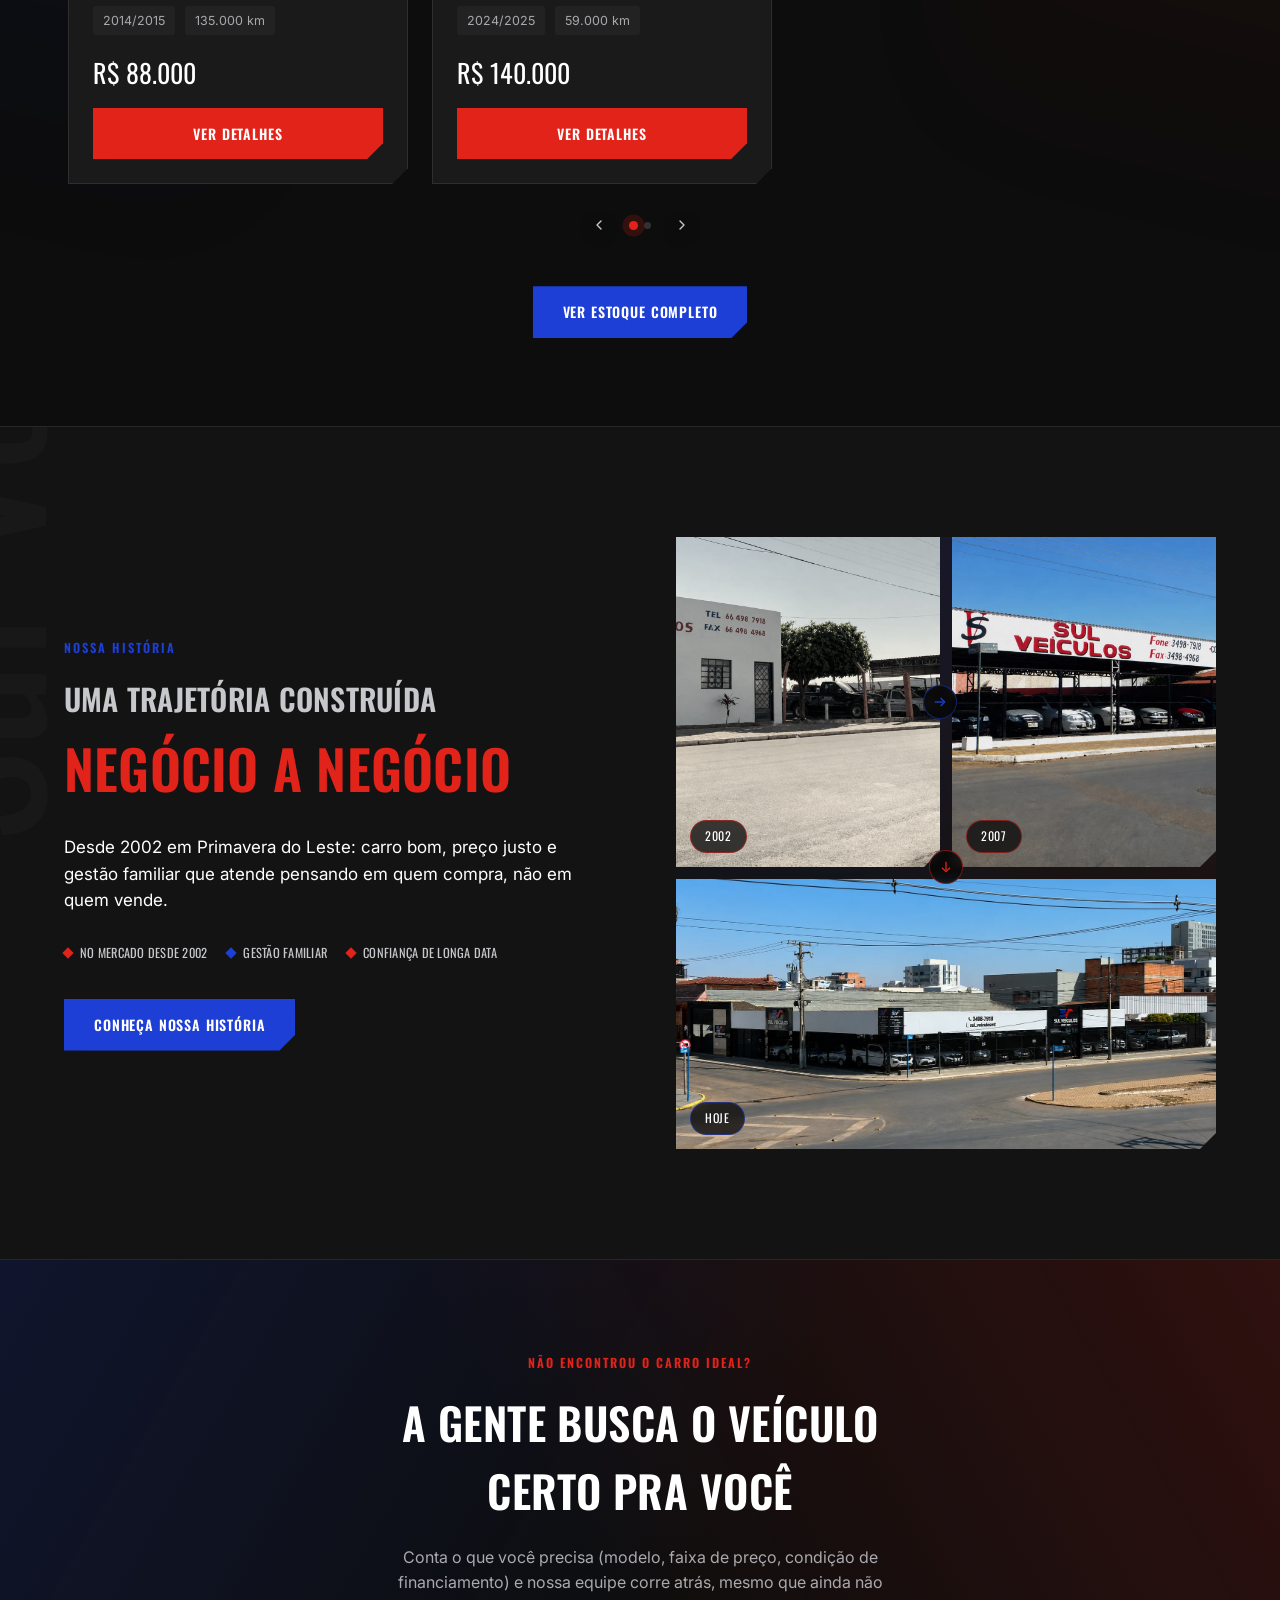
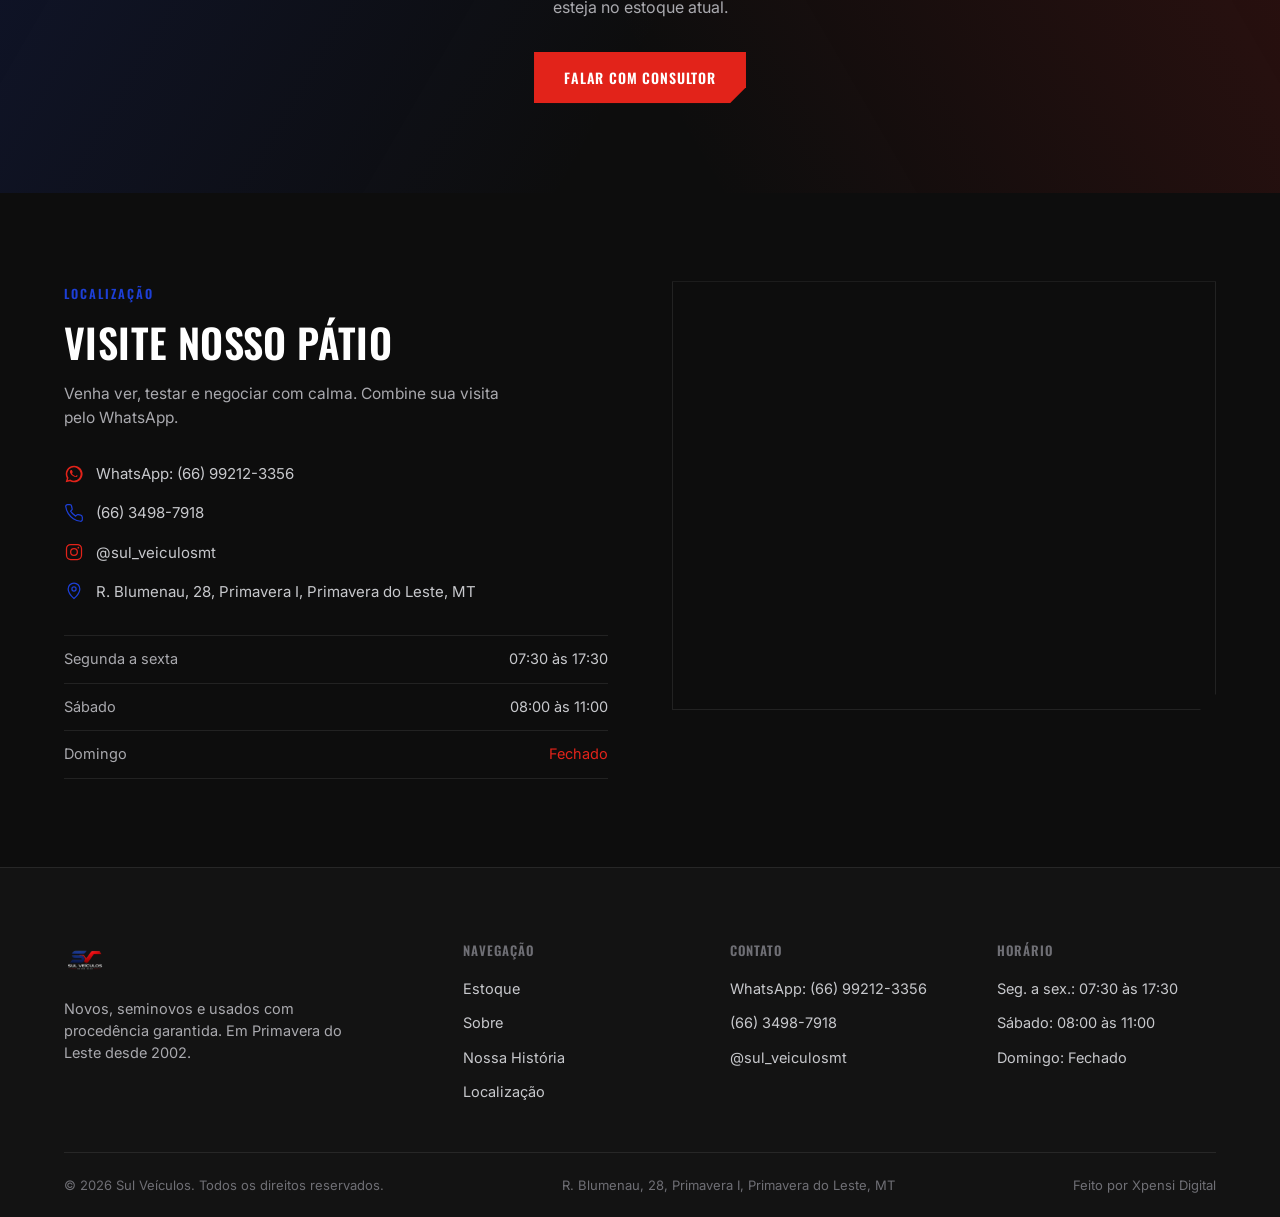
==== commit 480c744a: "feat: adicionar crédito "Feito por Xpensi Digital" no rodapé Co-Authored-By: Claude Sonnet 5 <norepl" ====
--- a/index.html
+++ b/index.html
@@ -394,6 +394,7 @@
       <div class="footer-bottom">
         <span>&copy; <span id="ano-atual"></span> Sul Veículos. Todos os direitos reservados.</span>
         <span>R. Blumenau, 28, Primavera I, Primavera do Leste, MT</span>
+        <span class="footer-credit">Feito por <a href="https://xpensidigital.com" target="_blank" rel="noopener">Xpensi Digital</a></span>
       </div>
     </div>
   </footer>
--- a/css/style.css
+++ b/css/style.css
@@ -2057,6 +2057,12 @@
   font-size: 13px;
   color: var(--text-faint);
 }
+
+.footer-credit a {
+  color: var(--text-faint);
+  transition: color 0.2s var(--ease);
+}
+.footer-credit a:hover { color: var(--text-muted); }
 
 /* Rodapé minimalista: em toda página exceto a home (todas as telas) */
 body:not([data-page="home"]) .site-footer { padding-top: 0; border-top: none; }
